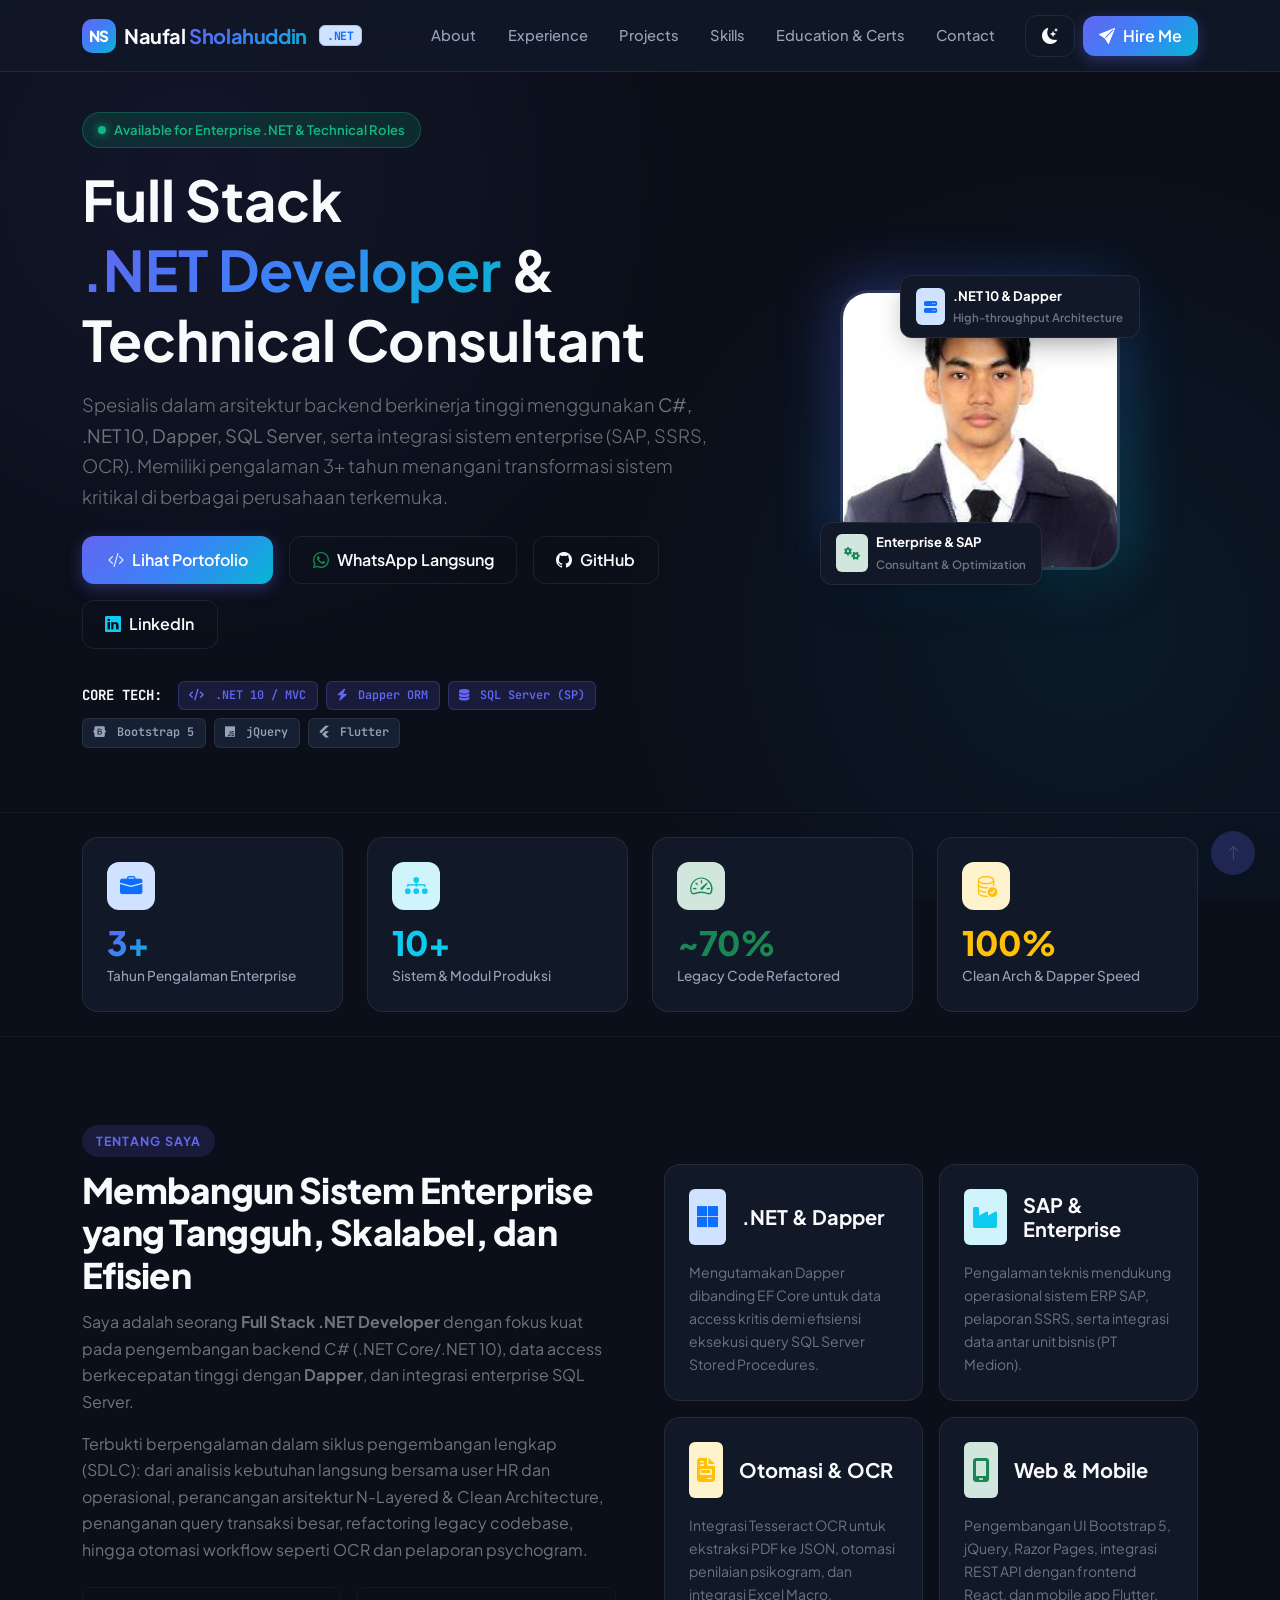
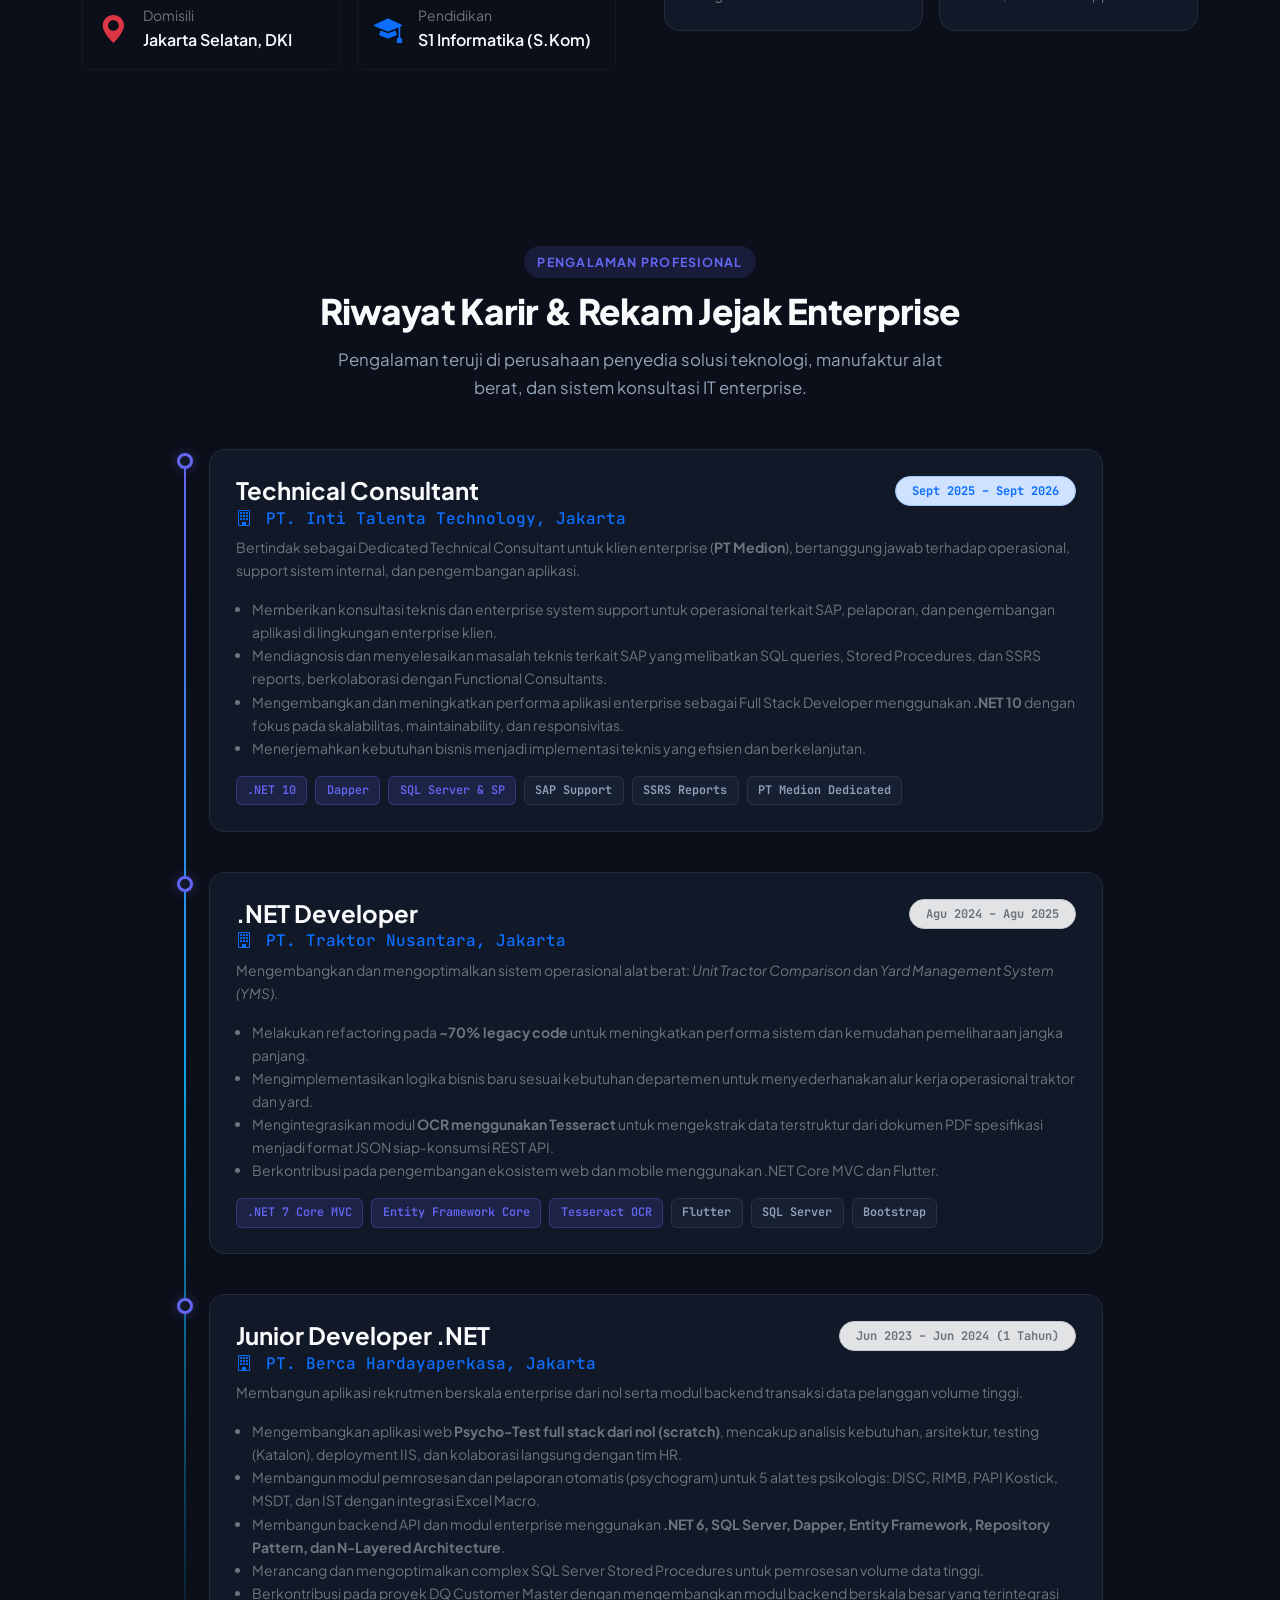
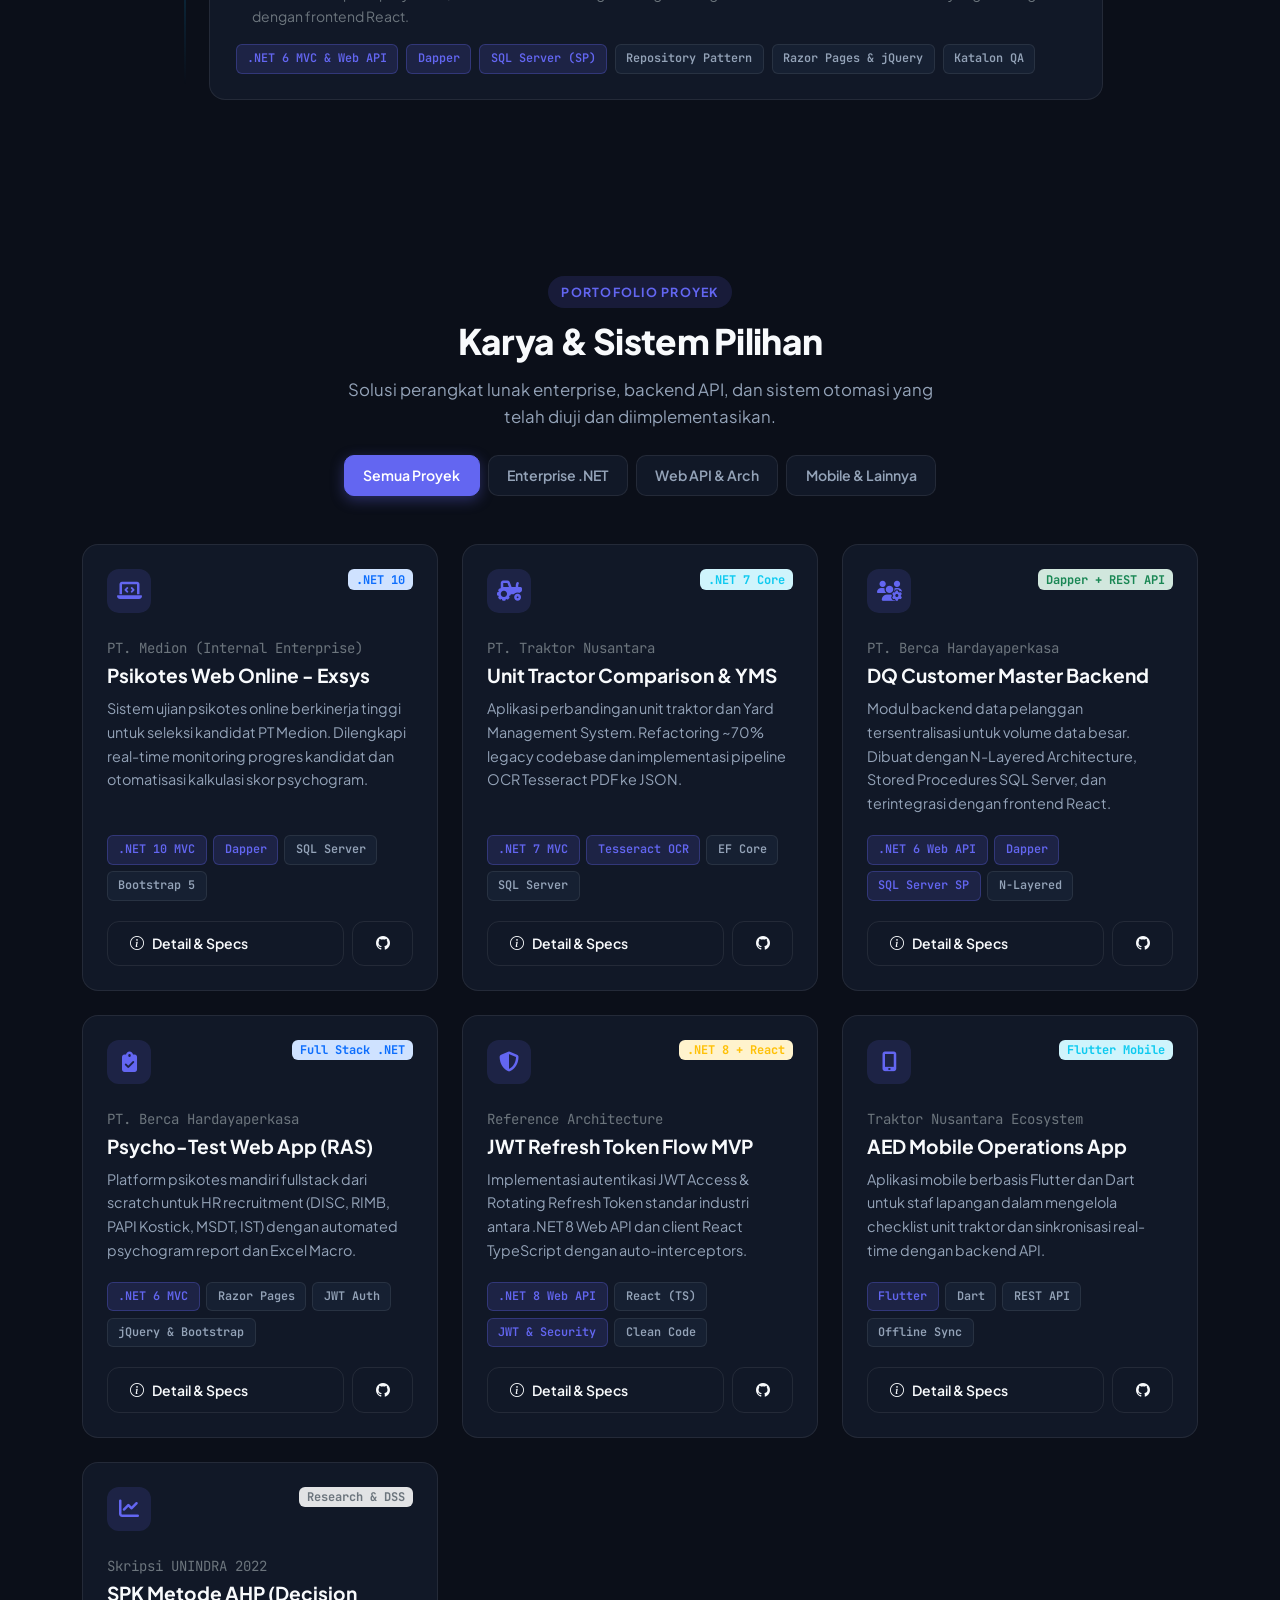
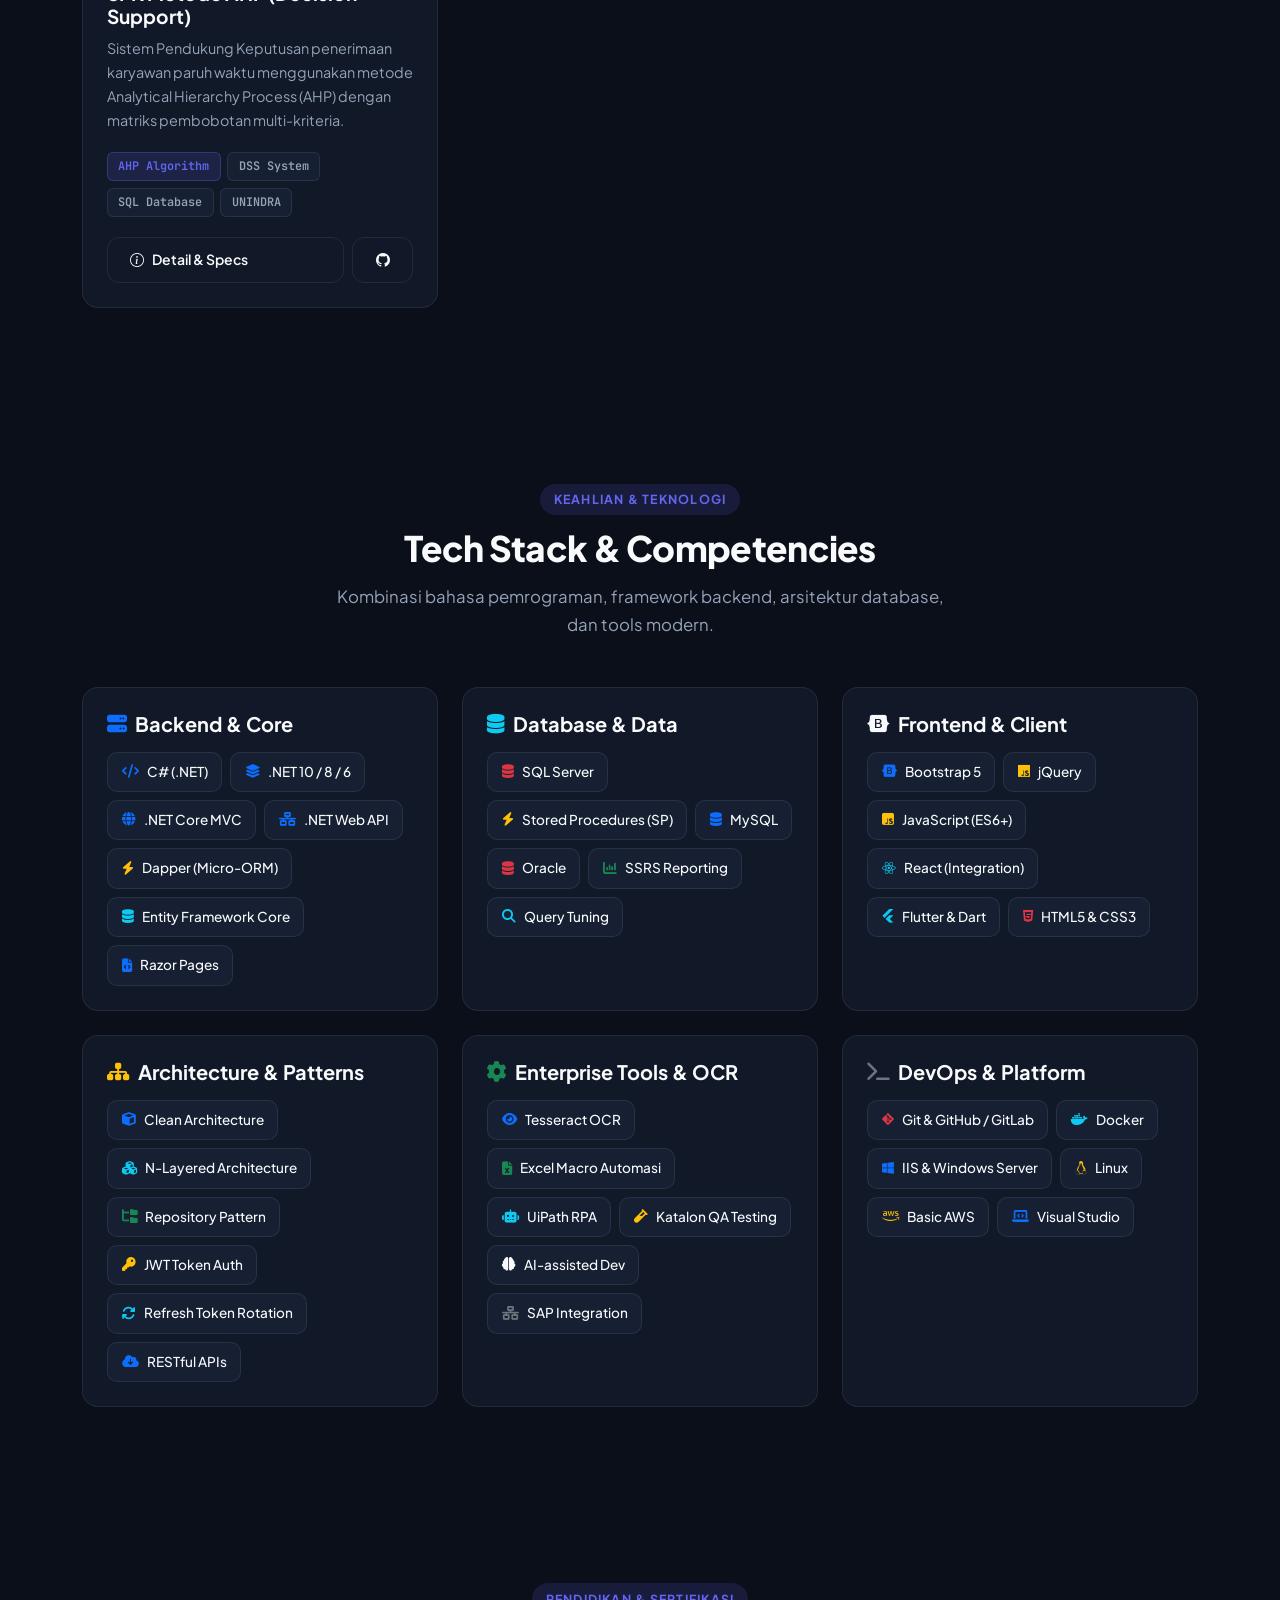
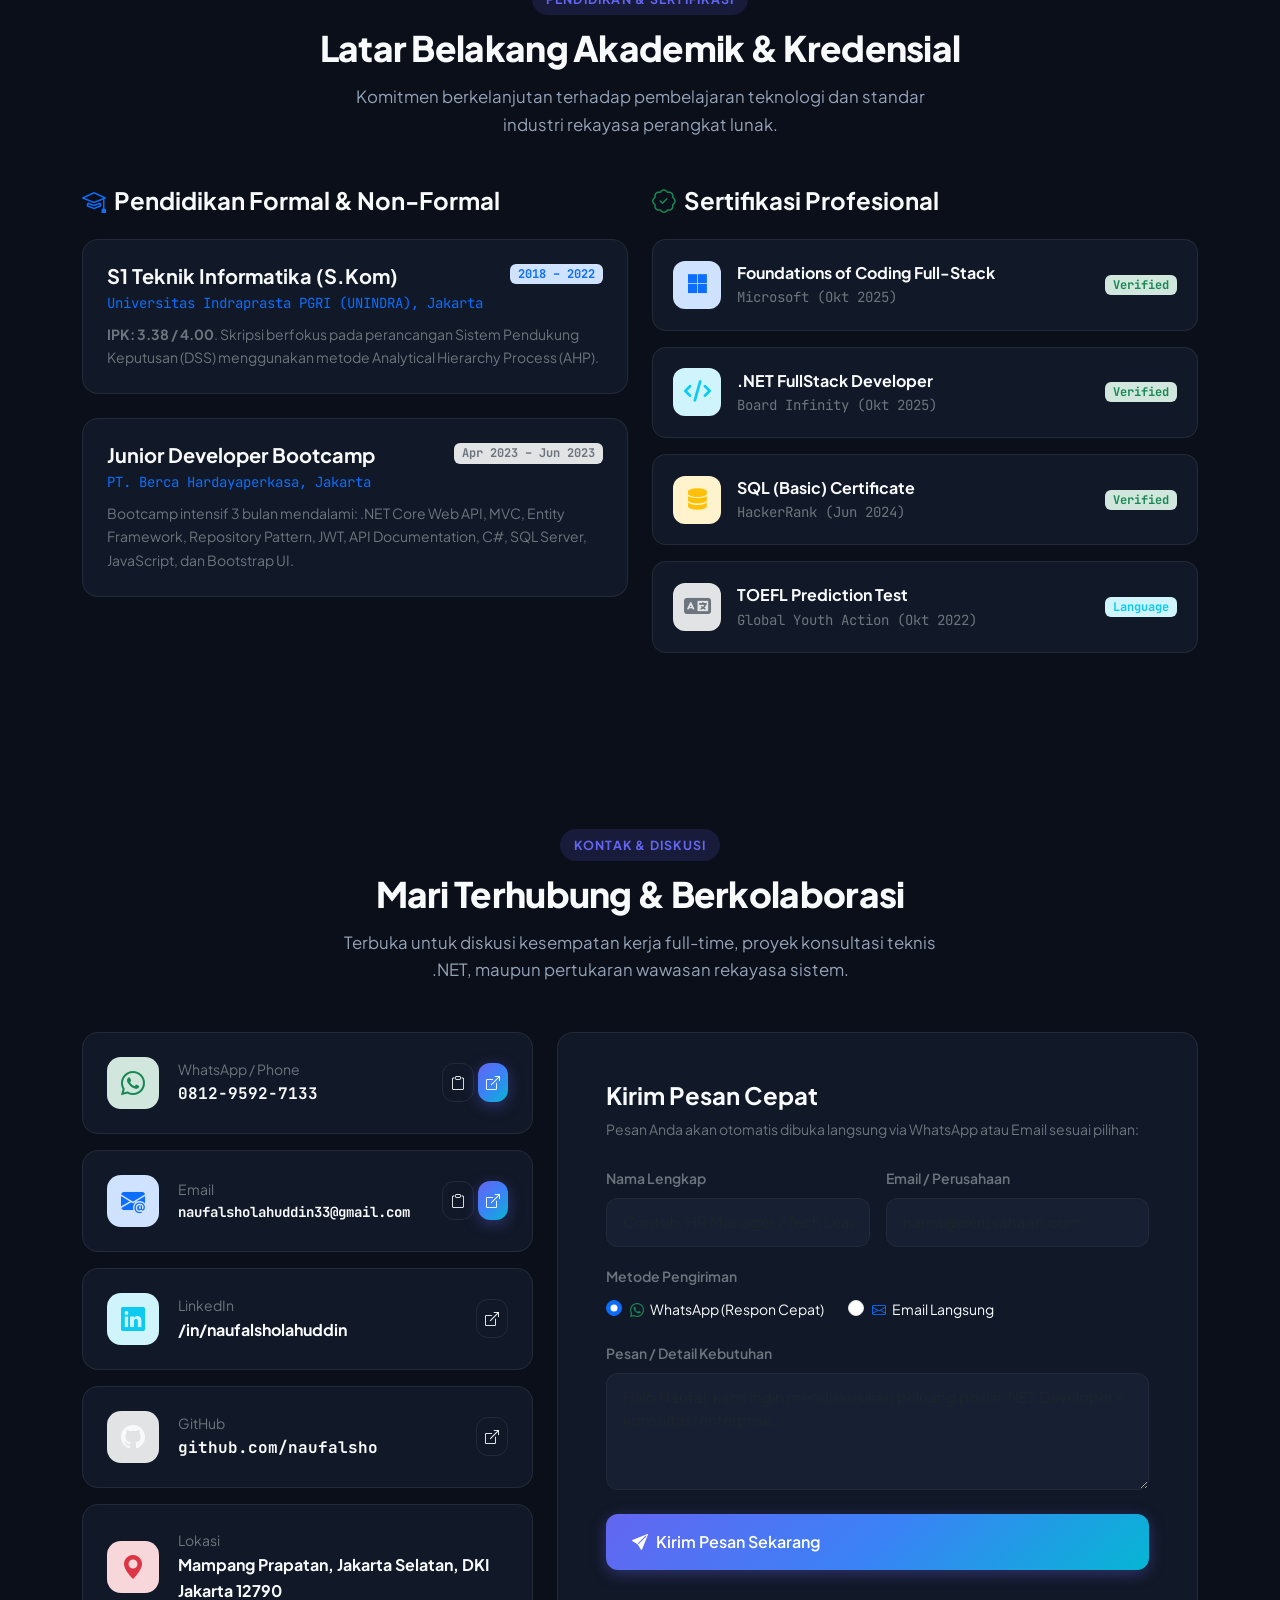
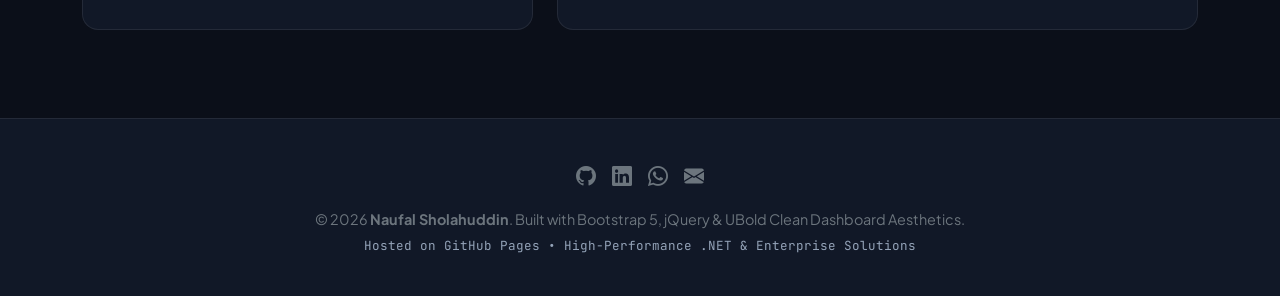
==== index.html @ 54431a3e "feat: initial commit modern portfolio for GitHub Pages" ====
<!DOCTYPE html>
<html lang="id" data-theme="dark">
<head>
  <meta charset="UTF-8">
  <meta name="viewport" content="width=device-width, initial-scale=1.0">
  <title>Naufal Sholahuddin | Full Stack .NET Developer & Technical Consultant</title>
  <meta name="description" content="Portofolio resmi Naufal Sholahuddin - Full Stack .NET Developer dengan pengalaman 3+ tahun di C#, .NET 10/Core, Dapper, SQL Server, SAP Integration, dan Enterprise Web Solutions.">
  <meta name="keywords" content="Naufal Sholahuddin, .NET Developer, C# Developer, Full Stack Developer Jakarta, Dapper, SQL Server, PT Medion, PT Traktor Nusantara, PT Berca Hardayaperkasa">
  <meta name="author" content="Naufal Sholahuddin">
  
  <!-- Open Graph / Meta sharing -->
  <meta property="og:title" content="Naufal Sholahuddin | Full Stack .NET Developer">
  <meta property="og:description" content="Full Stack .NET Developer specializing in C#, .NET 10, Dapper, SQL Server, and enterprise system integration.">
  <meta property="og:type" content="website">
  <meta property="og:url" content="https://naufalsho.github.io/">
  <meta property="og:image" content="https://avatars.githubusercontent.com/u/49790465?v=4">

  <!-- Google Fonts -->
  <link rel="preconnect" href="https://fonts.googleapis.com">
  <link rel="preconnect" href="https://fonts.gstatic.com" crossorigin>
  <link href="https://fonts.googleapis.com/css2?family=JetBrains+Mono:wght@400;500;600;700&family=Plus+Jakarta+Sans:wght@300;400;500;600;700;800&display=swap" rel="stylesheet">

  <!-- Bootstrap 5.3 CSS -->
  <link href="https://cdn.jsdelivr.net/npm/bootstrap@5.3.3/dist/css/bootstrap.min.css" rel="stylesheet">
  <!-- Bootstrap Icons -->
  <link href="https://cdn.jsdelivr.net/npm/bootstrap-icons@1.11.3/font/bootstrap-icons.min.css" rel="stylesheet">
  <!-- Font Awesome 6 -->
  <link rel="stylesheet" href="https://cdnjs.cloudflare.com/ajax/libs/font-awesome/6.5.1/css/all.min.css">

  <!-- Custom Stylesheet -->
  <link rel="stylesheet" href="css/style.css">

  <!-- Favicon -->
  <link rel="icon" type="image/png" href="assets/img/avatar.png">
</head>
<body>

  <!-- Ambient Light Effect -->
  <div class="ambient-glow"></div>

  <div class="content-wrapper">
    <!-- Navbar -->
    <nav class="navbar navbar-expand-lg fixed-top navbar-custom" id="mainNav">
      <div class="container">
        <a class="navbar-brand navbar-brand-logo" href="#">
          <span class="logo-badge">NS</span>
          <span>Naufal <span class="gradient-text">Sholahuddin</span></span>
          <span class="badge bg-primary-subtle text-primary border border-primary-subtle ms-1 d-none d-sm-inline font-mono" style="font-size: 0.72rem;">.NET</span>
        </a>

        <div class="d-flex align-items-center d-lg-none gap-2">
          <!-- Mobile Theme Toggle -->
          <button class="btn btn-outline-custom p-2" id="themeToggleBtnMobile" type="button" aria-label="Toggle Theme" onclick="$('#themeToggleBtn').click();">
            <i class="bi bi-moon-stars-fill" id="themeIconMobile"></i>
          </button>
          <button class="navbar-toggler border-0 shadow-none text-light" type="button" data-bs-toggle="collapse" data-bs-target="#navbarContent" aria-controls="navbarContent" aria-expanded="false" aria-label="Toggle navigation">
            <i class="bi bi-list fs-2 text-primary"></i>
          </button>
        </div>

        <div class="collapse navbar-collapse" id="navbarContent">
          <ul class="navbar-nav ms-auto mb-2 mb-lg-0 align-items-lg-center gap-1">
            <li class="nav-item">
              <a class="nav-link nav-link-custom" href="#about">About</a>
            </li>
            <li class="nav-item">
              <a class="nav-link nav-link-custom" href="#experience">Experience</a>
            </li>
            <li class="nav-item">
              <a class="nav-link nav-link-custom" href="#projects">Projects</a>
            </li>
            <li class="nav-item">
              <a class="nav-link nav-link-custom" href="#skills">Skills</a>
            </li>
            <li class="nav-item">
              <a class="nav-link nav-link-custom" href="#education">Education & Certs</a>
            </li>
            <li class="nav-item">
              <a class="nav-link nav-link-custom" href="#contact">Contact</a>
            </li>
          </ul>

          <div class="d-flex align-items-center ms-lg-3 gap-2 mt-3 mt-lg-0">
            <!-- Theme Toggler Desktop -->
            <button class="btn btn-outline-custom d-none d-lg-inline-flex px-3 py-2" id="themeToggleBtn" type="button" title="Toggle Dark/Light Mode">
              <i class="bi bi-moon-stars-fill" id="themeIcon"></i>
            </button>
            <a href="#contact" class="btn btn-primary-gradient px-3 py-2">
              <i class="bi bi-send-fill"></i>
              <span>Hire Me</span>
            </a>
          </div>
        </div>
      </div>
    </nav>

    <!-- Hero Section -->
    <header class="hero-section" id="hero">
      <div class="container">
        <div class="row align-items-center g-5">
          <div class="col-lg-7">
            <div class="badge-status mb-3">
              <span class="status-dot"></span>
              <span>Available for Enterprise .NET & Technical Roles</span>
            </div>
            
            <h1 class="display-4 fw-bold lh-sm mb-3">
              Full Stack <span class="gradient-text">.NET Developer</span> & Technical Consultant
            </h1>
            
            <p class="lead text-secondary mb-4" style="font-size: 1.15rem;">
              Spesialis dalam arsitektur backend berkinerja tinggi menggunakan <strong>C#, .NET 10, Dapper, SQL Server</strong>, serta integrasi sistem enterprise (SAP, SSRS, OCR). Memiliki pengalaman 3+ tahun menangani transformasi sistem kritikal di berbagai perusahaan terkemuka.
            </p>

            <!-- Quick Action Buttons -->
            <div class="d-flex flex-wrap gap-3 mb-4">
              <a href="#projects" class="btn btn-primary-gradient">
                <i class="bi bi-code-slash"></i>
                <span>Lihat Portofolio</span>
              </a>
              <a href="https://wa.me/6281295927133?text=Halo%20Naufal,%20saya%20tertarik%20dengan%20profil%20dan%20keahlian%20.NET%20Anda" target="_blank" class="btn btn-outline-custom">
                <i class="bi bi-whatsapp text-success"></i>
                <span>WhatsApp Langsung</span>
              </a>
              <a href="https://github.com/naufalsho" target="_blank" class="btn btn-outline-custom">
                <i class="bi bi-github"></i>
                <span>GitHub</span>
              </a>
              <a href="https://www.linkedin.com/in/naufalsholahuddin" target="_blank" class="btn btn-outline-custom">
                <i class="bi bi-linkedin text-info"></i>
                <span>LinkedIn</span>
              </a>
            </div>

            <!-- Key Badges -->
            <div class="d-flex flex-wrap align-items-center gap-2 pt-2">
              <span class="text-tertiary font-mono small fw-bold text-uppercase me-2">Core Tech:</span>
              <span class="tech-badge highlight"><i class="fa-solid fa-code me-1"></i> .NET 10 / MVC</span>
              <span class="tech-badge highlight"><i class="fa-solid fa-bolt me-1"></i> Dapper ORM</span>
              <span class="tech-badge highlight"><i class="fa-solid fa-database me-1"></i> SQL Server (SP)</span>
              <span class="tech-badge"><i class="fa-brands fa-bootstrap me-1"></i> Bootstrap 5</span>
              <span class="tech-badge"><i class="fa-brands fa-js me-1"></i> jQuery</span>
              <span class="tech-badge"><i class="fa-brands fa-flutter me-1"></i> Flutter</span>
            </div>
          </div>

          <div class="col-lg-5 text-center">
            <div class="hero-avatar-wrapper">
              <div class="hero-avatar-glow"></div>
              <img src="assets/img/avatar.png" onerror="this.src='https://avatars.githubusercontent.com/u/49790465?v=4'" alt="Naufal Sholahuddin" class="hero-avatar-img">
              
              <!-- Floating Card 1 -->
              <div class="floating-badge badge-top">
                <span class="p-2 rounded bg-primary-subtle text-primary"><i class="fa-solid fa-server"></i></span>
                <div class="text-start">
                  <div class="text-white fw-bold">.NET 10 & Dapper</div>
                  <small class="text-secondary">High-throughput Architecture</small>
                </div>
              </div>

              <!-- Floating Card 2 -->
              <div class="floating-badge badge-bottom">
                <span class="p-2 rounded bg-success-subtle text-success"><i class="fa-solid fa-gears"></i></span>
                <div class="text-start">
                  <div class="text-white fw-bold">Enterprise & SAP</div>
                  <small class="text-secondary">Consultant & Optimization</small>
                </div>
              </div>
            </div>
          </div>
        </div>
      </div>
    </header>

    <!-- Metrics Bar (UBold Dashboard Style) -->
    <section class="py-4 border-top border-bottom border-secondary border-opacity-10 bg-surface">
      <div class="container">
        <div class="row g-4">
          <div class="col-6 col-md-3">
            <div class="metric-card">
              <div class="metric-icon-box bg-primary-subtle text-primary">
                <i class="bi bi-briefcase-fill"></i>
              </div>
              <div class="metric-number gradient-text">3+</div>
              <div class="metric-label">Tahun Pengalaman Enterprise</div>
            </div>
          </div>
          <div class="col-6 col-md-3">
            <div class="metric-card">
              <div class="metric-icon-box bg-info-subtle text-info">
                <i class="bi bi-diagram-3-fill"></i>
              </div>
              <div class="metric-number text-info">10+</div>
              <div class="metric-label">Sistem & Modul Produksi</div>
            </div>
          </div>
          <div class="col-6 col-md-3">
            <div class="metric-card">
              <div class="metric-icon-box bg-success-subtle text-success">
                <i class="bi bi-speedometer2"></i>
              </div>
              <div class="metric-number text-success">~70%</div>
              <div class="metric-label">Legacy Code Refactored</div>
            </div>
          </div>
          <div class="col-6 col-md-3">
            <div class="metric-card">
              <div class="metric-icon-box bg-warning-subtle text-warning">
                <i class="bi bi-database-check"></i>
              </div>
              <div class="metric-number text-warning">100%</div>
              <div class="metric-label">Clean Arch & Dapper Speed</div>
            </div>
          </div>
        </div>
      </div>
    </section>

    <!-- About Section -->
    <section class="section-padding" id="about">
      <div class="container">
        <div class="row align-items-center g-5">
          <div class="col-lg-6">
            <span class="section-tag">Tentang Saya</span>
            <h2 class="section-title">Membangun Sistem Enterprise yang Tangguh, Skalabel, dan Efisien</h2>
            <p class="text-secondary mb-3">
              Saya adalah seorang <strong>Full Stack .NET Developer</strong> dengan fokus kuat pada pengembangan backend C# (.NET Core/.NET 10), data access berkecepatan tinggi dengan <strong>Dapper</strong>, dan integrasi enterprise SQL Server.
            </p>
            <p class="text-secondary mb-4">
              Terbukti berpengalaman dalam siklus pengembangan lengkap (SDLC): dari analisis kebutuhan langsung bersama user HR dan operasional, perancangan arsitektur N-Layered & Clean Architecture, penanganan query transaksi besar, refactoring legacy codebase, hingga otomasi workflow seperti OCR dan pelaporan psychogram.
            </p>

            <div class="row g-3">
              <div class="col-sm-6">
                <div class="d-flex align-items-center gap-3 p-3 rounded-3 bg-surface border border-secondary border-opacity-10">
                  <i class="bi bi-geo-alt-fill text-danger fs-3"></i>
                  <div>
                    <div class="small text-secondary">Domisili</div>
                    <div class="fw-semibold">Jakarta Selatan, DKI</div>
                  </div>
                </div>
              </div>
              <div class="col-sm-6">
                <div class="d-flex align-items-center gap-3 p-3 rounded-3 bg-surface border border-secondary border-opacity-10">
                  <i class="bi bi-mortarboard-fill text-primary fs-3"></i>
                  <div>
                    <div class="small text-secondary">Pendidikan</div>
                    <div class="fw-semibold">S1 Informatika (S.Kom)</div>
                  </div>
                </div>
              </div>
            </div>
          </div>

          <div class="col-lg-6">
            <div class="row g-3">
              <!-- Pillar 1 -->
              <div class="col-md-6">
                <div class="skill-category-card">
                  <div class="d-flex align-items-center gap-3 mb-3">
                    <span class="p-2 rounded bg-primary-subtle text-primary fs-4"><i class="fa-brands fa-microsoft"></i></span>
                    <h5 class="fw-bold mb-0">.NET & Dapper</h5>
                  </div>
                  <p class="small text-secondary mb-0">Mengutamakan Dapper dibanding EF Core untuk data access kritis demi efisiensi eksekusi query SQL Server Stored Procedures.</p>
                </div>
              </div>

              <!-- Pillar 2 -->
              <div class="col-md-6">
                <div class="skill-category-card">
                  <div class="d-flex align-items-center gap-3 mb-3">
                    <span class="p-2 rounded bg-info-subtle text-info fs-4"><i class="fa-solid fa-industry"></i></span>
                    <h5 class="fw-bold mb-0">SAP & Enterprise</h5>
                  </div>
                  <p class="small text-secondary mb-0">Pengalaman teknis mendukung operasional sistem ERP SAP, pelaporan SSRS, serta integrasi data antar unit bisnis (PT Medion).</p>
                </div>
              </div>

              <!-- Pillar 3 -->
              <div class="col-md-6">
                <div class="skill-category-card">
                  <div class="d-flex align-items-center gap-3 mb-3">
                    <span class="p-2 rounded bg-warning-subtle text-warning fs-4"><i class="fa-solid fa-file-invoice"></i></span>
                    <h5 class="fw-bold mb-0">Otomasi & OCR</h5>
                  </div>
                  <p class="small text-secondary mb-0">Integrasi Tesseract OCR untuk ekstraksi PDF ke JSON, otomasi penilaian psikogram, dan integrasi Excel Macro.</p>
                </div>
              </div>

              <!-- Pillar 4 -->
              <div class="col-md-6">
                <div class="skill-category-card">
                  <div class="d-flex align-items-center gap-3 mb-3">
                    <span class="p-2 rounded bg-success-subtle text-success fs-4"><i class="fa-solid fa-mobile-screen"></i></span>
                    <h5 class="fw-bold mb-0">Web & Mobile</h5>
                  </div>
                  <p class="small text-secondary mb-0">Pengembangan UI Bootstrap 5, jQuery, Razor Pages, integrasi REST API dengan frontend React, dan mobile app Flutter.</p>
                </div>
              </div>
            </div>
          </div>
        </div>
      </div>
    </section>

    <!-- Experience Timeline Section -->
    <section class="section-padding bg-surface-elevated" id="experience">
      <div class="container">
        <div class="text-center mb-5">
          <span class="section-tag">Pengalaman Profesional</span>
          <h2 class="section-title">Riwayat Karir & Rekam Jejak Enterprise</h2>
          <p class="section-subtitle mx-auto">Pengalaman teruji di perusahaan penyedia solusi teknologi, manufaktur alat berat, dan sistem konsultasi IT enterprise.</p>
        </div>

        <div class="row justify-content-center">
          <div class="col-lg-10">
            <div class="timeline-container">
              
              <!-- Experience 1 -->
              <div class="timeline-item">
                <div class="timeline-dot"></div>
                <div class="timeline-card">
                  <div class="d-flex flex-wrap justify-content-between align-items-start gap-2 mb-2">
                    <div>
                      <h4 class="fw-bold mb-1">Technical Consultant</h4>
                      <h5 class="text-primary mb-0 font-mono fs-6"><i class="bi bi-building me-1"></i> PT. Inti Talenta Technology, Jakarta</h5>
                    </div>
                    <span class="badge bg-primary-subtle text-primary border border-primary-subtle px-3 py-2 rounded-pill font-mono">
                      Sept 2025 – Sept 2026
                    </span>
                  </div>
                  
                  <p class="text-secondary small mb-3">
                    Bertindak sebagai Dedicated Technical Consultant untuk klien enterprise (<strong>PT Medion</strong>), bertanggung jawab terhadap operasional, support sistem internal, dan pengembangan aplikasi.
                  </p>

                  <ul class="text-secondary small ps-3 mb-3">
                    <li>Memberikan konsultasi teknis dan enterprise system support untuk operasional terkait SAP, pelaporan, dan pengembangan aplikasi di lingkungan enterprise klien.</li>
                    <li>Mendiagnosis dan menyelesaikan masalah teknis terkait SAP yang melibatkan SQL queries, Stored Procedures, dan SSRS reports, berkolaborasi dengan Functional Consultants.</li>
                    <li>Mengembangkan dan meningkatkan performa aplikasi enterprise sebagai Full Stack Developer menggunakan <strong>.NET 10</strong> dengan fokus pada skalabilitas, maintainability, dan responsivitas.</li>
                    <li>Menerjemahkan kebutuhan bisnis menjadi implementasi teknis yang efisien dan berkelanjutan.</li>
                  </ul>

                  <div class="d-flex flex-wrap gap-2">
                    <span class="tech-badge highlight">.NET 10</span>
                    <span class="tech-badge highlight">Dapper</span>
                    <span class="tech-badge highlight">SQL Server & SP</span>
                    <span class="tech-badge">SAP Support</span>
                    <span class="tech-badge">SSRS Reports</span>
                    <span class="tech-badge">PT Medion Dedicated</span>
                  </div>
                </div>
              </div>

              <!-- Experience 2 -->
              <div class="timeline-item">
                <div class="timeline-dot"></div>
                <div class="timeline-card">
                  <div class="d-flex flex-wrap justify-content-between align-items-start gap-2 mb-2">
                    <div>
                      <h4 class="fw-bold mb-1">.NET Developer</h4>
                      <h5 class="text-primary mb-0 font-mono fs-6"><i class="bi bi-building me-1"></i> PT. Traktor Nusantara, Jakarta</h5>
                    </div>
                    <span class="badge bg-secondary-subtle text-secondary border border-secondary-subtle px-3 py-2 rounded-pill font-mono">
                      Agu 2024 – Agu 2025
                    </span>
                  </div>

                  <p class="text-secondary small mb-3">
                    Mengembangkan dan mengoptimalkan sistem operasional alat berat: <em>Unit Tractor Comparison</em> dan <em>Yard Management System (YMS)</em>.
                  </p>

                  <ul class="text-secondary small ps-3 mb-3">
                    <li>Melakukan refactoring pada <strong>~70% legacy code</strong> untuk meningkatkan performa sistem dan kemudahan pemeliharaan jangka panjang.</li>
                    <li>Mengimplementasikan logika bisnis baru sesuai kebutuhan departemen untuk menyederhanakan alur kerja operasional traktor dan yard.</li>
                    <li>Mengintegrasikan modul <strong>OCR menggunakan Tesseract</strong> untuk mengekstrak data terstruktur dari dokumen PDF spesifikasi menjadi format JSON siap-konsumsi REST API.</li>
                    <li>Berkontribusi pada pengembangan ekosistem web dan mobile menggunakan .NET Core MVC dan Flutter.</li>
                  </ul>

                  <div class="d-flex flex-wrap gap-2">
                    <span class="tech-badge highlight">.NET 7 Core MVC</span>
                    <span class="tech-badge highlight">Entity Framework Core</span>
                    <span class="tech-badge highlight">Tesseract OCR</span>
                    <span class="tech-badge">Flutter</span>
                    <span class="tech-badge">SQL Server</span>
                    <span class="tech-badge">Bootstrap</span>
                  </div>
                </div>
              </div>

              <!-- Experience 3 -->
              <div class="timeline-item">
                <div class="timeline-dot"></div>
                <div class="timeline-card">
                  <div class="d-flex flex-wrap justify-content-between align-items-start gap-2 mb-2">
                    <div>
                      <h4 class="fw-bold mb-1">Junior Developer .NET</h4>
                      <h5 class="text-primary mb-0 font-mono fs-6"><i class="bi bi-building me-1"></i> PT. Berca Hardayaperkasa, Jakarta</h5>
                    </div>
                    <span class="badge bg-secondary-subtle text-secondary border border-secondary-subtle px-3 py-2 rounded-pill font-mono">
                      Jun 2023 – Jun 2024 (1 Tahun)
                    </span>
                  </div>

                  <p class="text-secondary small mb-3">
                    Membangun aplikasi rekrutmen berskala enterprise dari nol serta modul backend transaksi data pelanggan volume tinggi.
                  </p>

                  <ul class="text-secondary small ps-3 mb-3">
                    <li>Mengembangkan aplikasi web <strong>Psycho-Test full stack dari nol (scratch)</strong>, mencakup analisis kebutuhan, arsitektur, testing (Katalon), deployment IIS, dan kolaborasi langsung dengan tim HR.</li>
                    <li>Membangun modul pemrosesan dan pelaporan otomatis (psychogram) untuk 5 alat tes psikologis: DISC, RIMB, PAPI Kostick, MSDT, dan IST dengan integrasi Excel Macro.</li>
                    <li>Membangun backend API dan modul enterprise menggunakan <strong>.NET 6, SQL Server, Dapper, Entity Framework, Repository Pattern, dan N-Layered Architecture</strong>.</li>
                    <li>Merancang dan mengoptimalkan complex SQL Server Stored Procedures untuk pemrosesan volume data tinggi.</li>
                    <li>Berkontribusi pada proyek DQ Customer Master dengan mengembangkan modul backend berskala besar yang terintegrasi dengan frontend React.</li>
                  </ul>

                  <div class="d-flex flex-wrap gap-2">
                    <span class="tech-badge highlight">.NET 6 MVC & Web API</span>
                    <span class="tech-badge highlight">Dapper</span>
                    <span class="tech-badge highlight">SQL Server (SP)</span>
                    <span class="tech-badge">Repository Pattern</span>
                    <span class="tech-badge">Razor Pages & jQuery</span>
                    <span class="tech-badge">Katalon QA</span>
                  </div>
                </div>
              </div>

            </div>
          </div>
        </div>
      </div>
    </section>

    <!-- Projects Section -->
    <section class="section-padding" id="projects">
      <div class="container">
        <div class="text-center mb-5">
          <span class="section-tag">Portofolio Proyek</span>
          <h2 class="section-title">Karya & Sistem Pilihan</h2>
          <p class="section-subtitle mx-auto">Solusi perangkat lunak enterprise, backend API, dan sistem otomasi yang telah diuji dan diimplementasikan.</p>

          <!-- Filter Navigation -->
          <div class="d-flex flex-wrap justify-content-center gap-2 mt-4">
            <button class="filter-btn active" data-filter="all">Semua Proyek</button>
            <button class="filter-btn" data-filter="dotnet">Enterprise .NET</button>
            <button class="filter-btn" data-filter="api">Web API & Arch</button>
            <button class="filter-btn" data-filter="mobile-other">Mobile & Lainnya</button>
          </div>
        </div>

        <div class="row g-4" id="projectContainer">
          
          <!-- Project 1: Medion Exsys -->
          <div class="col-md-6 col-lg-4 project-item dotnet">
            <div class="card-custom project-card">
              <div class="project-card-header">
                <div class="project-icon-box">
                  <i class="fa-solid fa-laptop-code"></i>
                </div>
                <span class="badge bg-primary-subtle text-primary font-mono small">.NET 10</span>
              </div>
              <div class="project-card-body">
                <div class="small text-secondary mb-1 font-mono">PT. Medion (Internal Enterprise)</div>
                <h5 class="project-card-title">Psikotes Web Online - Exsys</h5>
                <p class="project-card-desc">
                  Sistem ujian psikotes online berkinerja tinggi untuk seleksi kandidat PT Medion. Dilengkapi real-time monitoring progres kandidat dan otomatisasi kalkulasi skor psychogram.
                </p>
                <div class="tech-badge-container">
                  <span class="tech-badge highlight">.NET 10 MVC</span>
                  <span class="tech-badge highlight">Dapper</span>
                  <span class="tech-badge">SQL Server</span>
                  <span class="tech-badge">Bootstrap 5</span>
                </div>
                <div class="d-flex gap-2 mt-auto">
                  <button class="btn btn-outline-custom flex-grow-1 btn-sm btn-view-detail" data-project="exsys">
                    <i class="bi bi-info-circle"></i> Detail & Specs
                  </button>
                  <a href="https://github.com/naufalsho/MedionExam" target="_blank" class="btn btn-outline-custom btn-sm" title="GitHub Repo">
                    <i class="bi bi-github"></i>
                  </a>
                </div>
              </div>
            </div>
          </div>

          <!-- Project 2: Tractor Comparison -->
          <div class="col-md-6 col-lg-4 project-item dotnet">
            <div class="card-custom project-card">
              <div class="project-card-header">
                <div class="project-icon-box">
                  <i class="fa-solid fa-tractor"></i>
                </div>
                <span class="badge bg-info-subtle text-info font-mono small">.NET 7 Core</span>
              </div>
              <div class="project-card-body">
                <div class="small text-secondary mb-1 font-mono">PT. Traktor Nusantara</div>
                <h5 class="project-card-title">Unit Tractor Comparison & YMS</h5>
                <p class="project-card-desc">
                  Aplikasi perbandingan unit traktor dan Yard Management System. Refactoring ~70% legacy codebase dan implementasi pipeline OCR Tesseract PDF ke JSON.
                </p>
                <div class="tech-badge-container">
                  <span class="tech-badge highlight">.NET 7 MVC</span>
                  <span class="tech-badge highlight">Tesseract OCR</span>
                  <span class="tech-badge">EF Core</span>
                  <span class="tech-badge">SQL Server</span>
                </div>
                <div class="d-flex gap-2 mt-auto">
                  <button class="btn btn-outline-custom flex-grow-1 btn-sm btn-view-detail" data-project="tractor">
                    <i class="bi bi-info-circle"></i> Detail & Specs
                  </button>
                  <a href="https://github.com/naufalsho/AED-1" target="_blank" class="btn btn-outline-custom btn-sm" title="GitHub Repo">
                    <i class="bi bi-github"></i>
                  </a>
                </div>
              </div>
            </div>
          </div>

          <!-- Project 3: DQ Customer Master -->
          <div class="col-md-6 col-lg-4 project-item api dotnet">
            <div class="card-custom project-card">
              <div class="project-card-header">
                <div class="project-icon-box">
                  <i class="fa-solid fa-users-gear"></i>
                </div>
                <span class="badge bg-success-subtle text-success font-mono small">Dapper + REST API</span>
              </div>
              <div class="project-card-body">
                <div class="small text-secondary mb-1 font-mono">PT. Berca Hardayaperkasa</div>
                <h5 class="project-card-title">DQ Customer Master Backend</h5>
                <p class="project-card-desc">
                  Modul backend data pelanggan tersentralisasi untuk volume data besar. Dibuat dengan N-Layered Architecture, Stored Procedures SQL Server, dan terintegrasi dengan frontend React.
                </p>
                <div class="tech-badge-container">
                  <span class="tech-badge highlight">.NET 6 Web API</span>
                  <span class="tech-badge highlight">Dapper</span>
                  <span class="tech-badge highlight">SQL Server SP</span>
                  <span class="tech-badge">N-Layered</span>
                </div>
                <div class="d-flex gap-2 mt-auto">
                  <button class="btn btn-outline-custom flex-grow-1 btn-sm btn-view-detail" data-project="dqcustomer">
                    <i class="bi bi-info-circle"></i> Detail & Specs
                  </button>
                  <a href="https://github.com/naufalsho/DQCustomerBackEnd" target="_blank" class="btn btn-outline-custom btn-sm" title="GitHub Repo">
                    <i class="bi bi-github"></i>
                  </a>
                </div>
              </div>
            </div>
          </div>

          <!-- Project 4: Psycho-Test RAS -->
          <div class="col-md-6 col-lg-4 project-item dotnet">
            <div class="card-custom project-card">
              <div class="project-card-header">
                <div class="project-icon-box">
                  <i class="fa-solid fa-clipboard-check"></i>
                </div>
                <span class="badge bg-primary-subtle text-primary font-mono small">Full Stack .NET</span>
              </div>
              <div class="project-card-body">
                <div class="small text-secondary mb-1 font-mono">PT. Berca Hardayaperkasa</div>
                <h5 class="project-card-title">Psycho-Test Web App (RAS)</h5>
                <p class="project-card-desc">
                  Platform psikotes mandiri fullstack dari scratch untuk HR recruitment (DISC, RIMB, PAPI Kostick, MSDT, IST) dengan automated psychogram report dan Excel Macro.
                </p>
                <div class="tech-badge-container">
                  <span class="tech-badge highlight">.NET 6 MVC</span>
                  <span class="tech-badge">Razor Pages</span>
                  <span class="tech-badge">JWT Auth</span>
                  <span class="tech-badge">jQuery & Bootstrap</span>
                </div>
                <div class="d-flex gap-2 mt-auto">
                  <button class="btn btn-outline-custom flex-grow-1 btn-sm btn-view-detail" data-project="psychotest">
                    <i class="bi bi-info-circle"></i> Detail & Specs
                  </button>
                  <a href="https://github.com/naufalsho/RAS-Psychotest-Berca" target="_blank" class="btn btn-outline-custom btn-sm" title="GitHub Repo">
                    <i class="bi bi-github"></i>
                  </a>
                </div>
              </div>
            </div>
          </div>

          <!-- Project 5: Refresh Flow MVP -->
          <div class="col-md-6 col-lg-4 project-item api">
            <div class="card-custom project-card">
              <div class="project-card-header">
                <div class="project-icon-box">
                  <i class="fa-solid fa-shield-halved"></i>
                </div>
                <span class="badge bg-warning-subtle text-warning font-mono small">.NET 8 + React</span>
              </div>
              <div class="project-card-body">
                <div class="small text-secondary mb-1 font-mono">Reference Architecture</div>
                <h5 class="project-card-title">JWT Refresh Token Flow MVP</h5>
                <p class="project-card-desc">
                  Implementasi autentikasi JWT Access & Rotating Refresh Token standar industri antara .NET 8 Web API dan client React TypeScript dengan auto-interceptors.
                </p>
                <div class="tech-badge-container">
                  <span class="tech-badge highlight">.NET 8 Web API</span>
                  <span class="tech-badge">React (TS)</span>
                  <span class="tech-badge highlight">JWT & Security</span>
                  <span class="tech-badge">Clean Code</span>
                </div>
                <div class="d-flex gap-2 mt-auto">
                  <button class="btn btn-outline-custom flex-grow-1 btn-sm btn-view-detail" data-project="refreshflow">
                    <i class="bi bi-info-circle"></i> Detail & Specs
                  </button>
                  <a href="https://github.com/naufalsho/refresh-flow-mvp-reactandnet" target="_blank" class="btn btn-outline-custom btn-sm" title="GitHub Repo">
                    <i class="bi bi-github"></i>
                  </a>
                </div>
              </div>
            </div>
          </div>

          <!-- Project 6: AED Mobile -->
          <div class="col-md-6 col-lg-4 project-item mobile-other">
            <div class="card-custom project-card">
              <div class="project-card-header">
                <div class="project-icon-box">
                  <i class="fa-solid fa-mobile-screen-button"></i>
                </div>
                <span class="badge bg-info-subtle text-info font-mono small">Flutter Mobile</span>
              </div>
              <div class="project-card-body">
                <div class="small text-secondary mb-1 font-mono">Traktor Nusantara Ecosystem</div>
                <h5 class="project-card-title">AED Mobile Operations App</h5>
                <p class="project-card-desc">
                  Aplikasi mobile berbasis Flutter dan Dart untuk staf lapangan dalam mengelola checklist unit traktor dan sinkronisasi real-time dengan backend API.
                </p>
                <div class="tech-badge-container">
                  <span class="tech-badge highlight">Flutter</span>
                  <span class="tech-badge">Dart</span>
                  <span class="tech-badge">REST API</span>
                  <span class="tech-badge">Offline Sync</span>
                </div>
                <div class="d-flex gap-2 mt-auto">
                  <button class="btn btn-outline-custom flex-grow-1 btn-sm btn-view-detail" data-project="aedmobile">
                    <i class="bi bi-info-circle"></i> Detail & Specs
                  </button>
                  <a href="https://github.com/naufalsho/aed_mobile_v01" target="_blank" class="btn btn-outline-custom btn-sm" title="GitHub Repo">
                    <i class="bi bi-github"></i>
                  </a>
                </div>
              </div>
            </div>
          </div>

          <!-- Project 7: AHP Skripsi -->
          <div class="col-md-6 col-lg-4 project-item mobile-other">
            <div class="card-custom project-card">
              <div class="project-card-header">
                <div class="project-icon-box">
                  <i class="fa-solid fa-chart-line"></i>
                </div>
                <span class="badge bg-secondary-subtle text-secondary font-mono small">Research & DSS</span>
              </div>
              <div class="project-card-body">
                <div class="small text-secondary mb-1 font-mono">Skripsi UNINDRA 2022</div>
                <h5 class="project-card-title">SPK Metode AHP (Decision Support)</h5>
                <p class="project-card-desc">
                  Sistem Pendukung Keputusan penerimaan karyawan paruh waktu menggunakan metode Analytical Hierarchy Process (AHP) dengan matriks pembobotan multi-kriteria.
                </p>
                <div class="tech-badge-container">
                  <span class="tech-badge highlight">AHP Algorithm</span>
                  <span class="tech-badge">DSS System</span>
                  <span class="tech-badge">SQL Database</span>
                  <span class="tech-badge">UNINDRA</span>
                </div>
                <div class="d-flex gap-2 mt-auto">
                  <button class="btn btn-outline-custom flex-grow-1 btn-sm btn-view-detail" data-project="ahpskripsi">
                    <i class="bi bi-info-circle"></i> Detail & Specs
                  </button>
                  <a href="https://github.com/naufalsho/SPK_Penerimaan_Karyawan_Paruh_Waktu_Metode_Analytical_Hierarchy_Process_AHP-Skripsi" target="_blank" class="btn btn-outline-custom btn-sm" title="GitHub Repo">
                    <i class="bi bi-github"></i>
                  </a>
                </div>
              </div>
            </div>
          </div>

        </div>
      </div>
    </section>

    <!-- Technical Skills Matrix Section -->
    <section class="section-padding bg-surface-elevated" id="skills">
      <div class="container">
        <div class="text-center mb-5">
          <span class="section-tag">Keahlian & Teknologi</span>
          <h2 class="section-title">Tech Stack & Competencies</h2>
          <p class="section-subtitle mx-auto">Kombinasi bahasa pemrograman, framework backend, arsitektur database, dan tools modern.</p>
        </div>

        <div class="row g-4">
          <!-- Backend & Frameworks -->
          <div class="col-md-6 col-lg-4">
            <div class="skill-category-card">
              <div class="d-flex align-items-center gap-2 mb-3">
                <i class="fa-solid fa-server text-primary fs-5"></i>
                <h5 class="fw-bold mb-0">Backend & Core</h5>
              </div>
              <div class="d-flex flex-wrap gap-2">
                <span class="skill-pill"><i class="fa-solid fa-code text-primary"></i> C# (.NET)</span>
                <span class="skill-pill"><i class="fa-solid fa-layer-group text-primary"></i> .NET 10 / 8 / 6</span>
                <span class="skill-pill"><i class="fa-solid fa-globe text-primary"></i> .NET Core MVC</span>
                <span class="skill-pill"><i class="fa-solid fa-network-wired text-primary"></i> .NET Web API</span>
                <span class="skill-pill"><i class="fa-solid fa-bolt text-warning"></i> Dapper (Micro-ORM)</span>
                <span class="skill-pill"><i class="fa-solid fa-database text-info"></i> Entity Framework Core</span>
                <span class="skill-pill"><i class="fa-solid fa-file-code text-primary"></i> Razor Pages</span>
              </div>
            </div>
          </div>

          <!-- Databases & Optimization -->
          <div class="col-md-6 col-lg-4">
            <div class="skill-category-card">
              <div class="d-flex align-items-center gap-2 mb-3">
                <i class="fa-solid fa-database text-info fs-5"></i>
                <h5 class="fw-bold mb-0">Database & Data</h5>
              </div>
              <div class="d-flex flex-wrap gap-2">
                <span class="skill-pill"><i class="fa-solid fa-database text-danger"></i> SQL Server</span>
                <span class="skill-pill"><i class="fa-solid fa-bolt text-warning"></i> Stored Procedures (SP)</span>
                <span class="skill-pill"><i class="fa-solid fa-database text-primary"></i> MySQL</span>
                <span class="skill-pill"><i class="fa-solid fa-database text-danger"></i> Oracle</span>
                <span class="skill-pill"><i class="fa-solid fa-chart-column text-success"></i> SSRS Reporting</span>
                <span class="skill-pill"><i class="fa-solid fa-magnifying-glass text-info"></i> Query Tuning</span>
              </div>
            </div>
          </div>

          <!-- Frontend & UI -->
          <div class="col-md-6 col-lg-4">
            <div class="skill-category-card">
              <div class="d-flex align-items-center gap-2 mb-3">
                <i class="fa-brands fa-bootstrap text-purple fs-5"></i>
                <h5 class="fw-bold mb-0">Frontend & Client</h5>
              </div>
              <div class="d-flex flex-wrap gap-2">
                <span class="skill-pill"><i class="fa-brands fa-bootstrap text-primary"></i> Bootstrap 5</span>
                <span class="skill-pill"><i class="fa-brands fa-js text-warning"></i> jQuery</span>
                <span class="skill-pill"><i class="fa-brands fa-square-js text-warning"></i> JavaScript (ES6+)</span>
                <span class="skill-pill"><i class="fa-brands fa-react text-info"></i> React (Integration)</span>
                <span class="skill-pill"><i class="fa-brands fa-flutter text-info"></i> Flutter & Dart</span>
                <span class="skill-pill"><i class="fa-brands fa-html5 text-danger"></i> HTML5 & CSS3</span>
              </div>
            </div>
          </div>

          <!-- Architecture & Security -->
          <div class="col-md-6 col-lg-4">
            <div class="skill-category-card">
              <div class="d-flex align-items-center gap-2 mb-3">
                <i class="fa-solid fa-sitemap text-warning fs-5"></i>
                <h5 class="fw-bold mb-0">Architecture & Patterns</h5>
              </div>
              <div class="d-flex flex-wrap gap-2">
                <span class="skill-pill"><i class="fa-solid fa-cube text-primary"></i> Clean Architecture</span>
                <span class="skill-pill"><i class="fa-solid fa-cubes text-info"></i> N-Layered Architecture</span>
                <span class="skill-pill"><i class="fa-solid fa-folder-tree text-success"></i> Repository Pattern</span>
                <span class="skill-pill"><i class="fa-solid fa-key text-warning"></i> JWT Token Auth</span>
                <span class="skill-pill"><i class="fa-solid fa-arrows-rotate text-info"></i> Refresh Token Rotation</span>
                <span class="skill-pill"><i class="fa-solid fa-cloud-arrow-down text-primary"></i> RESTful APIs</span>
              </div>
            </div>
          </div>

          <!-- Enterprise Tools & Automation -->
          <div class="col-md-6 col-lg-4">
            <div class="skill-category-card">
              <div class="d-flex align-items-center gap-2 mb-3">
                <i class="fa-solid fa-gear text-success fs-5"></i>
                <h5 class="fw-bold mb-0">Enterprise Tools & OCR</h5>
              </div>
              <div class="d-flex flex-wrap gap-2">
                <span class="skill-pill"><i class="fa-solid fa-eye text-primary"></i> Tesseract OCR</span>
                <span class="skill-pill"><i class="fa-solid fa-file-excel text-success"></i> Excel Macro Automasi</span>
                <span class="skill-pill"><i class="fa-solid fa-robot text-info"></i> UiPath RPA</span>
                <span class="skill-pill"><i class="fa-solid fa-vial text-warning"></i> Katalon QA Testing</span>
                <span class="skill-pill"><i class="fa-solid fa-brain text-purple"></i> AI-assisted Dev</span>
                <span class="skill-pill"><i class="fa-solid fa-network-wired text-secondary"></i> SAP Integration</span>
              </div>
            </div>
          </div>

          <!-- DevOps & Environment -->
          <div class="col-md-6 col-lg-4">
            <div class="skill-category-card">
              <div class="d-flex align-items-center gap-2 mb-3">
                <i class="fa-solid fa-terminal text-secondary fs-5"></i>
                <h5 class="fw-bold mb-0">DevOps & Platform</h5>
              </div>
              <div class="d-flex flex-wrap gap-2">
                <span class="skill-pill"><i class="fa-brands fa-git-alt text-danger"></i> Git & GitHub / GitLab</span>
                <span class="skill-pill"><i class="fa-brands fa-docker text-info"></i> Docker</span>
                <span class="skill-pill"><i class="fa-brands fa-windows text-primary"></i> IIS & Windows Server</span>
                <span class="skill-pill"><i class="fa-brands fa-linux text-warning"></i> Linux</span>
                <span class="skill-pill"><i class="fa-brands fa-aws text-warning"></i> Basic AWS</span>
                <span class="skill-pill"><i class="fa-solid fa-laptop-code text-primary"></i> Visual Studio</span>
              </div>
            </div>
          </div>
        </div>
      </div>
    </section>

    <!-- Education & Certifications Section -->
    <section class="section-padding" id="education">
      <div class="container">
        <div class="text-center mb-5">
          <span class="section-tag">Pendidikan & Sertifikasi</span>
          <h2 class="section-title">Latar Belakang Akademik & Kredensial</h2>
          <p class="section-subtitle mx-auto">Komitmen berkelanjutan terhadap pembelajaran teknologi dan standar industri rekayasa perangkat lunak.</p>
        </div>

        <div class="row g-4 justify-content-center">
          <!-- Education Column -->
          <div class="col-lg-6">
            <h4 class="fw-bold mb-4 d-flex align-items-center gap-2">
              <i class="bi bi-mortarboard text-primary"></i>
              <span>Pendidikan Formal & Non-Formal</span>
            </h4>

            <div class="card-custom p-4 mb-4">
              <div class="d-flex justify-content-between align-items-start mb-2">
                <div>
                  <h5 class="fw-bold mb-1">S1 Teknik Informatika (S.Kom)</h5>
                  <div class="text-primary font-mono small">Universitas Indraprasta PGRI (UNINDRA), Jakarta</div>
                </div>
                <span class="badge bg-primary-subtle text-primary font-mono">2018 – 2022</span>
              </div>
              <div class="mt-2 text-secondary small">
                <strong>IPK: 3.38 / 4.00</strong>. Skripsi berfokus pada perancangan Sistem Pendukung Keputusan (DSS) menggunakan metode Analytical Hierarchy Process (AHP).
              </div>
            </div>

            <div class="card-custom p-4">
              <div class="d-flex justify-content-between align-items-start mb-2">
                <div>
                  <h5 class="fw-bold mb-1">Junior Developer Bootcamp</h5>
                  <div class="text-primary font-mono small">PT. Berca Hardayaperkasa, Jakarta</div>
                </div>
                <span class="badge bg-secondary-subtle text-secondary font-mono">Apr 2023 – Jun 2023</span>
              </div>
              <div class="mt-2 text-secondary small">
                Bootcamp intensif 3 bulan mendalami: .NET Core Web API, MVC, Entity Framework, Repository Pattern, JWT, API Documentation, C#, SQL Server, JavaScript, dan Bootstrap UI.
              </div>
            </div>
          </div>

          <!-- Certifications Column -->
          <div class="col-lg-6">
            <h4 class="fw-bold mb-4 d-flex align-items-center gap-2">
              <i class="bi bi-patch-check text-success"></i>
              <span>Sertifikasi Profesional</span>
            </h4>

            <div class="d-flex flex-column gap-3">
              <!-- Cert 1 -->
              <div class="cert-card">
                <div class="cert-icon bg-primary-subtle text-primary">
                  <i class="fa-brands fa-microsoft"></i>
                </div>
                <div class="flex-grow-1">
                  <div class="fw-bold">Foundations of Coding Full-Stack</div>
                  <div class="small text-secondary font-mono">Microsoft (Okt 2025)</div>
                </div>
                <span class="badge bg-success-subtle text-success small font-mono">Verified</span>
              </div>

              <!-- Cert 2 -->
              <div class="cert-card">
                <div class="cert-icon bg-info-subtle text-info">
                  <i class="fa-solid fa-code"></i>
                </div>
                <div class="flex-grow-1">
                  <div class="fw-bold">.NET FullStack Developer</div>
                  <div class="small text-secondary font-mono">Board Infinity (Okt 2025)</div>
                </div>
                <span class="badge bg-success-subtle text-success small font-mono">Verified</span>
              </div>

              <!-- Cert 3 -->
              <div class="cert-card">
                <div class="cert-icon bg-warning-subtle text-warning">
                  <i class="fa-solid fa-database"></i>
                </div>
                <div class="flex-grow-1">
                  <div class="fw-bold">SQL (Basic) Certificate</div>
                  <div class="small text-secondary font-mono">HackerRank (Jun 2024)</div>
                </div>
                <span class="badge bg-success-subtle text-success small font-mono">Verified</span>
              </div>

              <!-- Cert 4 -->
              <div class="cert-card">
                <div class="cert-icon bg-secondary-subtle text-secondary">
                  <i class="fa-solid fa-language"></i>
                </div>
                <div class="flex-grow-1">
                  <div class="fw-bold">TOEFL Prediction Test</div>
                  <div class="small text-secondary font-mono">Global Youth Action (Okt 2022)</div>
                </div>
                <span class="badge bg-info-subtle text-info small font-mono">Language</span>
              </div>
            </div>
          </div>
        </div>
      </div>
    </section>

    <!-- Contact & Hire Me Section -->
    <section class="section-padding bg-surface-elevated" id="contact">
      <div class="container">
        <div class="text-center mb-5">
          <span class="section-tag">Kontak & Diskusi</span>
          <h2 class="section-title">Mari Terhubung & Berkolaborasi</h2>
          <p class="section-subtitle mx-auto">Terbuka untuk diskusi kesempatan kerja full-time, proyek konsultasi teknis .NET, maupun pertukaran wawasan rekayasa sistem.</p>
        </div>

        <div class="row g-4 justify-content-center">
          <!-- Contact Channels Cards -->
          <div class="col-lg-5">
            <div class="d-flex flex-column gap-3 h-100">
              
              <!-- WhatsApp -->
              <div class="contact-info-card">
                <div class="contact-icon-box bg-success-subtle text-success">
                  <i class="bi bi-whatsapp"></i>
                </div>
                <div class="flex-grow-1">
                  <div class="small text-secondary">WhatsApp / Phone</div>
                  <div class="fw-bold font-mono">0812-9592-7133</div>
                </div>
                <div class="d-flex gap-1">
                  <button class="btn btn-outline-custom btn-sm p-2" onclick="copyToClipboard('081295927133', 'Nomor WhatsApp')" title="Salin Nomor">
                    <i class="bi bi-clipboard"></i>
                  </button>
                  <a href="https://wa.me/6281295927133" target="_blank" class="btn btn-primary-gradient btn-sm p-2" title="Buka WhatsApp">
                    <i class="bi bi-box-arrow-up-right"></i>
                  </a>
                </div>
              </div>

              <!-- Email -->
              <div class="contact-info-card">
                <div class="contact-icon-box bg-primary-subtle text-primary">
                  <i class="bi bi-envelope-at-fill"></i>
                </div>
                <div class="flex-grow-1 text-truncate pe-2">
                  <div class="small text-secondary">Email</div>
                  <div class="fw-bold font-mono small text-truncate">naufalsholahuddin33@gmail.com</div>
                </div>
                <div class="d-flex gap-1">
                  <button class="btn btn-outline-custom btn-sm p-2" onclick="copyToClipboard('naufalsholahuddin33@gmail.com', 'Alamat Email')" title="Salin Email">
                    <i class="bi bi-clipboard"></i>
                  </button>
                  <a href="mailto:naufalsholahuddin33@gmail.com" class="btn btn-primary-gradient btn-sm p-2" title="Kirim Email">
                    <i class="bi bi-box-arrow-up-right"></i>
                  </a>
                </div>
              </div>

              <!-- LinkedIn -->
              <div class="contact-info-card">
                <div class="contact-icon-box bg-info-subtle text-info">
                  <i class="bi bi-linkedin"></i>
                </div>
                <div class="flex-grow-1">
                  <div class="small text-secondary">LinkedIn</div>
                  <div class="fw-bold">/in/naufalsholahuddin</div>
                </div>
                <a href="https://www.linkedin.com/in/naufalsholahuddin" target="_blank" class="btn btn-outline-custom btn-sm p-2" title="Buka LinkedIn">
                  <i class="bi bi-box-arrow-up-right"></i>
                </a>
              </div>

              <!-- GitHub -->
              <div class="contact-info-card">
                <div class="contact-icon-box bg-secondary-subtle text-light">
                  <i class="bi bi-github"></i>
                </div>
                <div class="flex-grow-1">
                  <div class="small text-secondary">GitHub</div>
                  <div class="fw-bold font-mono">github.com/naufalsho</div>
                </div>
                <a href="https://github.com/naufalsho" target="_blank" class="btn btn-outline-custom btn-sm p-2" title="Buka GitHub">
                  <i class="bi bi-box-arrow-up-right"></i>
                </a>
              </div>

              <!-- Location -->
              <div class="contact-info-card">
                <div class="contact-icon-box bg-danger-subtle text-danger">
                  <i class="bi bi-geo-alt-fill"></i>
                </div>
                <div>
                  <div class="small text-secondary">Lokasi</div>
                  <div class="fw-bold">Mampang Prapatan, Jakarta Selatan, DKI Jakarta 12790</div>
                </div>
              </div>

            </div>
          </div>

          <!-- Quick Interactive Form -->
          <div class="col-lg-7">
            <div class="card-custom p-4 p-md-5 h-100">
              <h4 class="fw-bold mb-2">Kirim Pesan Cepat</h4>
              <p class="text-secondary small mb-4">Pesan Anda akan otomatis dibuka langsung via WhatsApp atau Email sesuai pilihan:</p>

              <form id="contactForm">
                <div class="row g-3 mb-3">
                  <div class="col-md-6">
                    <label class="form-label small text-secondary fw-semibold">Nama Lengkap</label>
                    <input type="text" class="form-control form-control-custom" id="contactName" placeholder="Contoh: HR Manager / Tech Lead" required>
                  </div>
                  <div class="col-md-6">
                    <label class="form-label small text-secondary fw-semibold">Email / Perusahaan</label>
                    <input type="email" class="form-control form-control-custom" id="contactEmail" placeholder="nama@perusahaan.com">
                  </div>
                </div>

                <div class="mb-3">
                  <label class="form-label small text-secondary fw-semibold">Metode Pengiriman</label>
                  <div class="d-flex gap-4">
                    <div class="form-check">
                      <input class="form-check-input" type="radio" name="contactMethod" id="methodWA" value="whatsapp" checked>
                      <label class="form-check-label small" for="methodWA">
                        <i class="bi bi-whatsapp text-success me-1"></i> WhatsApp (Respon Cepat)
                      </label>
                    </div>
                    <div class="form-check">
                      <input class="form-check-input" type="radio" name="contactMethod" id="methodEmail" value="email">
                      <label class="form-check-label small" for="methodEmail">
                        <i class="bi bi-envelope text-primary me-1"></i> Email Langsung
                      </label>
                    </div>
                  </div>
                </div>

                <div class="mb-4">
                  <label class="form-label small text-secondary fw-semibold">Pesan / Detail Kebutuhan</label>
                  <textarea class="form-control form-control-custom" id="contactMessage" rows="4" placeholder="Halo Naufal, kami ingin mendiskusikan peluang posisi .NET Developer / konsultasi enterprise..." required></textarea>
                </div>

                <button type="submit" class="btn btn-primary-gradient w-100 py-3">
                  <i class="bi bi-send-fill"></i>
                  <span>Kirim Pesan Sekarang</span>
                </button>
              </form>
            </div>
          </div>
        </div>
      </div>
    </section>

    <!-- Footer -->
    <footer class="footer-custom">
      <div class="container text-center">
        <div class="d-flex justify-content-center align-items-center gap-3 mb-3">
          <a href="https://github.com/naufalsho" target="_blank" class="text-secondary fs-5"><i class="bi bi-github"></i></a>
          <a href="https://www.linkedin.com/in/naufalsholahuddin" target="_blank" class="text-secondary fs-5"><i class="bi bi-linkedin"></i></a>
          <a href="https://wa.me/6281295927133" target="_blank" class="text-secondary fs-5"><i class="bi bi-whatsapp"></i></a>
          <a href="mailto:naufalsholahuddin33@gmail.com" class="text-secondary fs-5"><i class="bi bi-envelope-fill"></i></a>
        </div>
        <p class="mb-1 text-secondary">
          &copy; 2026 <strong>Naufal Sholahuddin</strong>. Built with Bootstrap 5, jQuery & UBold Clean Dashboard Aesthetics.
        </p>
        <p class="small text-tertiary font-mono mb-0">
          Hosted on GitHub Pages &bull; High-Performance .NET & Enterprise Solutions
        </p>
      </div>
    </footer>
  </div>

  <!-- Dynamic Project Detail Modal -->
  <div class="modal fade" id="projectDetailModal" tabindex="-1" aria-labelledby="modalProjTitle" aria-hidden="true">
    <div class="modal-dialog modal-dialog-centered modal-lg">
      <div class="modal-content modal-content-custom">
        <div class="modal-header modal-header-custom">
          <div>
            <span class="badge bg-primary-subtle text-primary font-mono mb-1" id="modalProjBadge">Badge</span>
            <h4 class="modal-title fw-bold" id="modalProjTitle">Project Title</h4>
            <div class="small text-secondary font-mono mt-1">
              <span id="modalProjClient">Client</span> &bull; <span id="modalProjPeriod">Period</span>
            </div>
          </div>
          <button type="button" class="btn-close btn-close-white" data-bs-dismiss="modal" aria-label="Close"></button>
        </div>
        <div class="modal-body modal-body-custom">
          <h6 class="fw-bold text-primary mb-2">Deskripsi Proyek:</h6>
          <p class="text-secondary small mb-4" id="modalProjDesc">Project description goes here.</p>

          <h6 class="fw-bold text-primary mb-2">Kontribusi Utama & Tanggung Jawab:</h6>
          <ul class="list-unstyled text-secondary small mb-4" id="modalProjContribs">
            <!-- Dynamically populated -->
          </ul>

          <h6 class="fw-bold text-primary mb-2">Tech Stack & Library:</h6>
          <div class="d-flex flex-wrap gap-2 mb-2" id="modalProjStack">
            <!-- Dynamically populated -->
          </div>
        </div>
        <div class="modal-footer modal-footer-custom">
          <button type="button" class="btn btn-outline-custom" data-bs-dismiss="modal">Tutup</button>
          <a href="#" target="_blank" class="btn btn-primary-gradient" id="modalProjRepoBtn">
            <i class="bi bi-github"></i>
            <span>Buka Repository GitHub</span>
          </a>
        </div>
      </div>
    </div>
  </div>

  <!-- Back to Top Button -->
  <button type="button" class="btn-back-to-top" id="backToTop" title="Kembali ke atas">
    <i class="bi bi-arrow-up"></i>
  </button>

  <!-- Copy Notification Toast -->
  <div class="copy-toast" id="copyToast">
    <i class="bi bi-check-circle-fill text-success"></i>
    <span id="toastMessage">Tersalin ke clipboard!</span>
  </div>

  <!-- Scripts -->
  <!-- jQuery 3.7.1 -->
  <script src="https://code.jquery.com/jquery-3.7.1.min.js"></script>
  <!-- Bootstrap 5.3 Bundle JS -->
  <script src="https://cdn.jsdelivr.net/npm/bootstrap@5.3.3/dist/js/bootstrap.bundle.min.js"></script>
  <!-- Custom JS -->
  <script src="js/main.js"></script>

</body>
</html>
---- css/style.css ----
/* ==========================================================================
   NAUFAL SHOLAHUDDIN - FULL STACK .NET DEVELOPER PORTFOLIO
   Design System: Bootstrap 5 + Modern UBold Clean Dashboard Aesthetics
   ========================================================================== */

:root {
  --font-sans: 'Plus Jakarta Sans', -apple-system, BlinkMacSystemFont, 'Segoe UI', Roboto, sans-serif;
  --font-mono: 'JetBrains Mono', 'Fira Code', monospace;
  
  /* Color Palette (Dark Theme Default) */
  --bg-body: #0b0f19;
  --bg-surface: #111827;
  --bg-surface-elevated: #162032;
  --bg-surface-glass: rgba(17, 24, 39, 0.85);
  --border-color: rgba(255, 255, 255, 0.08);
  --border-hover: rgba(99, 102, 241, 0.4);
  
  --text-primary: #f8fafc;
  --text-secondary: #94a3b8;
  --text-tertiary: #64748b;
  
  --primary: #6366f1;
  --primary-hover: #4f46e5;
  --primary-subtle: rgba(99, 102, 241, 0.15);
  
  --secondary: #0ea5e9;
  --secondary-subtle: rgba(14, 165, 233, 0.15);
  
  --accent-gradient: linear-gradient(135deg, #6366f1 0%, #3b82f6 50%, #06b6d4 100%);
  --accent-glow: rgba(99, 102, 241, 0.35);
  
  --success: #10b981;
  --success-subtle: rgba(16, 185, 129, 0.15);
  --warning: #f59e0b;
  --warning-subtle: rgba(245, 158, 11, 0.15);
  
  --card-shadow: 0 10px 30px -10px rgba(0, 0, 0, 0.5);
  --card-shadow-hover: 0 20px 35px -10px rgba(99, 102, 241, 0.2);
  --transition-fast: all 0.2s cubic-bezier(0.4, 0, 0.2, 1);
  --transition-normal: all 0.3s cubic-bezier(0.4, 0, 0.2, 1);
}

[data-theme="light"] {
  --bg-body: #f8fafc;
  --bg-surface: #ffffff;
  --bg-surface-elevated: #f1f5f9;
  --bg-surface-glass: rgba(255, 255, 255, 0.9);
  --border-color: rgba(15, 23, 42, 0.08);
  --border-hover: rgba(99, 102, 241, 0.5);
  
  --text-primary: #0f172a;
  --text-secondary: #475569;
  --text-tertiary: #94a3b8;
  
  --card-shadow: 0 10px 25px -5px rgba(0, 0, 0, 0.06);
  --card-shadow-hover: 0 20px 30px -5px rgba(99, 102, 241, 0.15);
}

/* Base Styles */
html {
  scroll-behavior: smooth;
  scroll-padding-top: 80px;
}

body {
  font-family: var(--font-sans);
  background-color: var(--bg-body);
  color: var(--text-primary);
  line-height: 1.65;
  transition: background-color 0.3s ease, color 0.3s ease;
  overflow-x: hidden;
}

code, pre, .font-mono {
  font-family: var(--font-mono);
}

a {
  text-decoration: none;
  transition: var(--transition-fast);
}

/* Ambient Background Glow */
.ambient-glow {
  position: fixed;
  top: 0;
  left: 0;
  width: 100vw;
  height: 100vh;
  pointer-events: none;
  z-index: 0;
  background: 
    radial-gradient(circle at 15% 20%, rgba(99, 102, 241, 0.08) 0%, transparent 40%),
    radial-gradient(circle at 85% 70%, rgba(14, 165, 233, 0.07) 0%, transparent 40%);
}

.content-wrapper {
  position: relative;
  z-index: 1;
}

/* Gradient Text */
.gradient-text {
  background: var(--accent-gradient);
  -webkit-background-clip: text;
  -webkit-text-fill-color: transparent;
  display: inline-block;
}

/* Navigation */
.navbar-custom {
  background-color: var(--bg-surface-glass);
  backdrop-filter: blur(16px);
  -webkit-backdrop-filter: blur(16px);
  border-bottom: 1px solid var(--border-color);
  transition: var(--transition-normal);
  padding: 0.85rem 0;
}

.navbar-custom.scrolled {
  padding: 0.6rem 0;
  box-shadow: 0 10px 30px rgba(0, 0, 0, 0.15);
}

.navbar-brand-logo {
  font-weight: 700;
  font-size: 1.25rem;
  letter-spacing: -0.02em;
  color: var(--text-primary) !important;
  display: flex;
  align-items: center;
  gap: 0.5rem;
}

.logo-badge {
  display: inline-flex;
  align-items: center;
  justify-content: center;
  width: 34px;
  height: 34px;
  border-radius: 10px;
  background: var(--accent-gradient);
  color: #fff;
  font-weight: 800;
  font-size: 0.95rem;
}

.nav-link-custom {
  font-weight: 500;
  font-size: 0.92rem;
  color: var(--text-secondary) !important;
  padding: 0.5rem 0.85rem !important;
  border-radius: 8px;
  transition: var(--transition-fast);
}

.nav-link-custom:hover,
.nav-link-custom.active {
  color: var(--primary) !important;
  background-color: var(--primary-subtle);
}

/* Hero Section */
.hero-section {
  padding: 7rem 0 4rem;
  position: relative;
}

.badge-status {
  display: inline-flex;
  align-items: center;
  gap: 0.5rem;
  background-color: var(--success-subtle);
  color: var(--success);
  border: 1px solid rgba(16, 185, 129, 0.3);
  padding: 0.4rem 0.95rem;
  border-radius: 50px;
  font-size: 0.82rem;
  font-weight: 600;
}

.status-dot {
  width: 8px;
  height: 8px;
  background-color: var(--success);
  border-radius: 50%;
  box-shadow: 0 0 10px var(--success);
  animation: pulse 2s infinite;
}

@keyframes pulse {
  0% { transform: scale(0.95); opacity: 0.8; }
  50% { transform: scale(1.2); opacity: 1; }
  100% { transform: scale(0.95); opacity: 0.8; }
}

.hero-avatar-wrapper {
  position: relative;
  display: inline-block;
}

.hero-avatar-img {
  width: 280px;
  height: 280px;
  object-fit: cover;
  border-radius: 28px;
  border: 3px solid var(--border-color);
  box-shadow: 0 20px 40px rgba(0, 0, 0, 0.4);
  position: relative;
  z-index: 2;
  transition: var(--transition-normal);
}

.hero-avatar-wrapper:hover .hero-avatar-img {
  transform: translateY(-4px) scale(1.02);
  border-color: var(--primary);
}

.hero-avatar-glow {
  position: absolute;
  top: 50%;
  left: 50%;
  width: 290px;
  height: 290px;
  transform: translate(-50%, -50%);
  background: var(--accent-gradient);
  border-radius: 32px;
  filter: blur(28px);
  opacity: 0.4;
  z-index: 1;
}

/* Floating Tech Badges */
.floating-badge {
  position: absolute;
  z-index: 3;
  background: var(--bg-surface);
  border: 1px solid var(--border-color);
  padding: 0.55rem 0.95rem;
  border-radius: 12px;
  box-shadow: var(--card-shadow);
  display: flex;
  align-items: center;
  gap: 0.5rem;
  font-size: 0.82rem;
  font-weight: 600;
  white-space: nowrap;
  animation: float 4s ease-in-out infinite;
}

.floating-badge.badge-top {
  top: -15px;
  right: -20px;
  animation-delay: 0s;
}

.floating-badge.badge-bottom {
  bottom: -15px;
  left: -20px;
  animation-delay: 2s;
}

@keyframes float {
  0%, 100% { transform: translateY(0); }
  50% { transform: translateY(-8px); }
}

/* UBold Metric Cards */
.metric-card {
  background: var(--bg-surface);
  border: 1px solid var(--border-color);
  border-radius: 16px;
  padding: 1.5rem;
  transition: var(--transition-normal);
  height: 100%;
}

.metric-card:hover {
  transform: translateY(-4px);
  border-color: var(--border-hover);
  box-shadow: var(--card-shadow-hover);
}

.metric-icon-box {
  width: 48px;
  height: 48px;
  border-radius: 12px;
  display: flex;
  align-items: center;
  justify-content: center;
  font-size: 1.4rem;
  margin-bottom: 1rem;
}

.metric-number {
  font-size: 2.1rem;
  font-weight: 800;
  line-height: 1;
  letter-spacing: -0.03em;
  margin-bottom: 0.35rem;
}

.metric-label {
  font-size: 0.85rem;
  color: var(--text-secondary);
  font-weight: 500;
}

/* Section Common */
.section-padding {
  padding: 5.5rem 0;
}

.section-tag {
  display: inline-block;
  font-size: 0.78rem;
  font-weight: 700;
  letter-spacing: 0.1em;
  text-transform: uppercase;
  color: var(--primary);
  background-color: var(--primary-subtle);
  padding: 0.35rem 0.85rem;
  border-radius: 30px;
  margin-bottom: 0.75rem;
}

.section-title {
  font-size: 2.2rem;
  font-weight: 800;
  letter-spacing: -0.02em;
  margin-bottom: 0.85rem;
}

.section-subtitle {
  color: var(--text-secondary);
  font-size: 1.05rem;
  max-width: 620px;
}

/* Cards & Surfaces */
.card-custom {
  background-color: var(--bg-surface);
  border: 1px solid var(--border-color);
  border-radius: 16px;
  transition: var(--transition-normal);
  overflow: hidden;
}

.card-custom:hover {
  border-color: var(--border-hover);
  transform: translateY(-4px);
  box-shadow: var(--card-shadow-hover);
}

/* Experience Timeline */
.timeline-container {
  position: relative;
  padding-left: 2rem;
}

.timeline-container::before {
  content: '';
  position: absolute;
  left: 7px;
  top: 15px;
  bottom: 15px;
  width: 2px;
  background: linear-gradient(to bottom, var(--primary), var(--secondary), transparent);
}

.timeline-item {
  position: relative;
  margin-bottom: 2.5rem;
}

.timeline-item:last-child {
  margin-bottom: 0;
}

.timeline-dot {
  position: absolute;
  left: -2rem;
  top: 4px;
  width: 16px;
  height: 16px;
  border-radius: 50%;
  background: var(--bg-surface);
  border: 3px solid var(--primary);
  box-shadow: 0 0 12px var(--accent-glow);
  z-index: 1;
}

.timeline-card {
  background: var(--bg-surface);
  border: 1px solid var(--border-color);
  border-radius: 16px;
  padding: 1.6rem;
  transition: var(--transition-normal);
}

.timeline-card:hover {
  border-color: var(--border-hover);
  box-shadow: var(--card-shadow-hover);
}

/* Filter Nav */
.filter-btn {
  background: var(--bg-surface);
  color: var(--text-secondary);
  border: 1px solid var(--border-color);
  border-radius: 10px;
  padding: 0.5rem 1.15rem;
  font-size: 0.88rem;
  font-weight: 600;
  transition: var(--transition-fast);
}

.filter-btn:hover,
.filter-btn.active {
  background: var(--primary);
  color: #ffffff;
  border-color: var(--primary);
  box-shadow: 0 4px 14px rgba(99, 102, 241, 0.35);
}

/* Project Cards */
.project-card {
  height: 100%;
  display: flex;
  flex-direction: column;
}

.project-card-header {
  padding: 1.5rem 1.5rem 0.5rem;
  display: flex;
  align-items: flex-start;
  justify-content: space-between;
}

.project-icon-box {
  width: 44px;
  height: 44px;
  border-radius: 12px;
  display: flex;
  align-items: center;
  justify-content: center;
  font-size: 1.25rem;
  background: var(--primary-subtle);
  color: var(--primary);
}

.project-card-body {
  padding: 1rem 1.5rem 1.5rem;
  flex-grow: 1;
  display: flex;
  flex-direction: column;
}

.project-card-title {
  font-size: 1.2rem;
  font-weight: 700;
  margin-bottom: 0.6rem;
}

.project-card-desc {
  font-size: 0.9rem;
  color: var(--text-secondary);
  flex-grow: 1;
  margin-bottom: 1.2rem;
}

.tech-badge-container {
  display: flex;
  flex-wrap: wrap;
  gap: 0.4rem;
  margin-bottom: 1.25rem;
}

.tech-badge {
  font-size: 0.74rem;
  font-weight: 600;
  font-family: var(--font-mono);
  padding: 0.25rem 0.65rem;
  border-radius: 6px;
  background-color: var(--bg-surface-elevated);
  color: var(--text-secondary);
  border: 1px solid var(--border-color);
}

.tech-badge.highlight {
  background-color: var(--primary-subtle);
  color: var(--primary);
  border-color: rgba(99, 102, 241, 0.3);
}

/* Skills Grid */
.skill-category-card {
  background: var(--bg-surface);
  border: 1px solid var(--border-color);
  border-radius: 16px;
  padding: 1.5rem;
  height: 100%;
  transition: var(--transition-normal);
}

.skill-category-card:hover {
  border-color: var(--border-hover);
  transform: translateY(-4px);
  box-shadow: var(--card-shadow-hover);
}

.skill-pill {
  display: inline-flex;
  align-items: center;
  gap: 0.5rem;
  background: var(--bg-surface-elevated);
  border: 1px solid var(--border-color);
  padding: 0.5rem 0.85rem;
  border-radius: 10px;
  font-size: 0.85rem;
  font-weight: 500;
  transition: var(--transition-fast);
}

.skill-pill:hover {
  border-color: var(--primary);
  transform: translateY(-2px);
  background: var(--primary-subtle);
  color: var(--primary);
}

/* Certificate Cards */
.cert-card {
  background: var(--bg-surface);
  border: 1px solid var(--border-color);
  border-radius: 14px;
  padding: 1.25rem;
  display: flex;
  align-items: center;
  gap: 1rem;
  transition: var(--transition-normal);
}

.cert-card:hover {
  border-color: var(--border-hover);
  transform: translateY(-3px);
  box-shadow: var(--card-shadow-hover);
}

.cert-icon {
  width: 48px;
  height: 48px;
  border-radius: 12px;
  background: var(--secondary-subtle);
  color: var(--secondary);
  display: flex;
  align-items: center;
  justify-content: center;
  font-size: 1.35rem;
  flex-shrink: 0;
}

/* Contact Info Cards */
.contact-info-card {
  background: var(--bg-surface);
  border: 1px solid var(--border-color);
  border-radius: 16px;
  padding: 1.5rem;
  display: flex;
  align-items: center;
  gap: 1.2rem;
  transition: var(--transition-normal);
  height: 100%;
}

.contact-info-card:hover {
  border-color: var(--border-hover);
  transform: translateY(-4px);
  box-shadow: var(--card-shadow-hover);
}

.contact-icon-box {
  width: 52px;
  height: 52px;
  border-radius: 14px;
  display: flex;
  align-items: center;
  justify-content: center;
  font-size: 1.5rem;
  flex-shrink: 0;
}

/* Form Styles */
.form-control-custom {
  background-color: var(--bg-surface-elevated);
  border: 1px solid var(--border-color);
  color: var(--text-primary);
  border-radius: 12px;
  padding: 0.75rem 1rem;
  font-size: 0.95rem;
  transition: var(--transition-fast);
}

.form-control-custom:focus {
  background-color: var(--bg-surface-elevated);
  border-color: var(--primary);
  color: var(--text-primary);
  box-shadow: 0 0 0 4px var(--primary-subtle);
}

/* Buttons */
.btn-primary-gradient {
  background: var(--accent-gradient);
  border: none;
  color: #ffffff;
  font-weight: 600;
  border-radius: 12px;
  padding: 0.7rem 1.6rem;
  box-shadow: 0 4px 15px rgba(99, 102, 241, 0.35);
  transition: var(--transition-fast);
  display: inline-flex;
  align-items: center;
  gap: 0.5rem;
}

.btn-primary-gradient:hover {
  color: #ffffff;
  transform: translateY(-2px);
  box-shadow: 0 8px 22px rgba(99, 102, 241, 0.45);
}

.btn-outline-custom {
  background: transparent;
  border: 1px solid var(--border-color);
  color: var(--text-primary);
  font-weight: 600;
  border-radius: 12px;
  padding: 0.7rem 1.4rem;
  transition: var(--transition-fast);
  display: inline-flex;
  align-items: center;
  gap: 0.5rem;
}

.btn-outline-custom:hover {
  background: var(--bg-surface-elevated);
  border-color: var(--primary);
  color: var(--primary);
  transform: translateY(-2px);
}

/* Modal Styling */
.modal-content-custom {
  background-color: var(--bg-surface);
  border: 1px solid var(--border-color);
  border-radius: 20px;
  box-shadow: 0 25px 50px -12px rgba(0, 0, 0, 0.7);
  color: var(--text-primary);
}

.modal-header-custom {
  border-bottom: 1px solid var(--border-color);
  padding: 1.5rem 1.75rem;
}

.modal-body-custom {
  padding: 1.75rem;
}

.modal-footer-custom {
  border-top: 1px solid var(--border-color);
  padding: 1.25rem 1.75rem;
}

/* Floating Actions: Back to Top & Theme Toggle */
.btn-back-to-top {
  position: fixed;
  bottom: 25px;
  right: 25px;
  width: 44px;
  height: 44px;
  border-radius: 50%;
  background: var(--primary);
  color: #ffffff;
  border: none;
  box-shadow: 0 4px 16px rgba(0, 0, 0, 0.3);
  display: none;
  align-items: center;
  justify-content: center;
  z-index: 99;
  transition: var(--transition-fast);
  cursor: pointer;
}

.btn-back-to-top:hover {
  transform: translateY(-4px);
  background: var(--primary-hover);
  color: #fff;
}

/* Footer */
.footer-custom {
  border-top: 1px solid var(--border-color);
  padding: 2.5rem 0;
  background-color: var(--bg-surface);
  color: var(--text-secondary);
  font-size: 0.9rem;
}

/* Copy Tooltip Notification */
.copy-toast {
  position: fixed;
  bottom: 30px;
  left: 50%;
  transform: translateX(-50%) translateY(100px);
  background: #1e293b;
  color: #ffffff;
  border: 1px solid #334155;
  padding: 0.65rem 1.4rem;
  border-radius: 30px;
  font-size: 0.88rem;
  font-weight: 500;
  box-shadow: 0 10px 25px rgba(0,0,0,0.4);
  z-index: 1000;
  opacity: 0;
  transition: all 0.3s cubic-bezier(0.16, 1, 0.3, 1);
  display: flex;
  align-items: center;
  gap: 0.6rem;
}

.copy-toast.show {
  transform: translateX(-50%) translateY(0);
  opacity: 1;
}

/* Responsive tweaks */
@media (max-width: 991.98px) {
  .hero-avatar-img {
    width: 220px;
    height: 220px;
  }
  .hero-avatar-glow {
    width: 230px;
    height: 230px;
  }
  .floating-badge {
    font-size: 0.75rem;
    padding: 0.4rem 0.75rem;
  }
  .hero-section {
    padding: 5.5rem 0 3rem;
  }
  .section-padding {
    padding: 4rem 0;
  }
}
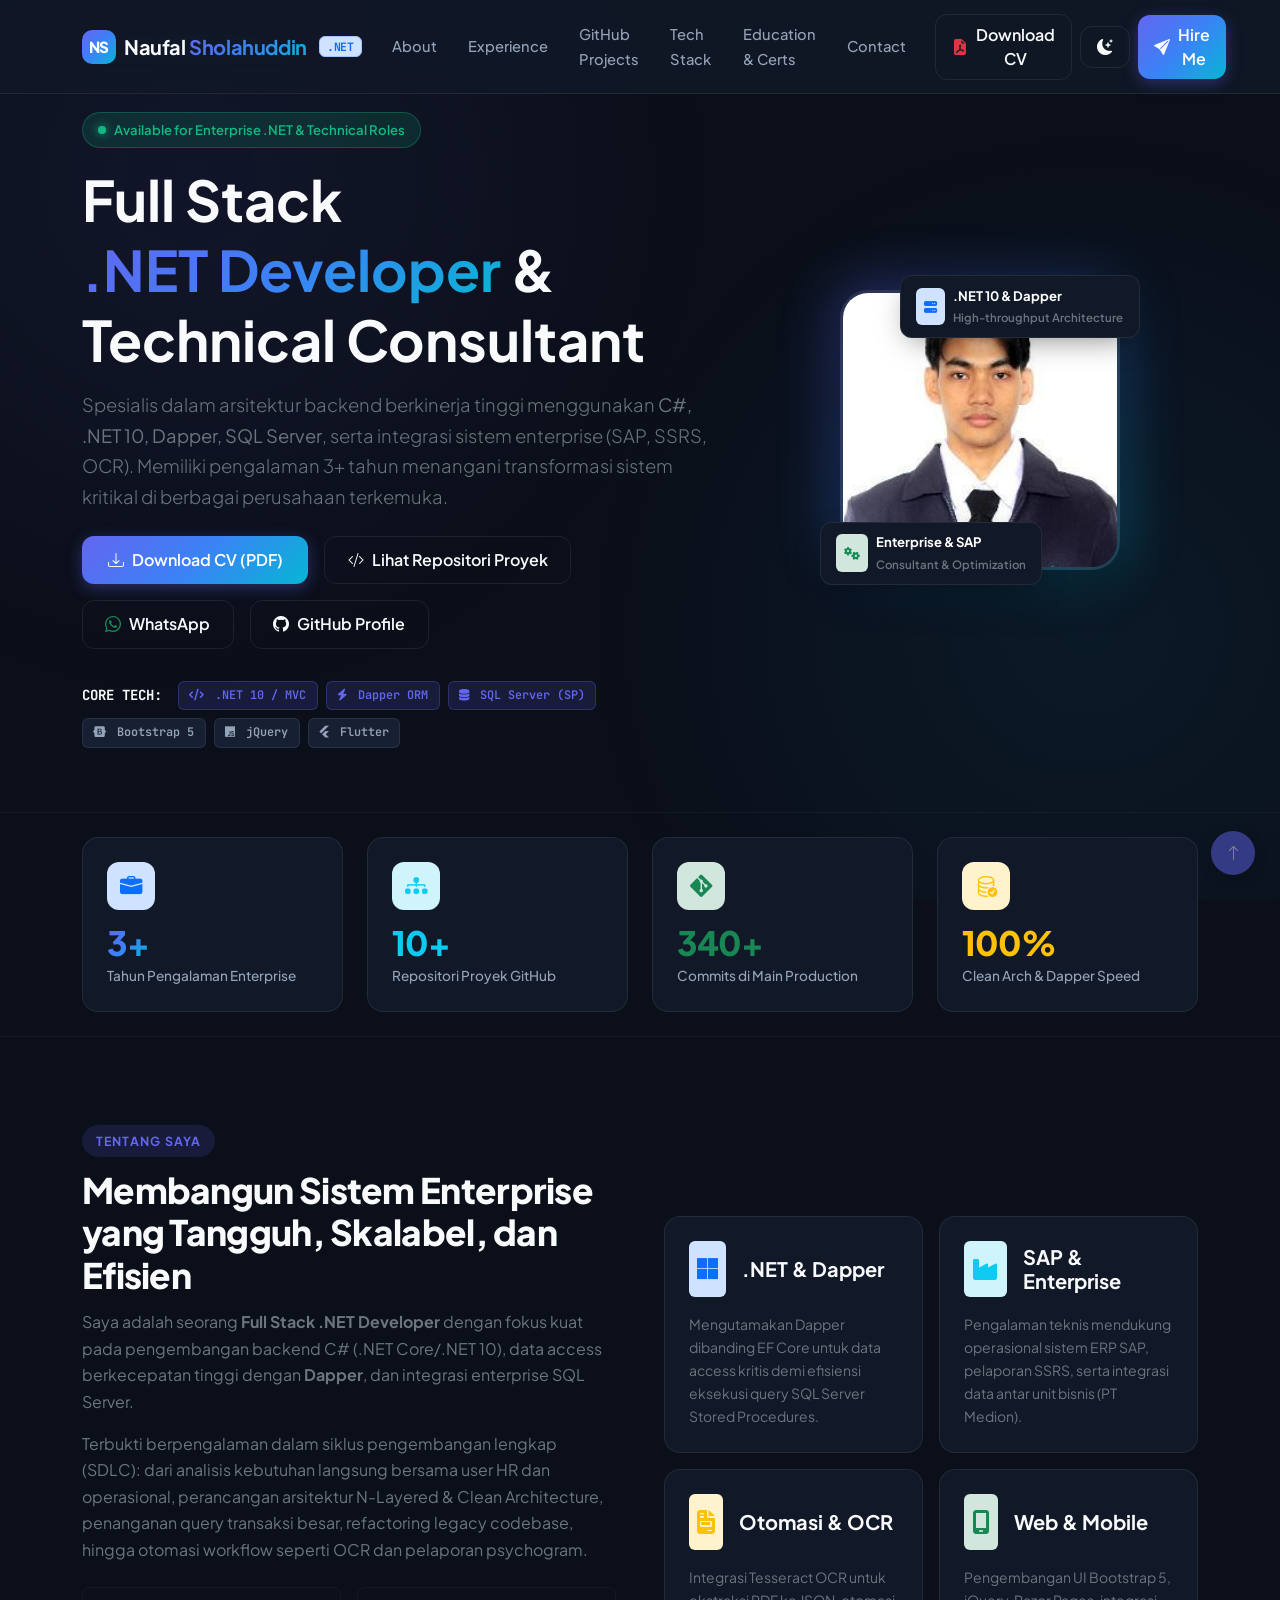
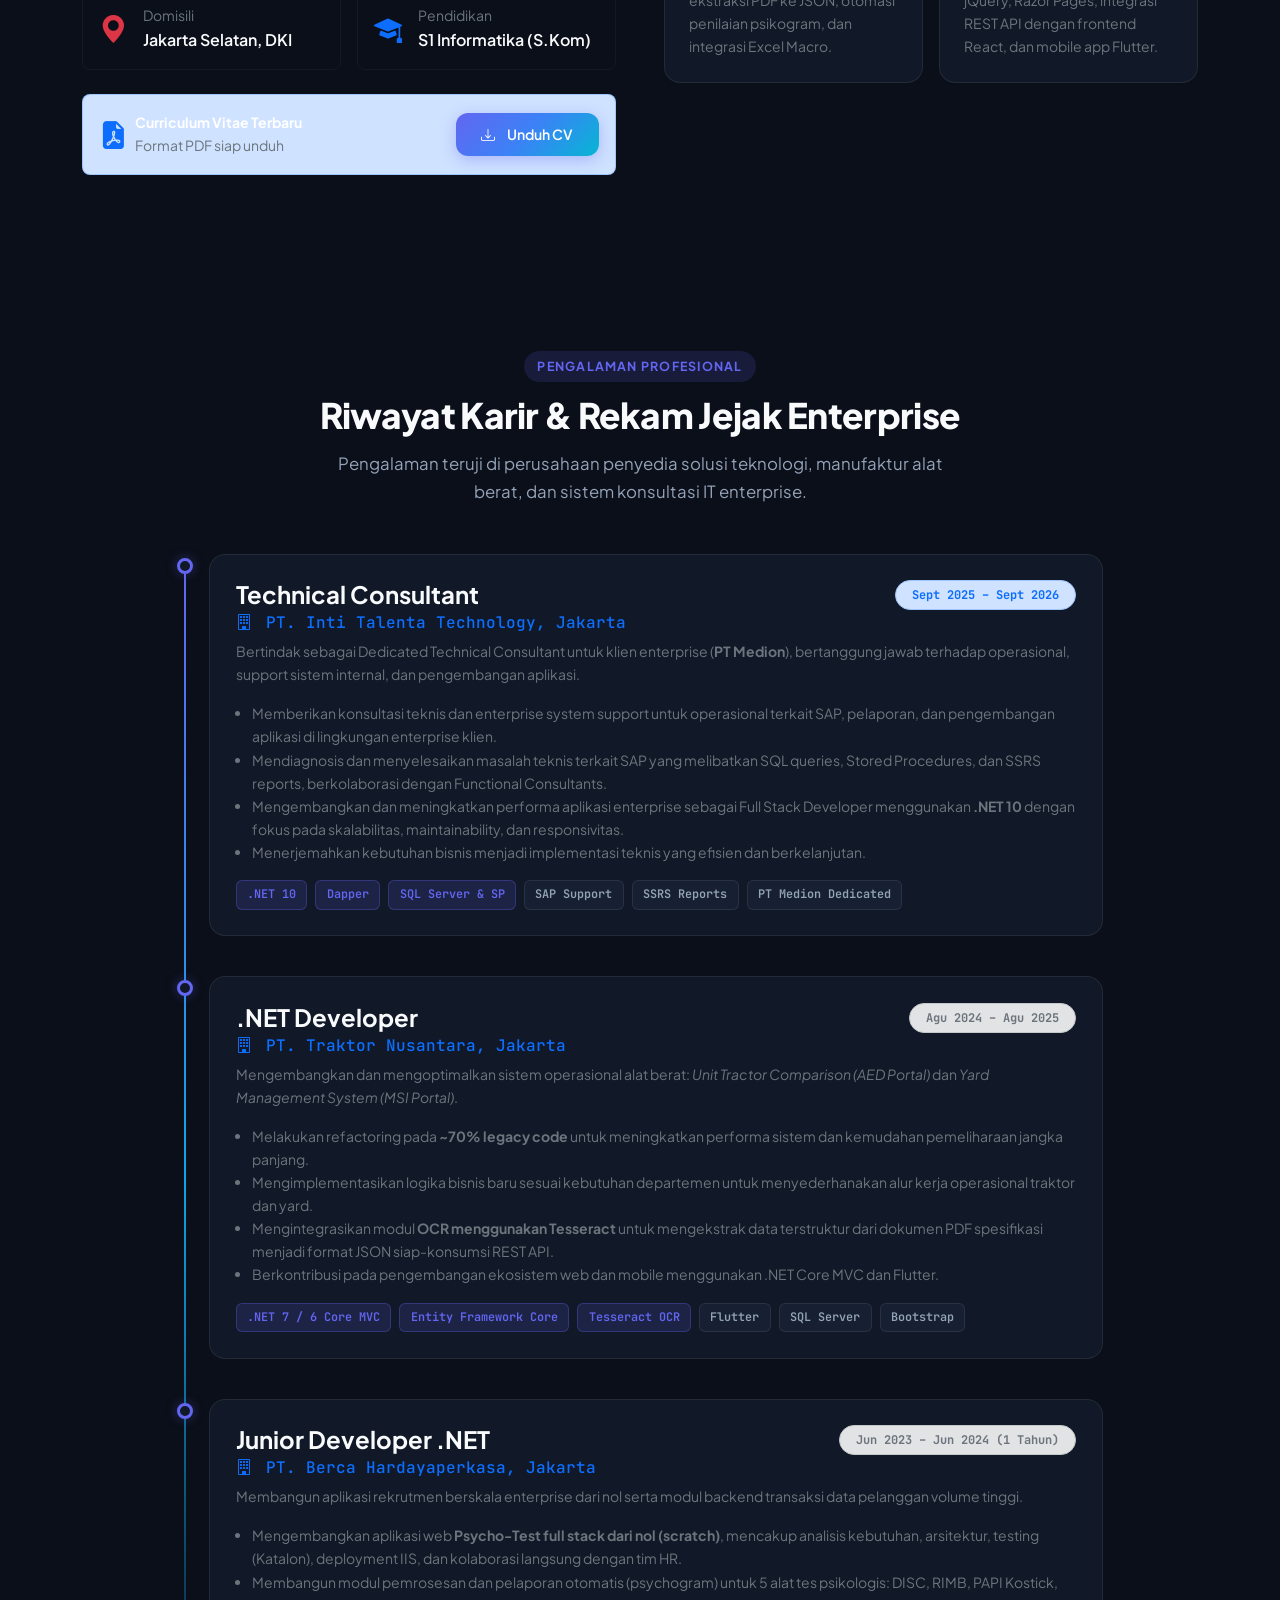
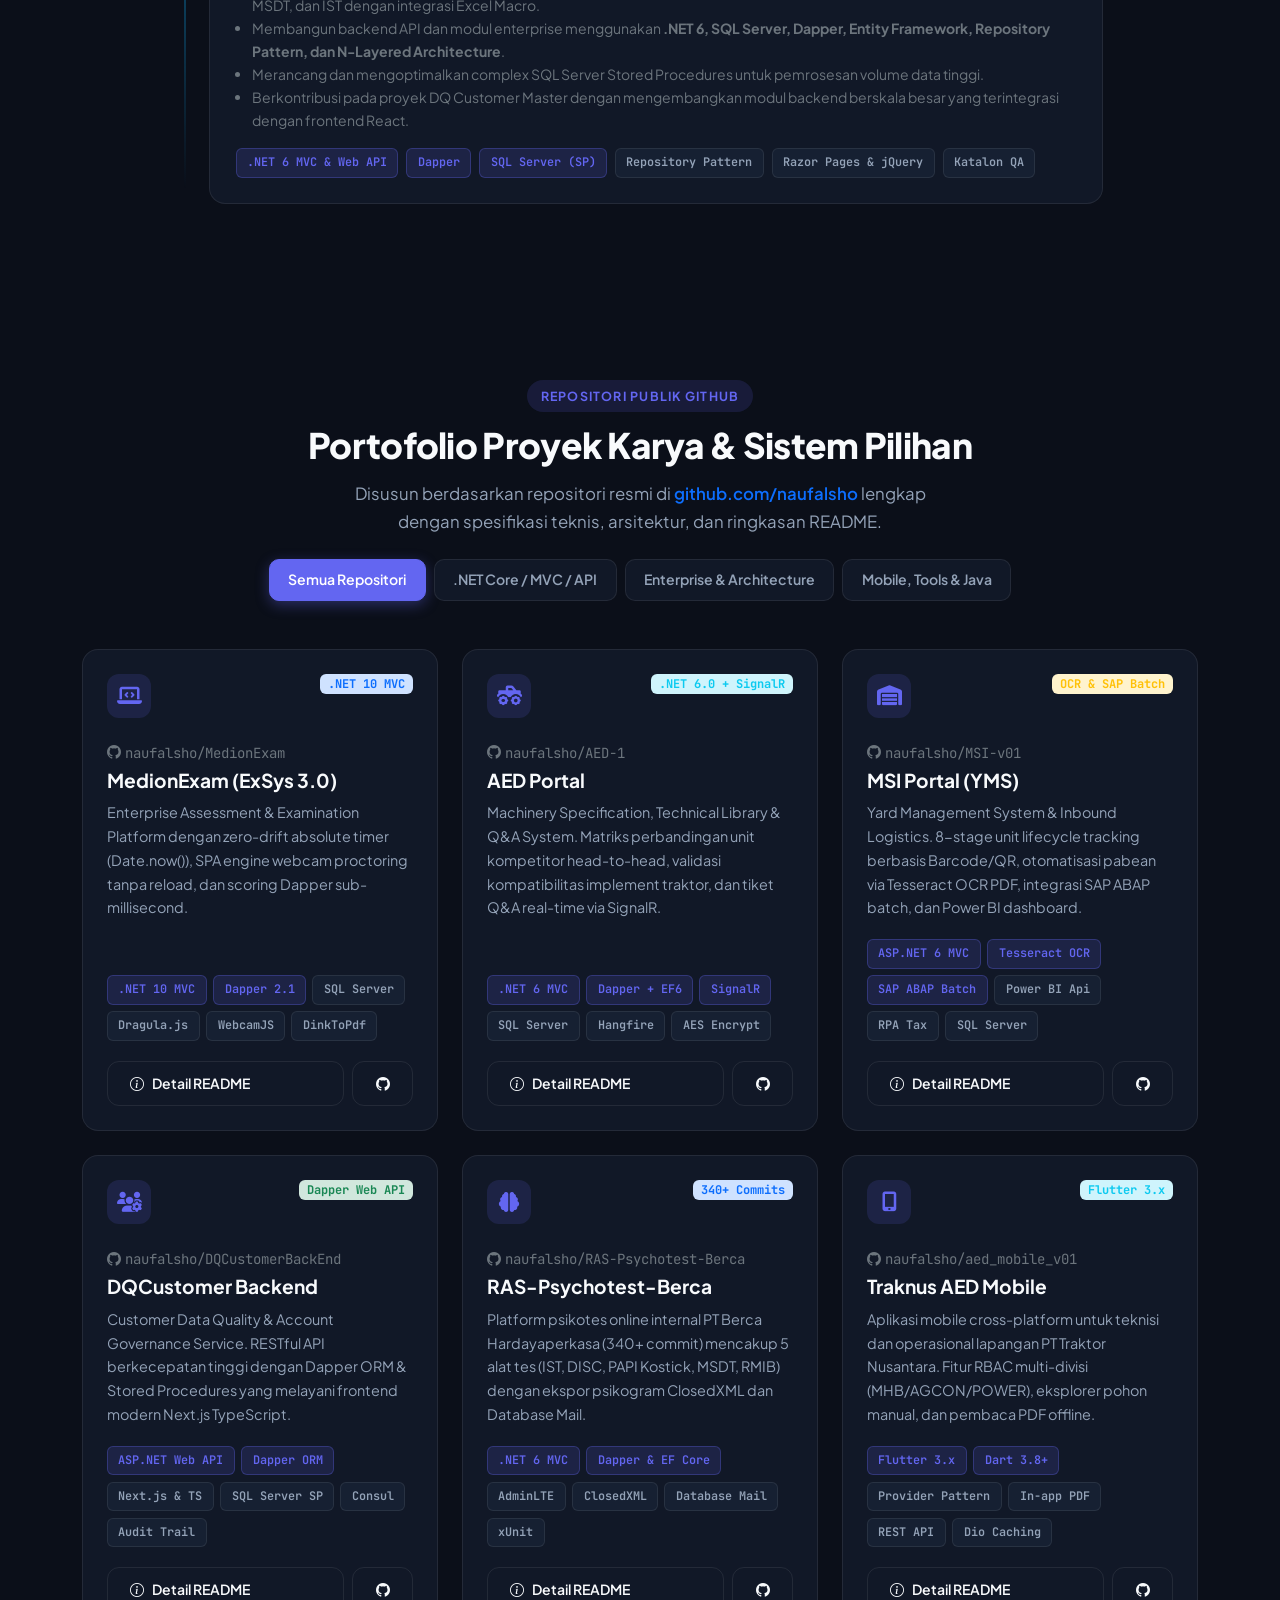
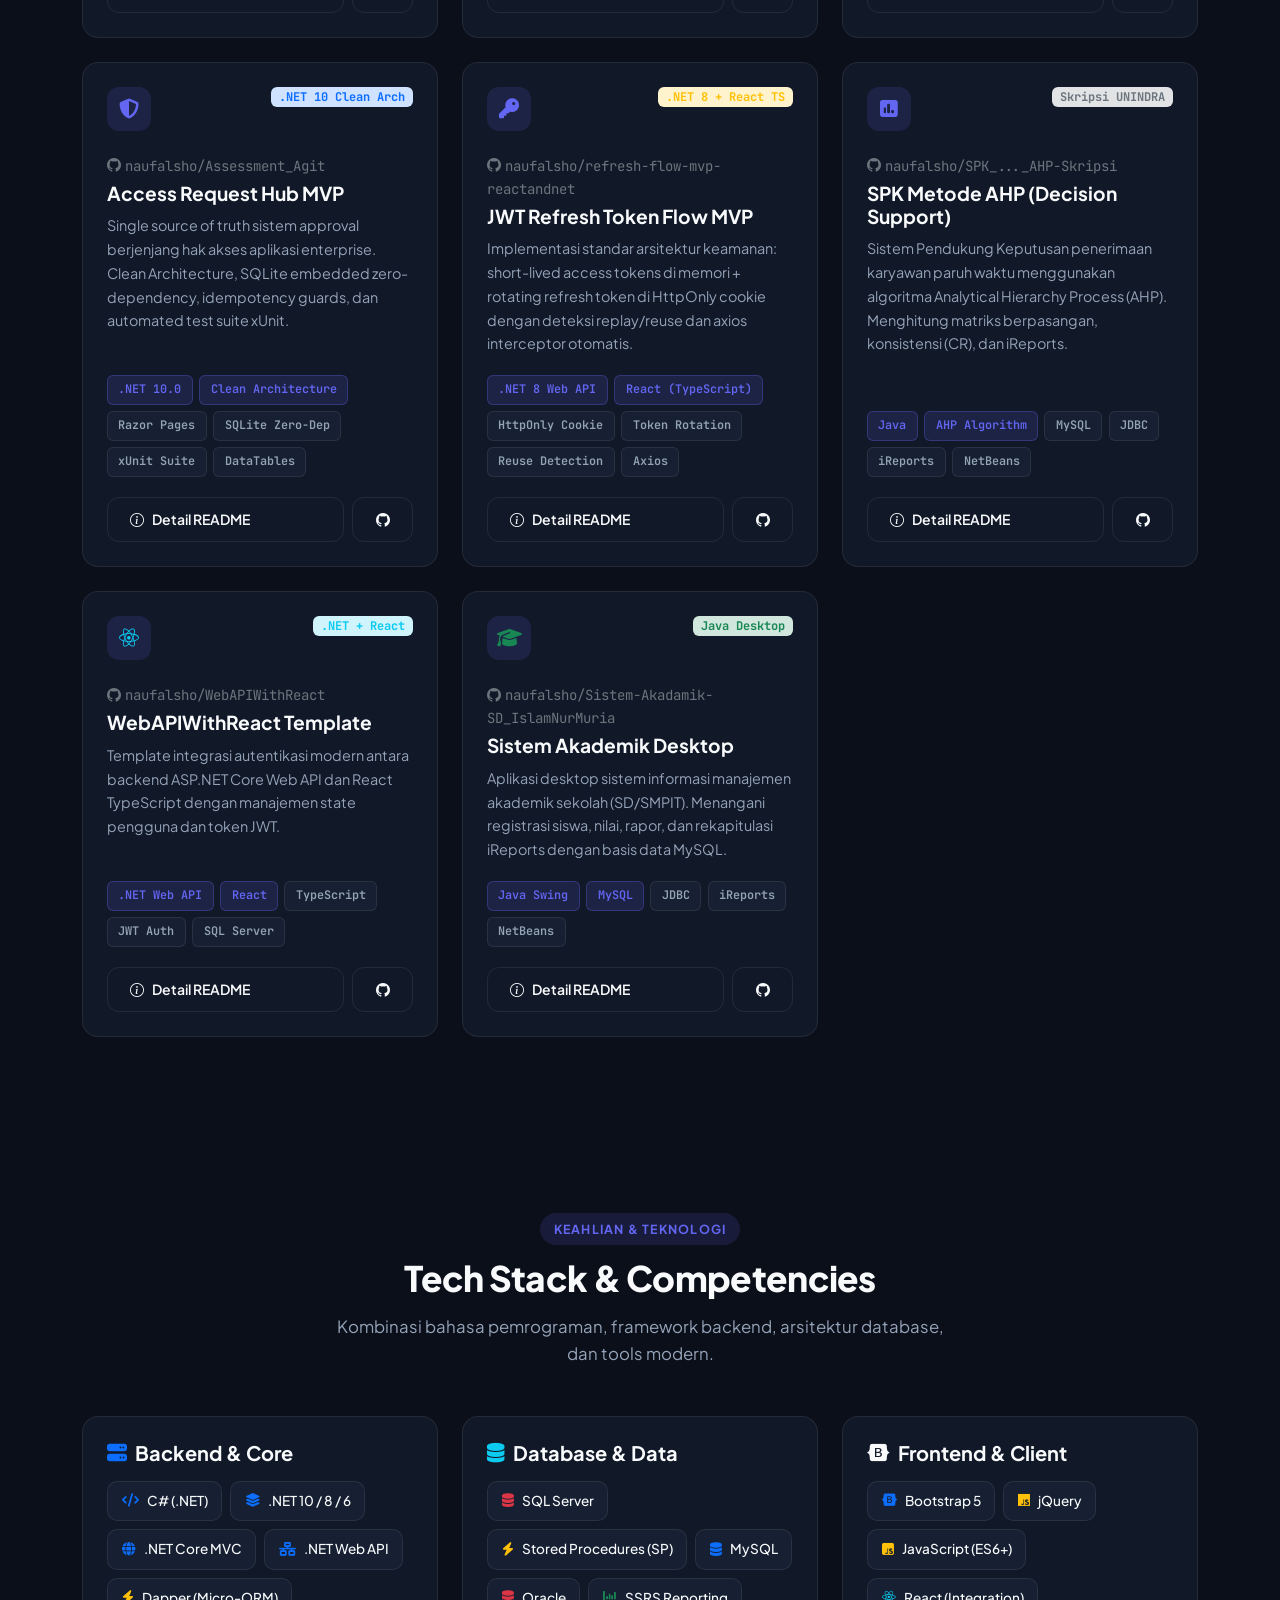
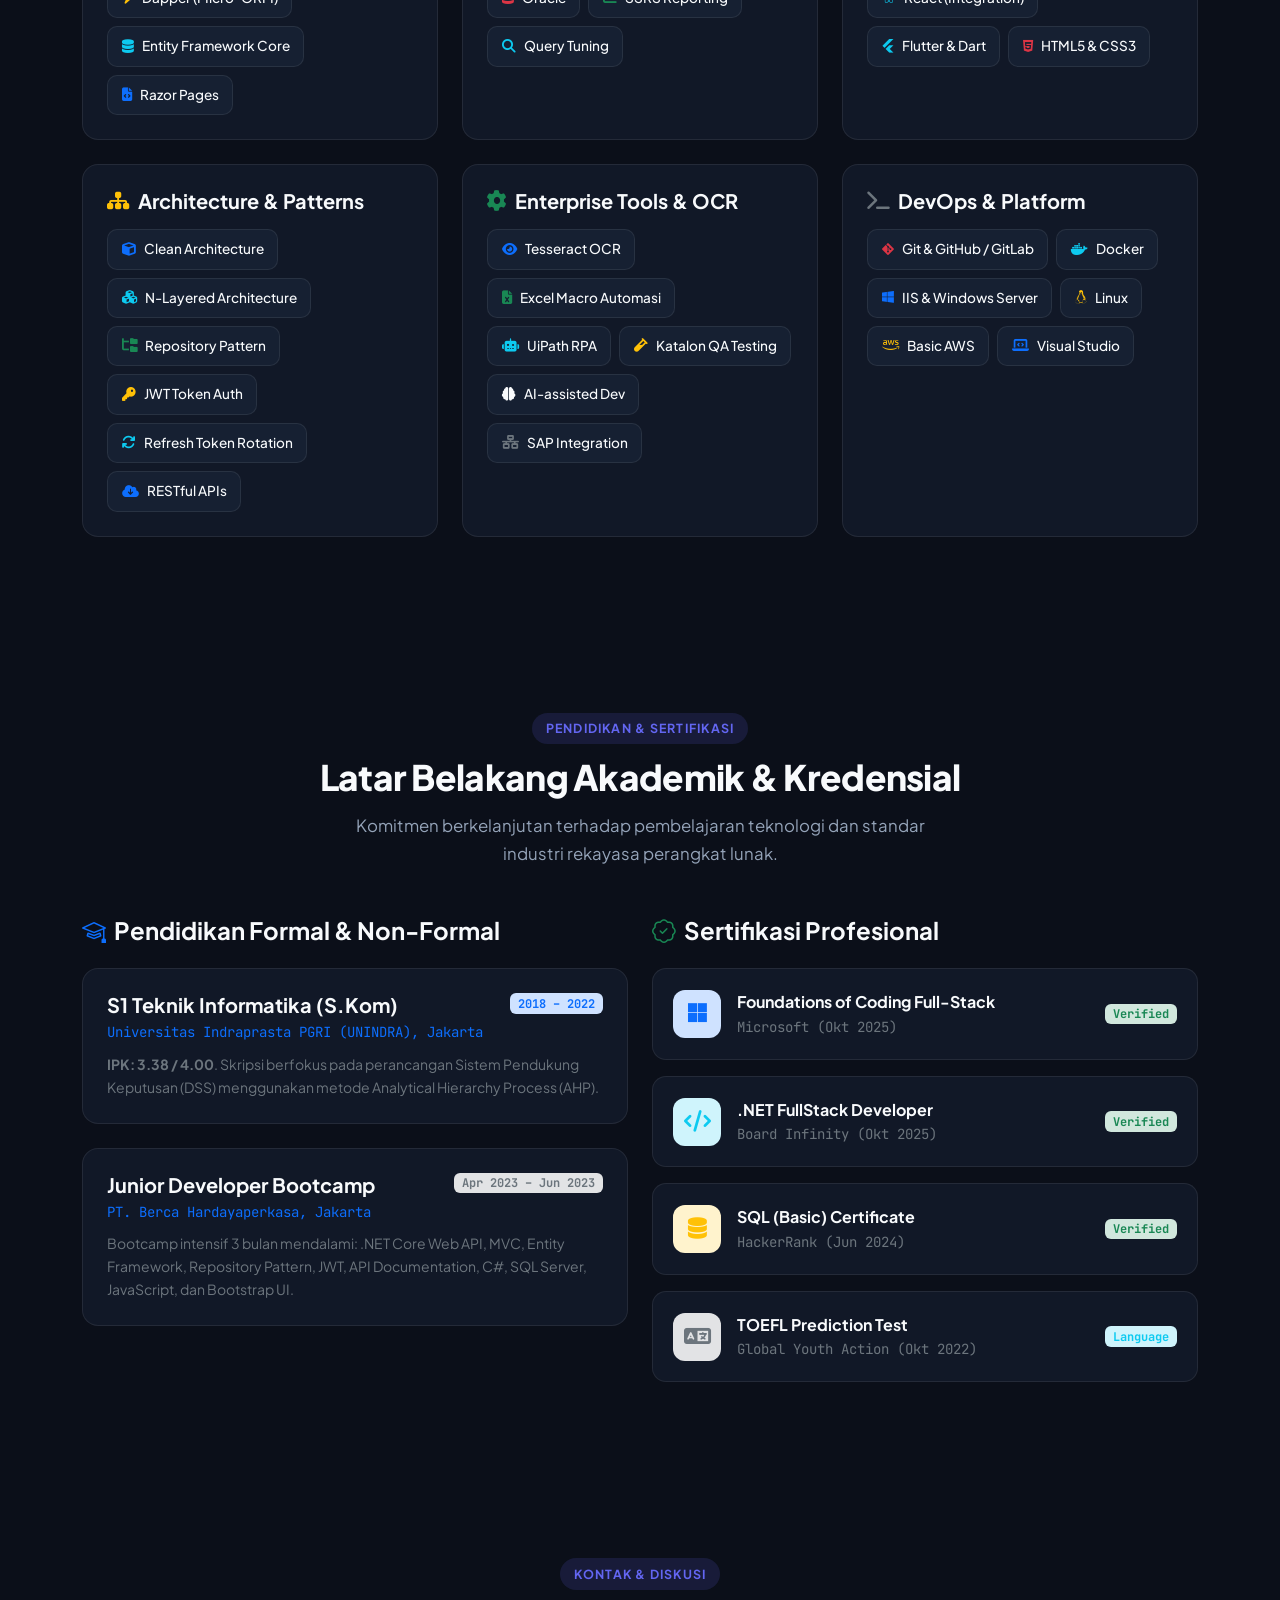
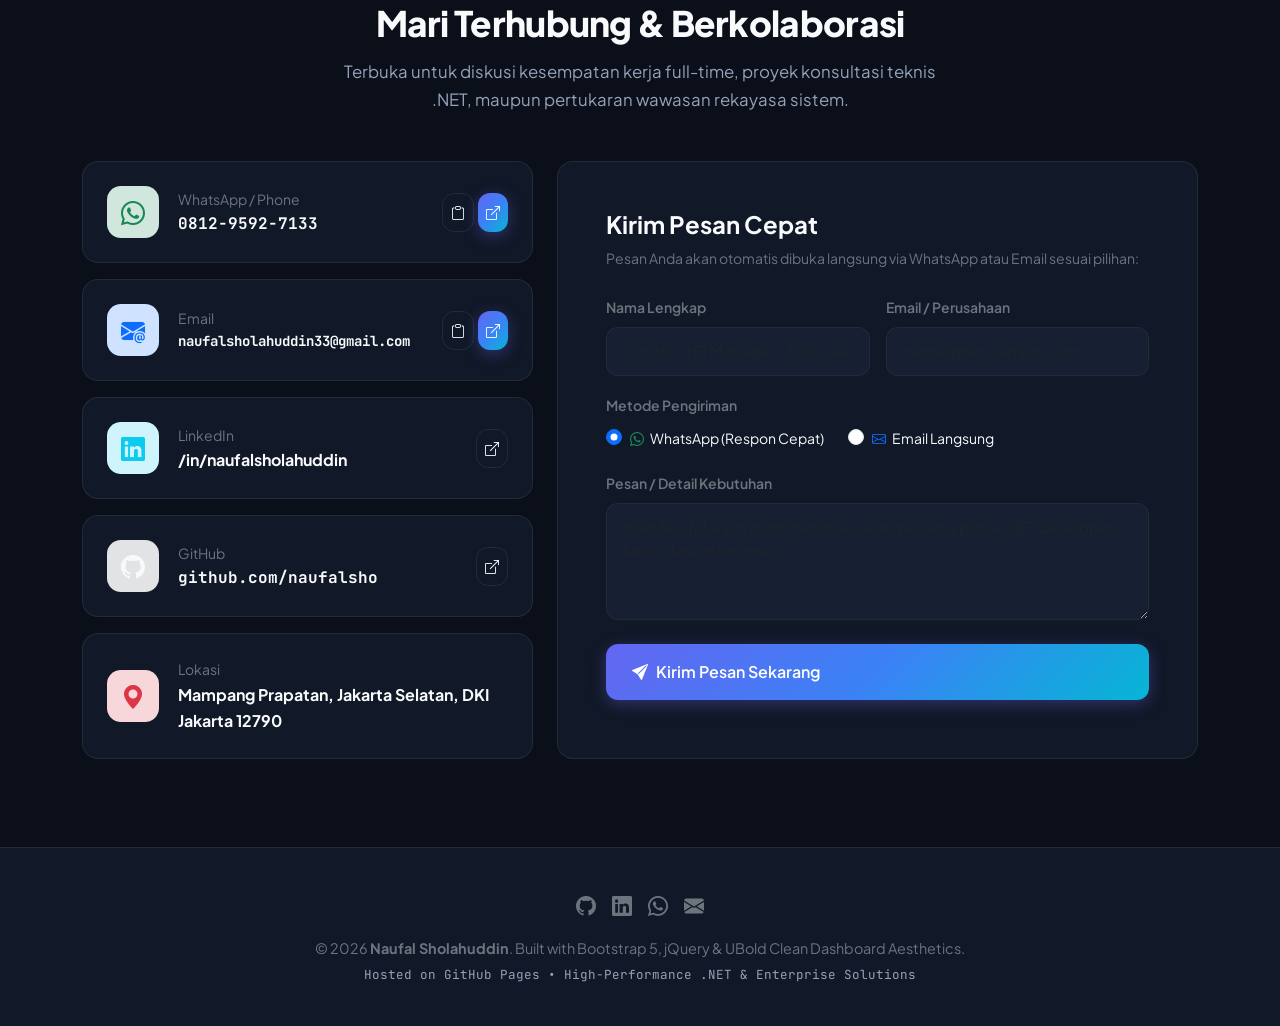
==== commit 904da55b: "feat: align portfolio projects strictly with GitHub repo READMEs and add Download CV button" ====
--- a/index.html
+++ b/index.html
@@ -4,15 +4,15 @@
   <meta charset="UTF-8">
   <meta name="viewport" content="width=device-width, initial-scale=1.0">
   <title>Naufal Sholahuddin | Full Stack .NET Developer & Technical Consultant</title>
-  <meta name="description" content="Portofolio resmi Naufal Sholahuddin - Full Stack .NET Developer dengan pengalaman 3+ tahun di C#, .NET 10/Core, Dapper, SQL Server, SAP Integration, dan Enterprise Web Solutions.">
-  <meta name="keywords" content="Naufal Sholahuddin, .NET Developer, C# Developer, Full Stack Developer Jakarta, Dapper, SQL Server, PT Medion, PT Traktor Nusantara, PT Berca Hardayaperkasa">
+  <meta name="description" content="Portofolio resmi Naufal Sholahuddin - Full Stack .NET Developer spesialis C#, .NET 10, Dapper, SQL Server, SAP Integration, dan Enterprise Web Solutions.">
+  <meta name="keywords" content="Naufal Sholahuddin, .NET Developer, C# Developer, Full Stack Developer Jakarta, Dapper, SQL Server, MedionExam, AED Portal, MSI Portal, DQCustomer, RAS-Psychotest, GitHub Portfolio">
   <meta name="author" content="Naufal Sholahuddin">
   
   <!-- Open Graph / Meta sharing -->
   <meta property="og:title" content="Naufal Sholahuddin | Full Stack .NET Developer">
   <meta property="og:description" content="Full Stack .NET Developer specializing in C#, .NET 10, Dapper, SQL Server, and enterprise system integration.">
   <meta property="og:type" content="website">
-  <meta property="og:url" content="https://naufalsho.github.io/">
+  <meta property="og:url" content="https://naufalsho.github.io/Portofolio_githubpages/">
   <meta property="og:image" content="https://avatars.githubusercontent.com/u/49790465?v=4">
 
   <!-- Google Fonts -->
@@ -49,6 +49,10 @@
         </a>
 
         <div class="d-flex align-items-center d-lg-none gap-2">
+          <!-- Mobile CV Download -->
+          <a href="assets/cv/CV_Naufal_Sholahuddin_DotNet_Developer.pdf" download="CV_Naufal_Sholahuddin_DotNet_Developer.pdf" class="btn btn-outline-custom p-2" title="Download CV">
+            <i class="bi bi-file-earmark-pdf-fill text-danger"></i>
+          </a>
           <!-- Mobile Theme Toggle -->
           <button class="btn btn-outline-custom p-2" id="themeToggleBtnMobile" type="button" aria-label="Toggle Theme" onclick="$('#themeToggleBtn').click();">
             <i class="bi bi-moon-stars-fill" id="themeIconMobile"></i>
@@ -67,10 +71,10 @@
               <a class="nav-link nav-link-custom" href="#experience">Experience</a>
             </li>
             <li class="nav-item">
-              <a class="nav-link nav-link-custom" href="#projects">Projects</a>
+              <a class="nav-link nav-link-custom" href="#projects">GitHub Projects</a>
             </li>
             <li class="nav-item">
-              <a class="nav-link nav-link-custom" href="#skills">Skills</a>
+              <a class="nav-link nav-link-custom" href="#skills">Tech Stack</a>
             </li>
             <li class="nav-item">
               <a class="nav-link nav-link-custom" href="#education">Education & Certs</a>
@@ -81,6 +85,12 @@
           </ul>
 
           <div class="d-flex align-items-center ms-lg-3 gap-2 mt-3 mt-lg-0">
+            <!-- Download CV Button in Navbar -->
+            <a href="assets/cv/CV_Naufal_Sholahuddin_DotNet_Developer.pdf" download="CV_Naufal_Sholahuddin_DotNet_Developer.pdf" class="btn btn-outline-custom px-3 py-2" title="Download CV Format PDF">
+              <i class="bi bi-file-earmark-pdf-fill text-danger"></i>
+              <span>Download CV</span>
+            </a>
+
             <!-- Theme Toggler Desktop -->
             <button class="btn btn-outline-custom d-none d-lg-inline-flex px-3 py-2" id="themeToggleBtn" type="button" title="Toggle Dark/Light Mode">
               <i class="bi bi-moon-stars-fill" id="themeIcon"></i>
@@ -112,23 +122,24 @@
               Spesialis dalam arsitektur backend berkinerja tinggi menggunakan <strong>C#, .NET 10, Dapper, SQL Server</strong>, serta integrasi sistem enterprise (SAP, SSRS, OCR). Memiliki pengalaman 3+ tahun menangani transformasi sistem kritikal di berbagai perusahaan terkemuka.
             </p>
 
-            <!-- Quick Action Buttons -->
+            <!-- Quick Action Buttons (including Download CV) -->
             <div class="d-flex flex-wrap gap-3 mb-4">
-              <a href="#projects" class="btn btn-primary-gradient">
+              <!-- DOWNLOAD CV BUTTON -->
+              <a href="assets/cv/CV_Naufal_Sholahuddin_DotNet_Developer.pdf" download="CV_Naufal_Sholahuddin_DotNet_Developer.pdf" class="btn btn-primary-gradient">
+                <i class="bi bi-download"></i>
+                <span>Download CV (PDF)</span>
+              </a>
+              <a href="#projects" class="btn btn-outline-custom">
                 <i class="bi bi-code-slash"></i>
-                <span>Lihat Portofolio</span>
+                <span>Lihat Repositori Proyek</span>
               </a>
               <a href="https://wa.me/6281295927133?text=Halo%20Naufal,%20saya%20tertarik%20dengan%20profil%20dan%20keahlian%20.NET%20Anda" target="_blank" class="btn btn-outline-custom">
                 <i class="bi bi-whatsapp text-success"></i>
-                <span>WhatsApp Langsung</span>
+                <span>WhatsApp</span>
               </a>
               <a href="https://github.com/naufalsho" target="_blank" class="btn btn-outline-custom">
                 <i class="bi bi-github"></i>
-                <span>GitHub</span>
-              </a>
-              <a href="https://www.linkedin.com/in/naufalsholahuddin" target="_blank" class="btn btn-outline-custom">
-                <i class="bi bi-linkedin text-info"></i>
-                <span>LinkedIn</span>
+                <span>GitHub Profile</span>
               </a>
             </div>
 
@@ -191,16 +202,16 @@
                 <i class="bi bi-diagram-3-fill"></i>
               </div>
               <div class="metric-number text-info">10+</div>
-              <div class="metric-label">Sistem & Modul Produksi</div>
+              <div class="metric-label">Repositori Proyek GitHub</div>
             </div>
           </div>
           <div class="col-6 col-md-3">
             <div class="metric-card">
               <div class="metric-icon-box bg-success-subtle text-success">
-                <i class="bi bi-speedometer2"></i>
-              </div>
-              <div class="metric-number text-success">~70%</div>
-              <div class="metric-label">Legacy Code Refactored</div>
+                <i class="bi bi-git"></i>
+              </div>
+              <div class="metric-number text-success">340+</div>
+              <div class="metric-label">Commits di Main Production</div>
             </div>
           </div>
           <div class="col-6 col-md-3">
@@ -230,7 +241,7 @@
               Terbukti berpengalaman dalam siklus pengembangan lengkap (SDLC): dari analisis kebutuhan langsung bersama user HR dan operasional, perancangan arsitektur N-Layered & Clean Architecture, penanganan query transaksi besar, refactoring legacy codebase, hingga otomasi workflow seperti OCR dan pelaporan psychogram.
             </p>
 
-            <div class="row g-3">
+            <div class="row g-3 mb-4">
               <div class="col-sm-6">
                 <div class="d-flex align-items-center gap-3 p-3 rounded-3 bg-surface border border-secondary border-opacity-10">
                   <i class="bi bi-geo-alt-fill text-danger fs-3"></i>
@@ -249,6 +260,20 @@
                   </div>
                 </div>
               </div>
+            </div>
+
+            <!-- Download CV callout -->
+            <div class="p-3 rounded-3 bg-primary-subtle border border-primary border-opacity-25 d-flex align-items-center justify-content-between flex-wrap gap-2">
+              <div class="d-flex align-items-center gap-2">
+                <i class="bi bi-file-earmark-pdf-fill fs-3 text-primary"></i>
+                <div>
+                  <div class="fw-bold small text-white">Curriculum Vitae Terbaru</div>
+                  <div class="small text-secondary">Format PDF siap unduh</div>
+                </div>
+              </div>
+              <a href="assets/cv/CV_Naufal_Sholahuddin_DotNet_Developer.pdf" download="CV_Naufal_Sholahuddin_DotNet_Developer.pdf" class="btn btn-primary-gradient btn-sm">
+                <i class="bi bi-download me-1"></i> Unduh CV
+              </a>
             </div>
           </div>
 
@@ -367,7 +392,7 @@
                   </div>
 
                   <p class="text-secondary small mb-3">
-                    Mengembangkan dan mengoptimalkan sistem operasional alat berat: <em>Unit Tractor Comparison</em> dan <em>Yard Management System (YMS)</em>.
+                    Mengembangkan dan mengoptimalkan sistem operasional alat berat: <em>Unit Tractor Comparison (AED Portal)</em> dan <em>Yard Management System (MSI Portal)</em>.
                   </p>
 
                   <ul class="text-secondary small ps-3 mb-3">
@@ -378,7 +403,7 @@
                   </ul>
 
                   <div class="d-flex flex-wrap gap-2">
-                    <span class="tech-badge highlight">.NET 7 Core MVC</span>
+                    <span class="tech-badge highlight">.NET 7 / 6 Core MVC</span>
                     <span class="tech-badge highlight">Entity Framework Core</span>
                     <span class="tech-badge highlight">Tesseract OCR</span>
                     <span class="tech-badge">Flutter</span>
@@ -431,51 +456,57 @@
       </div>
     </section>
 
-    <!-- Projects Section -->
+    <!-- Projects Section (STRICTLY FROM GITHUB REPOSITORIES & READMES) -->
     <section class="section-padding" id="projects">
       <div class="container">
         <div class="text-center mb-5">
-          <span class="section-tag">Portofolio Proyek</span>
-          <h2 class="section-title">Karya & Sistem Pilihan</h2>
-          <p class="section-subtitle mx-auto">Solusi perangkat lunak enterprise, backend API, dan sistem otomasi yang telah diuji dan diimplementasikan.</p>
+          <span class="section-tag">Repositori Publik GitHub</span>
+          <h2 class="section-title">Portofolio Proyek Karya & Sistem Pilihan</h2>
+          <p class="section-subtitle mx-auto">
+            Disusun berdasarkan repositori resmi di <a href="https://github.com/naufalsho" target="_blank" class="text-primary fw-semibold">github.com/naufalsho</a> lengkap dengan spesifikasi teknis, arsitektur, dan ringkasan README.
+          </p>
 
           <!-- Filter Navigation -->
           <div class="d-flex flex-wrap justify-content-center gap-2 mt-4">
-            <button class="filter-btn active" data-filter="all">Semua Proyek</button>
-            <button class="filter-btn" data-filter="dotnet">Enterprise .NET</button>
-            <button class="filter-btn" data-filter="api">Web API & Arch</button>
-            <button class="filter-btn" data-filter="mobile-other">Mobile & Lainnya</button>
+            <button class="filter-btn active" data-filter="all">Semua Repositori</button>
+            <button class="filter-btn" data-filter="dotnet">.NET Core / MVC / API</button>
+            <button class="filter-btn" data-filter="fullstack">Enterprise & Architecture</button>
+            <button class="filter-btn" data-filter="mobile-tools">Mobile, Tools & Java</button>
           </div>
         </div>
 
         <div class="row g-4" id="projectContainer">
           
-          <!-- Project 1: Medion Exsys -->
-          <div class="col-md-6 col-lg-4 project-item dotnet">
+          <!-- Repo 1: MedionExam -->
+          <div class="col-md-6 col-lg-4 project-item dotnet fullstack">
             <div class="card-custom project-card">
               <div class="project-card-header">
                 <div class="project-icon-box">
                   <i class="fa-solid fa-laptop-code"></i>
                 </div>
-                <span class="badge bg-primary-subtle text-primary font-mono small">.NET 10</span>
+                <span class="badge bg-primary-subtle text-primary font-mono small">.NET 10 MVC</span>
               </div>
               <div class="project-card-body">
-                <div class="small text-secondary mb-1 font-mono">PT. Medion (Internal Enterprise)</div>
-                <h5 class="project-card-title">Psikotes Web Online - Exsys</h5>
+                <div class="small text-secondary mb-1 font-mono">
+                  <i class="bi bi-github me-1"></i>naufalsho/MedionExam
+                </div>
+                <h5 class="project-card-title">MedionExam (ExSys 3.0)</h5>
                 <p class="project-card-desc">
-                  Sistem ujian psikotes online berkinerja tinggi untuk seleksi kandidat PT Medion. Dilengkapi real-time monitoring progres kandidat dan otomatisasi kalkulasi skor psychogram.
+                  Enterprise Assessment & Examination Platform dengan zero-drift absolute timer (Date.now()), SPA engine webcam proctoring tanpa reload, dan scoring Dapper sub-millisecond.
                 </p>
                 <div class="tech-badge-container">
                   <span class="tech-badge highlight">.NET 10 MVC</span>
-                  <span class="tech-badge highlight">Dapper</span>
+                  <span class="tech-badge highlight">Dapper 2.1</span>
                   <span class="tech-badge">SQL Server</span>
-                  <span class="tech-badge">Bootstrap 5</span>
+                  <span class="tech-badge">Dragula.js</span>
+                  <span class="tech-badge">WebcamJS</span>
+                  <span class="tech-badge">DinkToPdf</span>
                 </div>
                 <div class="d-flex gap-2 mt-auto">
-                  <button class="btn btn-outline-custom flex-grow-1 btn-sm btn-view-detail" data-project="exsys">
-                    <i class="bi bi-info-circle"></i> Detail & Specs
+                  <button class="btn btn-outline-custom flex-grow-1 btn-sm btn-view-detail" data-project="medionexam">
+                    <i class="bi bi-info-circle"></i> Detail README
                   </button>
-                  <a href="https://github.com/naufalsho/MedionExam" target="_blank" class="btn btn-outline-custom btn-sm" title="GitHub Repo">
+                  <a href="https://github.com/naufalsho/MedionExam" target="_blank" class="btn btn-outline-custom btn-sm" title="Buka Repositori GitHub">
                     <i class="bi bi-github"></i>
                   </a>
                 </div>
@@ -483,32 +514,36 @@
             </div>
           </div>
 
-          <!-- Project 2: Tractor Comparison -->
-          <div class="col-md-6 col-lg-4 project-item dotnet">
+          <!-- Repo 2: AED-1 -->
+          <div class="col-md-6 col-lg-4 project-item dotnet fullstack">
             <div class="card-custom project-card">
               <div class="project-card-header">
                 <div class="project-icon-box">
-                  <i class="fa-solid fa-tractor"></i>
-                </div>
-                <span class="badge bg-info-subtle text-info font-mono small">.NET 7 Core</span>
+                  <i class="fa-solid fa-truck-monster"></i>
+                </div>
+                <span class="badge bg-info-subtle text-info font-mono small">.NET 6.0 + SignalR</span>
               </div>
               <div class="project-card-body">
-                <div class="small text-secondary mb-1 font-mono">PT. Traktor Nusantara</div>
-                <h5 class="project-card-title">Unit Tractor Comparison & YMS</h5>
+                <div class="small text-secondary mb-1 font-mono">
+                  <i class="bi bi-github me-1"></i>naufalsho/AED-1
+                </div>
+                <h5 class="project-card-title">AED Portal</h5>
                 <p class="project-card-desc">
-                  Aplikasi perbandingan unit traktor dan Yard Management System. Refactoring ~70% legacy codebase dan implementasi pipeline OCR Tesseract PDF ke JSON.
+                  Machinery Specification, Technical Library & Q&A System. Matriks perbandingan unit kompetitor head-to-head, validasi kompatibilitas implement traktor, dan tiket Q&A real-time via SignalR.
                 </p>
                 <div class="tech-badge-container">
-                  <span class="tech-badge highlight">.NET 7 MVC</span>
-                  <span class="tech-badge highlight">Tesseract OCR</span>
-                  <span class="tech-badge">EF Core</span>
+                  <span class="tech-badge highlight">.NET 6 MVC</span>
+                  <span class="tech-badge highlight">Dapper + EF6</span>
+                  <span class="tech-badge highlight">SignalR</span>
                   <span class="tech-badge">SQL Server</span>
+                  <span class="tech-badge">Hangfire</span>
+                  <span class="tech-badge">AES Encrypt</span>
                 </div>
                 <div class="d-flex gap-2 mt-auto">
-                  <button class="btn btn-outline-custom flex-grow-1 btn-sm btn-view-detail" data-project="tractor">
-                    <i class="bi bi-info-circle"></i> Detail & Specs
+                  <button class="btn btn-outline-custom flex-grow-1 btn-sm btn-view-detail" data-project="aedportal">
+                    <i class="bi bi-info-circle"></i> Detail README
                   </button>
-                  <a href="https://github.com/naufalsho/AED-1" target="_blank" class="btn btn-outline-custom btn-sm" title="GitHub Repo">
+                  <a href="https://github.com/naufalsho/AED-1" target="_blank" class="btn btn-outline-custom btn-sm" title="Buka Repositori GitHub">
                     <i class="bi bi-github"></i>
                   </a>
                 </div>
@@ -516,32 +551,73 @@
             </div>
           </div>
 
-          <!-- Project 3: DQ Customer Master -->
-          <div class="col-md-6 col-lg-4 project-item api dotnet">
+          <!-- Repo 3: MSI-v01 -->
+          <div class="col-md-6 col-lg-4 project-item dotnet fullstack">
+            <div class="card-custom project-card">
+              <div class="project-card-header">
+                <div class="project-icon-box">
+                  <i class="fa-solid fa-warehouse"></i>
+                </div>
+                <span class="badge bg-warning-subtle text-warning font-mono small">OCR & SAP Batch</span>
+              </div>
+              <div class="project-card-body">
+                <div class="small text-secondary mb-1 font-mono">
+                  <i class="bi bi-github me-1"></i>naufalsho/MSI-v01
+                </div>
+                <h5 class="project-card-title">MSI Portal (YMS)</h5>
+                <p class="project-card-desc">
+                  Yard Management System & Inbound Logistics. 8-stage unit lifecycle tracking berbasis Barcode/QR, otomatisasi pabean via Tesseract OCR PDF, integrasi SAP ABAP batch, dan Power BI dashboard.
+                </p>
+                <div class="tech-badge-container">
+                  <span class="tech-badge highlight">ASP.NET 6 MVC</span>
+                  <span class="tech-badge highlight">Tesseract OCR</span>
+                  <span class="tech-badge highlight">SAP ABAP Batch</span>
+                  <span class="tech-badge">Power BI Api</span>
+                  <span class="tech-badge">RPA Tax</span>
+                  <span class="tech-badge">SQL Server</span>
+                </div>
+                <div class="d-flex gap-2 mt-auto">
+                  <button class="btn btn-outline-custom flex-grow-1 btn-sm btn-view-detail" data-project="msiportal">
+                    <i class="bi bi-info-circle"></i> Detail README
+                  </button>
+                  <a href="https://github.com/naufalsho/MSI-v01" target="_blank" class="btn btn-outline-custom btn-sm" title="Buka Repositori GitHub">
+                    <i class="bi bi-github"></i>
+                  </a>
+                </div>
+              </div>
+            </div>
+          </div>
+
+          <!-- Repo 4: DQCustomerBackEnd -->
+          <div class="col-md-6 col-lg-4 project-item dotnet fullstack">
             <div class="card-custom project-card">
               <div class="project-card-header">
                 <div class="project-icon-box">
                   <i class="fa-solid fa-users-gear"></i>
                 </div>
-                <span class="badge bg-success-subtle text-success font-mono small">Dapper + REST API</span>
+                <span class="badge bg-success-subtle text-success font-mono small">Dapper Web API</span>
               </div>
               <div class="project-card-body">
-                <div class="small text-secondary mb-1 font-mono">PT. Berca Hardayaperkasa</div>
-                <h5 class="project-card-title">DQ Customer Master Backend</h5>
+                <div class="small text-secondary mb-1 font-mono">
+                  <i class="bi bi-github me-1"></i>naufalsho/DQCustomerBackEnd
+                </div>
+                <h5 class="project-card-title">DQCustomer Backend</h5>
                 <p class="project-card-desc">
-                  Modul backend data pelanggan tersentralisasi untuk volume data besar. Dibuat dengan N-Layered Architecture, Stored Procedures SQL Server, dan terintegrasi dengan frontend React.
+                  Customer Data Quality & Account Governance Service. RESTful API berkecepatan tinggi dengan Dapper ORM & Stored Procedures yang melayani frontend modern Next.js TypeScript.
                 </p>
                 <div class="tech-badge-container">
-                  <span class="tech-badge highlight">.NET 6 Web API</span>
-                  <span class="tech-badge highlight">Dapper</span>
-                  <span class="tech-badge highlight">SQL Server SP</span>
-                  <span class="tech-badge">N-Layered</span>
+                  <span class="tech-badge highlight">ASP.NET Web API</span>
+                  <span class="tech-badge highlight">Dapper ORM</span>
+                  <span class="tech-badge">Next.js & TS</span>
+                  <span class="tech-badge">SQL Server SP</span>
+                  <span class="tech-badge">Consul</span>
+                  <span class="tech-badge">Audit Trail</span>
                 </div>
                 <div class="d-flex gap-2 mt-auto">
                   <button class="btn btn-outline-custom flex-grow-1 btn-sm btn-view-detail" data-project="dqcustomer">
-                    <i class="bi bi-info-circle"></i> Detail & Specs
+                    <i class="bi bi-info-circle"></i> Detail README
                   </button>
-                  <a href="https://github.com/naufalsho/DQCustomerBackEnd" target="_blank" class="btn btn-outline-custom btn-sm" title="GitHub Repo">
+                  <a href="https://github.com/naufalsho/DQCustomerBackEnd" target="_blank" class="btn btn-outline-custom btn-sm" title="Buka Repositori GitHub">
                     <i class="bi bi-github"></i>
                   </a>
                 </div>
@@ -549,32 +625,36 @@
             </div>
           </div>
 
-          <!-- Project 4: Psycho-Test RAS -->
-          <div class="col-md-6 col-lg-4 project-item dotnet">
+          <!-- Repo 5: RAS-Psychotest-Berca -->
+          <div class="col-md-6 col-lg-4 project-item dotnet fullstack">
             <div class="card-custom project-card">
               <div class="project-card-header">
                 <div class="project-icon-box">
-                  <i class="fa-solid fa-clipboard-check"></i>
-                </div>
-                <span class="badge bg-primary-subtle text-primary font-mono small">Full Stack .NET</span>
+                  <i class="fa-solid fa-brain"></i>
+                </div>
+                <span class="badge bg-primary-subtle text-primary font-mono small">340+ Commits</span>
               </div>
               <div class="project-card-body">
-                <div class="small text-secondary mb-1 font-mono">PT. Berca Hardayaperkasa</div>
-                <h5 class="project-card-title">Psycho-Test Web App (RAS)</h5>
+                <div class="small text-secondary mb-1 font-mono">
+                  <i class="bi bi-github me-1"></i>naufalsho/RAS-Psychotest-Berca
+                </div>
+                <h5 class="project-card-title">RAS-Psychotest-Berca</h5>
                 <p class="project-card-desc">
-                  Platform psikotes mandiri fullstack dari scratch untuk HR recruitment (DISC, RIMB, PAPI Kostick, MSDT, IST) dengan automated psychogram report dan Excel Macro.
+                  Platform psikotes online internal PT Berca Hardayaperkasa (340+ commit) mencakup 5 alat tes (IST, DISC, PAPI Kostick, MSDT, RMIB) dengan ekspor psikogram ClosedXML dan Database Mail.
                 </p>
                 <div class="tech-badge-container">
                   <span class="tech-badge highlight">.NET 6 MVC</span>
-                  <span class="tech-badge">Razor Pages</span>
-                  <span class="tech-badge">JWT Auth</span>
-                  <span class="tech-badge">jQuery & Bootstrap</span>
+                  <span class="tech-badge highlight">Dapper & EF Core</span>
+                  <span class="tech-badge">AdminLTE</span>
+                  <span class="tech-badge">ClosedXML</span>
+                  <span class="tech-badge">Database Mail</span>
+                  <span class="tech-badge">xUnit</span>
                 </div>
                 <div class="d-flex gap-2 mt-auto">
-                  <button class="btn btn-outline-custom flex-grow-1 btn-sm btn-view-detail" data-project="psychotest">
-                    <i class="bi bi-info-circle"></i> Detail & Specs
+                  <button class="btn btn-outline-custom flex-grow-1 btn-sm btn-view-detail" data-project="raspsychotest">
+                    <i class="bi bi-info-circle"></i> Detail README
                   </button>
-                  <a href="https://github.com/naufalsho/RAS-Psychotest-Berca" target="_blank" class="btn btn-outline-custom btn-sm" title="GitHub Repo">
+                  <a href="https://github.com/naufalsho/RAS-Psychotest-Berca" target="_blank" class="btn btn-outline-custom btn-sm" title="Buka Repositori GitHub">
                     <i class="bi bi-github"></i>
                   </a>
                 </div>
@@ -582,32 +662,110 @@
             </div>
           </div>
 
-          <!-- Project 5: Refresh Flow MVP -->
-          <div class="col-md-6 col-lg-4 project-item api">
+          <!-- Repo 6: Traknus AED Mobile -->
+          <div class="col-md-6 col-lg-4 project-item mobile-tools">
+            <div class="card-custom project-card">
+              <div class="project-card-header">
+                <div class="project-icon-box">
+                  <i class="fa-solid fa-mobile-screen-button"></i>
+                </div>
+                <span class="badge bg-info-subtle text-info font-mono small">Flutter 3.x</span>
+              </div>
+              <div class="project-card-body">
+                <div class="small text-secondary mb-1 font-mono">
+                  <i class="bi bi-github me-1"></i>naufalsho/aed_mobile_v01
+                </div>
+                <h5 class="project-card-title">Traknus AED Mobile</h5>
+                <p class="project-card-desc">
+                  Aplikasi mobile cross-platform untuk teknisi dan operasional lapangan PT Traktor Nusantara. Fitur RBAC multi-divisi (MHB/AGCON/POWER), eksplorer pohon manual, dan pembaca PDF offline.
+                </p>
+                <div class="tech-badge-container">
+                  <span class="tech-badge highlight">Flutter 3.x</span>
+                  <span class="tech-badge highlight">Dart 3.8+</span>
+                  <span class="tech-badge">Provider Pattern</span>
+                  <span class="tech-badge">In-app PDF</span>
+                  <span class="tech-badge">REST API</span>
+                  <span class="tech-badge">Dio Caching</span>
+                </div>
+                <div class="d-flex gap-2 mt-auto">
+                  <button class="btn btn-outline-custom flex-grow-1 btn-sm btn-view-detail" data-project="aedmobile">
+                    <i class="bi bi-info-circle"></i> Detail README
+                  </button>
+                  <a href="https://github.com/naufalsho/aed_mobile_v01" target="_blank" class="btn btn-outline-custom btn-sm" title="Buka Repositori GitHub">
+                    <i class="bi bi-github"></i>
+                  </a>
+                </div>
+              </div>
+            </div>
+          </div>
+
+          <!-- Repo 7: Assessment_Agit -->
+          <div class="col-md-6 col-lg-4 project-item dotnet fullstack">
             <div class="card-custom project-card">
               <div class="project-card-header">
                 <div class="project-icon-box">
                   <i class="fa-solid fa-shield-halved"></i>
                 </div>
-                <span class="badge bg-warning-subtle text-warning font-mono small">.NET 8 + React</span>
+                <span class="badge bg-primary-subtle text-primary font-mono small">.NET 10 Clean Arch</span>
               </div>
               <div class="project-card-body">
-                <div class="small text-secondary mb-1 font-mono">Reference Architecture</div>
+                <div class="small text-secondary mb-1 font-mono">
+                  <i class="bi bi-github me-1"></i>naufalsho/Assessment_Agit
+                </div>
+                <h5 class="project-card-title">Access Request Hub MVP</h5>
+                <p class="project-card-desc">
+                  Single source of truth sistem approval berjenjang hak akses aplikasi enterprise. Clean Architecture, SQLite embedded zero-dependency, idempotency guards, dan automated test suite xUnit.
+                </p>
+                <div class="tech-badge-container">
+                  <span class="tech-badge highlight">.NET 10.0</span>
+                  <span class="tech-badge highlight">Clean Architecture</span>
+                  <span class="tech-badge">Razor Pages</span>
+                  <span class="tech-badge">SQLite Zero-Dep</span>
+                  <span class="tech-badge">xUnit Suite</span>
+                  <span class="tech-badge">DataTables</span>
+                </div>
+                <div class="d-flex gap-2 mt-auto">
+                  <button class="btn btn-outline-custom flex-grow-1 btn-sm btn-view-detail" data-project="assessmentagit">
+                    <i class="bi bi-info-circle"></i> Detail README
+                  </button>
+                  <a href="https://github.com/naufalsho/Assessment_Agit" target="_blank" class="btn btn-outline-custom btn-sm" title="Buka Repositori GitHub">
+                    <i class="bi bi-github"></i>
+                  </a>
+                </div>
+              </div>
+            </div>
+          </div>
+
+          <!-- Repo 8: refresh-flow-mvp-reactandnet -->
+          <div class="col-md-6 col-lg-4 project-item dotnet fullstack">
+            <div class="card-custom project-card">
+              <div class="project-card-header">
+                <div class="project-icon-box">
+                  <i class="fa-solid fa-key"></i>
+                </div>
+                <span class="badge bg-warning-subtle text-warning font-mono small">.NET 8 + React TS</span>
+              </div>
+              <div class="project-card-body">
+                <div class="small text-secondary mb-1 font-mono">
+                  <i class="bi bi-github me-1"></i>naufalsho/refresh-flow-mvp-reactandnet
+                </div>
                 <h5 class="project-card-title">JWT Refresh Token Flow MVP</h5>
                 <p class="project-card-desc">
-                  Implementasi autentikasi JWT Access & Rotating Refresh Token standar industri antara .NET 8 Web API dan client React TypeScript dengan auto-interceptors.
+                  Implementasi standar arsitektur keamanan: short-lived access tokens di memori + rotating refresh token di HttpOnly cookie dengan deteksi replay/reuse dan axios interceptor otomatis.
                 </p>
                 <div class="tech-badge-container">
                   <span class="tech-badge highlight">.NET 8 Web API</span>
-                  <span class="tech-badge">React (TS)</span>
-                  <span class="tech-badge highlight">JWT & Security</span>
-                  <span class="tech-badge">Clean Code</span>
+                  <span class="tech-badge highlight">React (TypeScript)</span>
+                  <span class="tech-badge">HttpOnly Cookie</span>
+                  <span class="tech-badge">Token Rotation</span>
+                  <span class="tech-badge">Reuse Detection</span>
+                  <span class="tech-badge">Axios</span>
                 </div>
                 <div class="d-flex gap-2 mt-auto">
                   <button class="btn btn-outline-custom flex-grow-1 btn-sm btn-view-detail" data-project="refreshflow">
-                    <i class="bi bi-info-circle"></i> Detail & Specs
+                    <i class="bi bi-info-circle"></i> Detail README
                   </button>
-                  <a href="https://github.com/naufalsho/refresh-flow-mvp-reactandnet" target="_blank" class="btn btn-outline-custom btn-sm" title="GitHub Repo">
+                  <a href="https://github.com/naufalsho/refresh-flow-mvp-reactandnet" target="_blank" class="btn btn-outline-custom btn-sm" title="Buka Repositori GitHub">
                     <i class="bi bi-github"></i>
                   </a>
                 </div>
@@ -615,32 +773,36 @@
             </div>
           </div>
 
-          <!-- Project 6: AED Mobile -->
-          <div class="col-md-6 col-lg-4 project-item mobile-other">
+          <!-- Repo 9: SPK AHP Skripsi -->
+          <div class="col-md-6 col-lg-4 project-item mobile-tools">
             <div class="card-custom project-card">
               <div class="project-card-header">
                 <div class="project-icon-box">
-                  <i class="fa-solid fa-mobile-screen-button"></i>
-                </div>
-                <span class="badge bg-info-subtle text-info font-mono small">Flutter Mobile</span>
+                  <i class="fa-solid fa-square-poll-vertical"></i>
+                </div>
+                <span class="badge bg-secondary-subtle text-secondary font-mono small">Skripsi UNINDRA</span>
               </div>
               <div class="project-card-body">
-                <div class="small text-secondary mb-1 font-mono">Traktor Nusantara Ecosystem</div>
-                <h5 class="project-card-title">AED Mobile Operations App</h5>
+                <div class="small text-secondary mb-1 font-mono">
+                  <i class="bi bi-github me-1"></i>naufalsho/SPK_..._AHP-Skripsi
+                </div>
+                <h5 class="project-card-title">SPK Metode AHP (Decision Support)</h5>
                 <p class="project-card-desc">
-                  Aplikasi mobile berbasis Flutter dan Dart untuk staf lapangan dalam mengelola checklist unit traktor dan sinkronisasi real-time dengan backend API.
+                  Sistem Pendukung Keputusan penerimaan karyawan paruh waktu menggunakan algoritma Analytical Hierarchy Process (AHP). Menghitung matriks berpasangan, konsistensi (CR), dan iReports.
                 </p>
                 <div class="tech-badge-container">
-                  <span class="tech-badge highlight">Flutter</span>
-                  <span class="tech-badge">Dart</span>
-                  <span class="tech-badge">REST API</span>
-                  <span class="tech-badge">Offline Sync</span>
+                  <span class="tech-badge highlight">Java</span>
+                  <span class="tech-badge highlight">AHP Algorithm</span>
+                  <span class="tech-badge">MySQL</span>
+                  <span class="tech-badge">JDBC</span>
+                  <span class="tech-badge">iReports</span>
+                  <span class="tech-badge">NetBeans</span>
                 </div>
                 <div class="d-flex gap-2 mt-auto">
-                  <button class="btn btn-outline-custom flex-grow-1 btn-sm btn-view-detail" data-project="aedmobile">
-                    <i class="bi bi-info-circle"></i> Detail & Specs
+                  <button class="btn btn-outline-custom flex-grow-1 btn-sm btn-view-detail" data-project="ahpskripsi">
+                    <i class="bi bi-info-circle"></i> Detail README
                   </button>
-                  <a href="https://github.com/naufalsho/aed_mobile_v01" target="_blank" class="btn btn-outline-custom btn-sm" title="GitHub Repo">
+                  <a href="https://github.com/naufalsho/SPK_Penerimaan_Karyawan_Paruh_Waktu_Metode_Analytical_Hierarchy_Process_AHP-Skripsi" target="_blank" class="btn btn-outline-custom btn-sm" title="Buka Repositori GitHub">
                     <i class="bi bi-github"></i>
                   </a>
                 </div>
@@ -648,32 +810,71 @@
             </div>
           </div>
 
-          <!-- Project 7: AHP Skripsi -->
-          <div class="col-md-6 col-lg-4 project-item mobile-other">
+          <!-- Repo 10: WebAPIWithReact -->
+          <div class="col-md-6 col-lg-4 project-item dotnet fullstack">
             <div class="card-custom project-card">
               <div class="project-card-header">
                 <div class="project-icon-box">
-                  <i class="fa-solid fa-chart-line"></i>
-                </div>
-                <span class="badge bg-secondary-subtle text-secondary font-mono small">Research & DSS</span>
+                  <i class="fa-brands fa-react text-info"></i>
+                </div>
+                <span class="badge bg-info-subtle text-info font-mono small">.NET + React</span>
               </div>
               <div class="project-card-body">
-                <div class="small text-secondary mb-1 font-mono">Skripsi UNINDRA 2022</div>
-                <h5 class="project-card-title">SPK Metode AHP (Decision Support)</h5>
+                <div class="small text-secondary mb-1 font-mono">
+                  <i class="bi bi-github me-1"></i>naufalsho/WebAPIWithReact
+                </div>
+                <h5 class="project-card-title">WebAPIWithReact Template</h5>
                 <p class="project-card-desc">
-                  Sistem Pendukung Keputusan penerimaan karyawan paruh waktu menggunakan metode Analytical Hierarchy Process (AHP) dengan matriks pembobotan multi-kriteria.
+                  Template integrasi autentikasi modern antara backend ASP.NET Core Web API dan React TypeScript dengan manajemen state pengguna dan token JWT.
                 </p>
                 <div class="tech-badge-container">
-                  <span class="tech-badge highlight">AHP Algorithm</span>
-                  <span class="tech-badge">DSS System</span>
-                  <span class="tech-badge">SQL Database</span>
-                  <span class="tech-badge">UNINDRA</span>
+                  <span class="tech-badge highlight">.NET Web API</span>
+                  <span class="tech-badge highlight">React</span>
+                  <span class="tech-badge">TypeScript</span>
+                  <span class="tech-badge">JWT Auth</span>
+                  <span class="tech-badge">SQL Server</span>
                 </div>
                 <div class="d-flex gap-2 mt-auto">
-                  <button class="btn btn-outline-custom flex-grow-1 btn-sm btn-view-detail" data-project="ahpskripsi">
-                    <i class="bi bi-info-circle"></i> Detail & Specs
+                  <button class="btn btn-outline-custom flex-grow-1 btn-sm btn-view-detail" data-project="webapireact">
+                    <i class="bi bi-info-circle"></i> Detail README
                   </button>
-                  <a href="https://github.com/naufalsho/SPK_Penerimaan_Karyawan_Paruh_Waktu_Metode_Analytical_Hierarchy_Process_AHP-Skripsi" target="_blank" class="btn btn-outline-custom btn-sm" title="GitHub Repo">
+                  <a href="https://github.com/naufalsho/WebAPIWithReact" target="_blank" class="btn btn-outline-custom btn-sm" title="Buka Repositori GitHub">
+                    <i class="bi bi-github"></i>
+                  </a>
+                </div>
+              </div>
+            </div>
+          </div>
+
+          <!-- Repo 11: Sistem Informasi Akademik Desktop -->
+          <div class="col-md-6 col-lg-4 project-item mobile-tools">
+            <div class="card-custom project-card">
+              <div class="project-card-header">
+                <div class="project-icon-box">
+                  <i class="fa-solid fa-graduation-cap text-success"></i>
+                </div>
+                <span class="badge bg-success-subtle text-success font-mono small">Java Desktop</span>
+              </div>
+              <div class="project-card-body">
+                <div class="small text-secondary mb-1 font-mono">
+                  <i class="bi bi-github me-1"></i>naufalsho/Sistem-Akadamik-SD_IslamNurMuria
+                </div>
+                <h5 class="project-card-title">Sistem Akademik Desktop</h5>
+                <p class="project-card-desc">
+                  Aplikasi desktop sistem informasi manajemen akademik sekolah (SD/SMPIT). Menangani registrasi siswa, nilai, rapor, dan rekapitulasi iReports dengan basis data MySQL.
+                </p>
+                <div class="tech-badge-container">
+                  <span class="tech-badge highlight">Java Swing</span>
+                  <span class="tech-badge highlight">MySQL</span>
+                  <span class="tech-badge">JDBC</span>
+                  <span class="tech-badge">iReports</span>
+                  <span class="tech-badge">NetBeans</span>
+                </div>
+                <div class="d-flex gap-2 mt-auto">
+                  <button class="btn btn-outline-custom flex-grow-1 btn-sm btn-view-detail" data-project="sistemakademik">
+                    <i class="bi bi-info-circle"></i> Detail README
+                  </button>
+                  <a href="https://github.com/naufalsho/Sistem-Akadamik-SD_IslamNurMuria" target="_blank" class="btn btn-outline-custom btn-sm" title="Buka Repositori GitHub">
                     <i class="bi bi-github"></i>
                   </a>
                 </div>
@@ -1077,7 +1278,7 @@
     </footer>
   </div>
 
-  <!-- Dynamic Project Detail Modal -->
+  <!-- Dynamic Project Detail Modal (Populated from GitHub READMEs) -->
   <div class="modal fade" id="projectDetailModal" tabindex="-1" aria-labelledby="modalProjTitle" aria-hidden="true">
     <div class="modal-dialog modal-dialog-centered modal-lg">
       <div class="modal-content modal-content-custom">
@@ -1086,16 +1287,16 @@
             <span class="badge bg-primary-subtle text-primary font-mono mb-1" id="modalProjBadge">Badge</span>
             <h4 class="modal-title fw-bold" id="modalProjTitle">Project Title</h4>
             <div class="small text-secondary font-mono mt-1">
-              <span id="modalProjClient">Client</span> &bull; <span id="modalProjPeriod">Period</span>
+              <span id="modalProjClient">Client</span> &bull; <span id="modalProjPeriod">Role</span>
             </div>
           </div>
           <button type="button" class="btn-close btn-close-white" data-bs-dismiss="modal" aria-label="Close"></button>
         </div>
         <div class="modal-body modal-body-custom">
-          <h6 class="fw-bold text-primary mb-2">Deskripsi Proyek:</h6>
+          <h6 class="fw-bold text-primary mb-2">Ringkasan Proyek (Dari README Repositori):</h6>
           <p class="text-secondary small mb-4" id="modalProjDesc">Project description goes here.</p>
 
-          <h6 class="fw-bold text-primary mb-2">Kontribusi Utama & Tanggung Jawab:</h6>
+          <h6 class="fw-bold text-primary mb-2">Highlight Teknis & Engineering Solutions:</h6>
           <ul class="list-unstyled text-secondary small mb-4" id="modalProjContribs">
             <!-- Dynamically populated -->
           </ul>
@@ -1109,7 +1310,7 @@
           <button type="button" class="btn btn-outline-custom" data-bs-dismiss="modal">Tutup</button>
           <a href="#" target="_blank" class="btn btn-primary-gradient" id="modalProjRepoBtn">
             <i class="bi bi-github"></i>
-            <span>Buka Repository GitHub</span>
+            <span>Buka Repositori GitHub</span>
           </a>
         </div>
       </div>
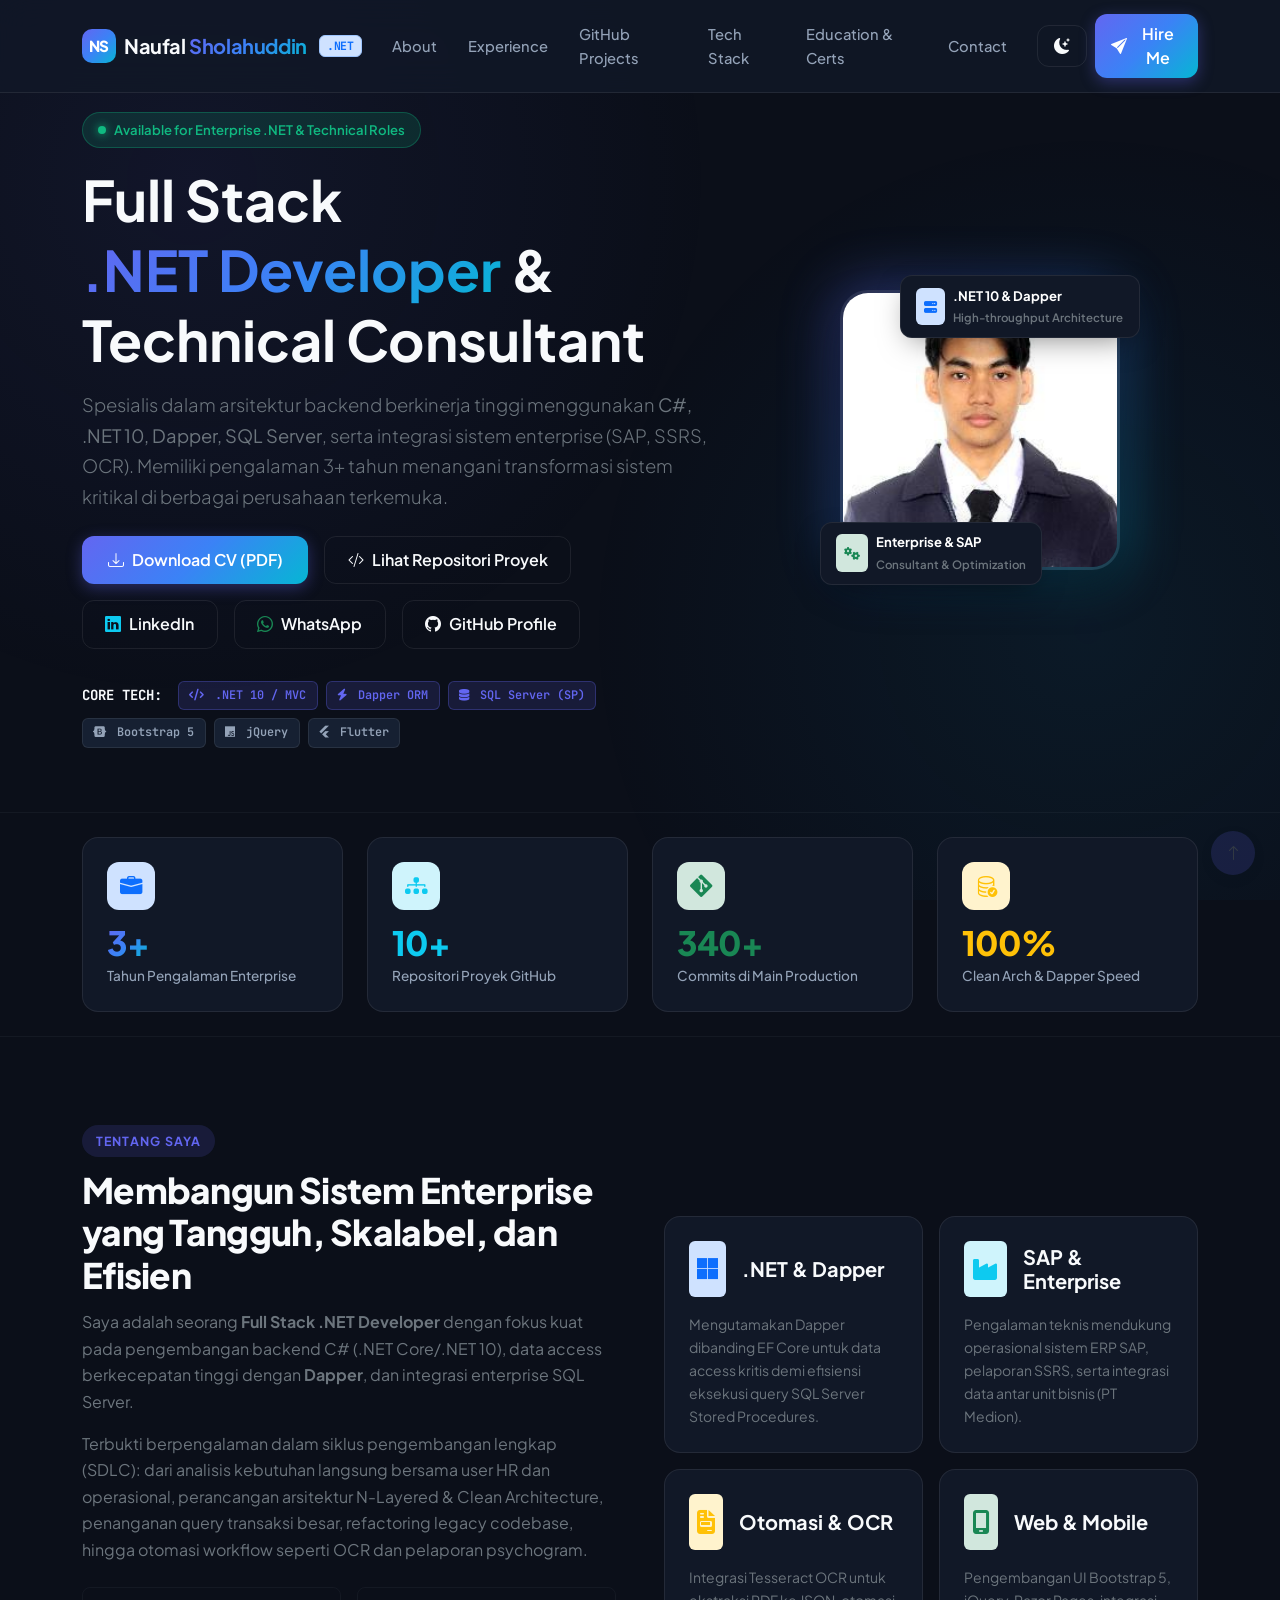
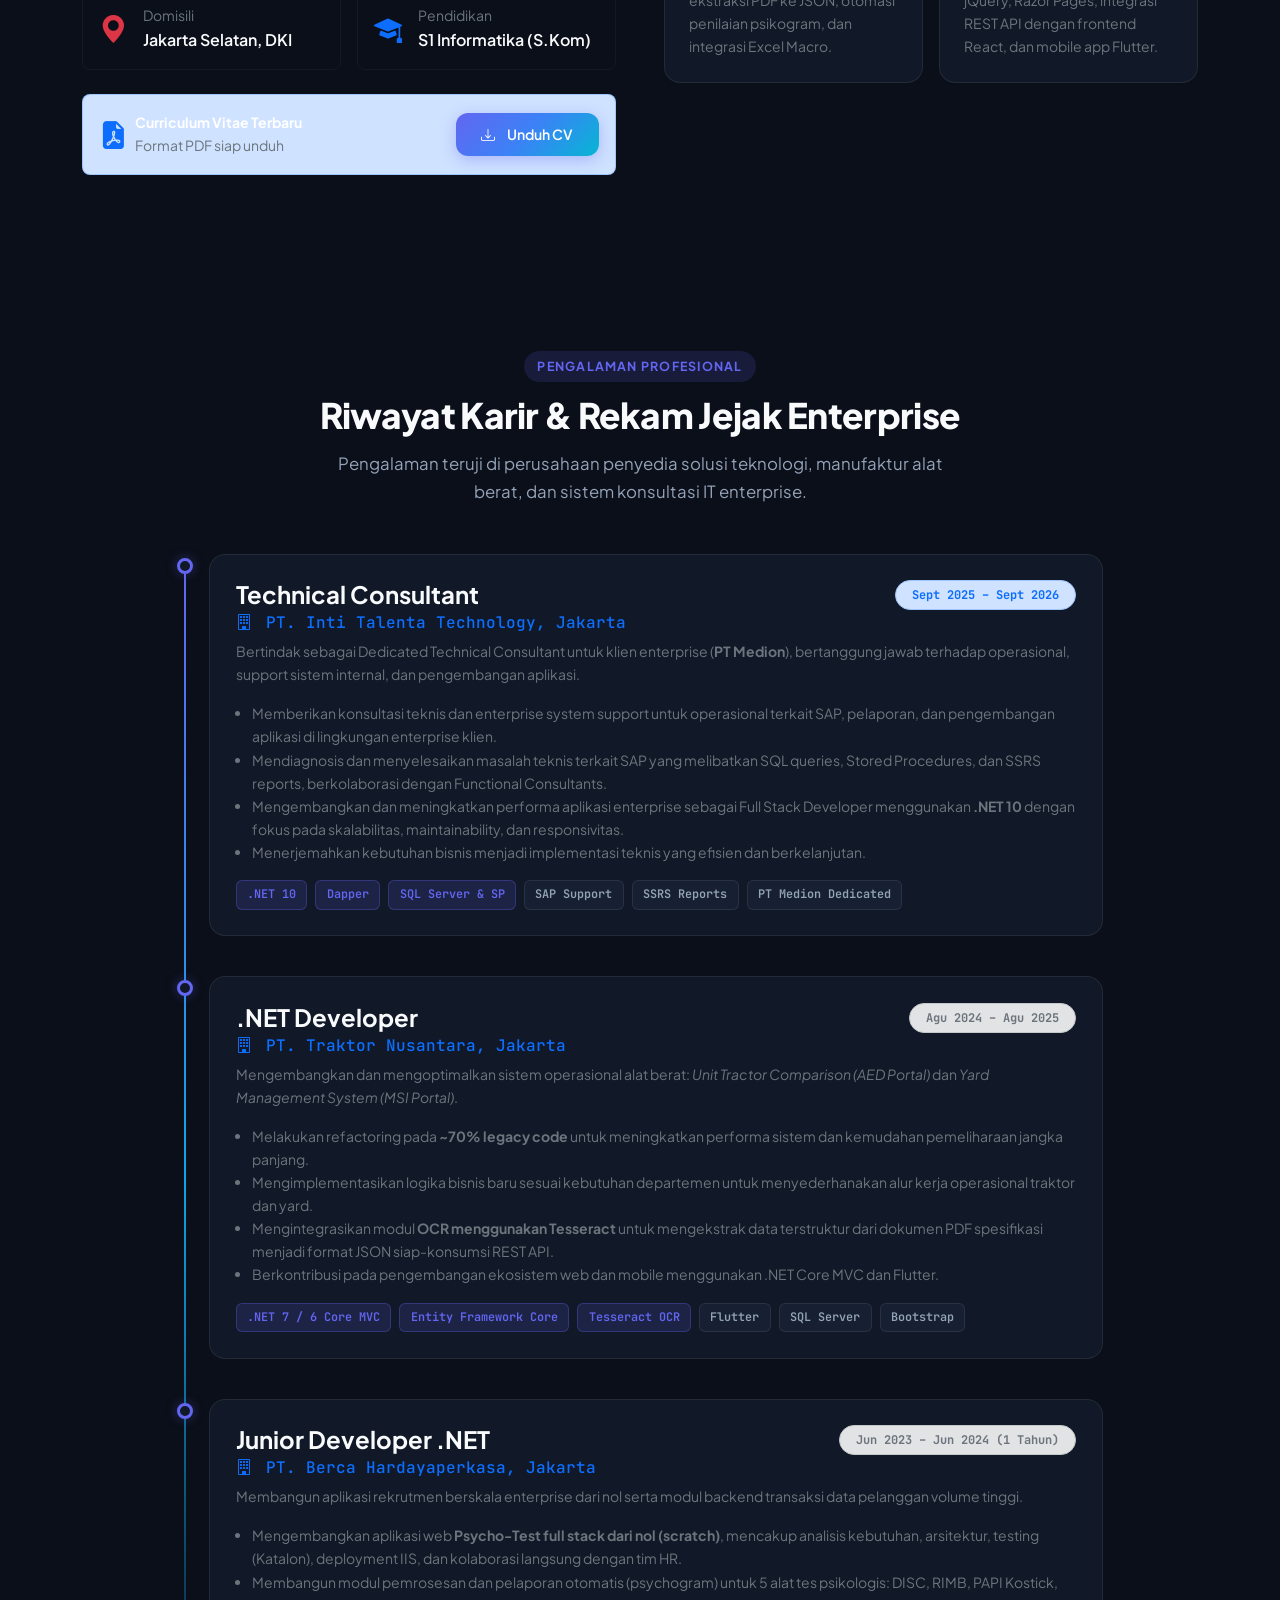
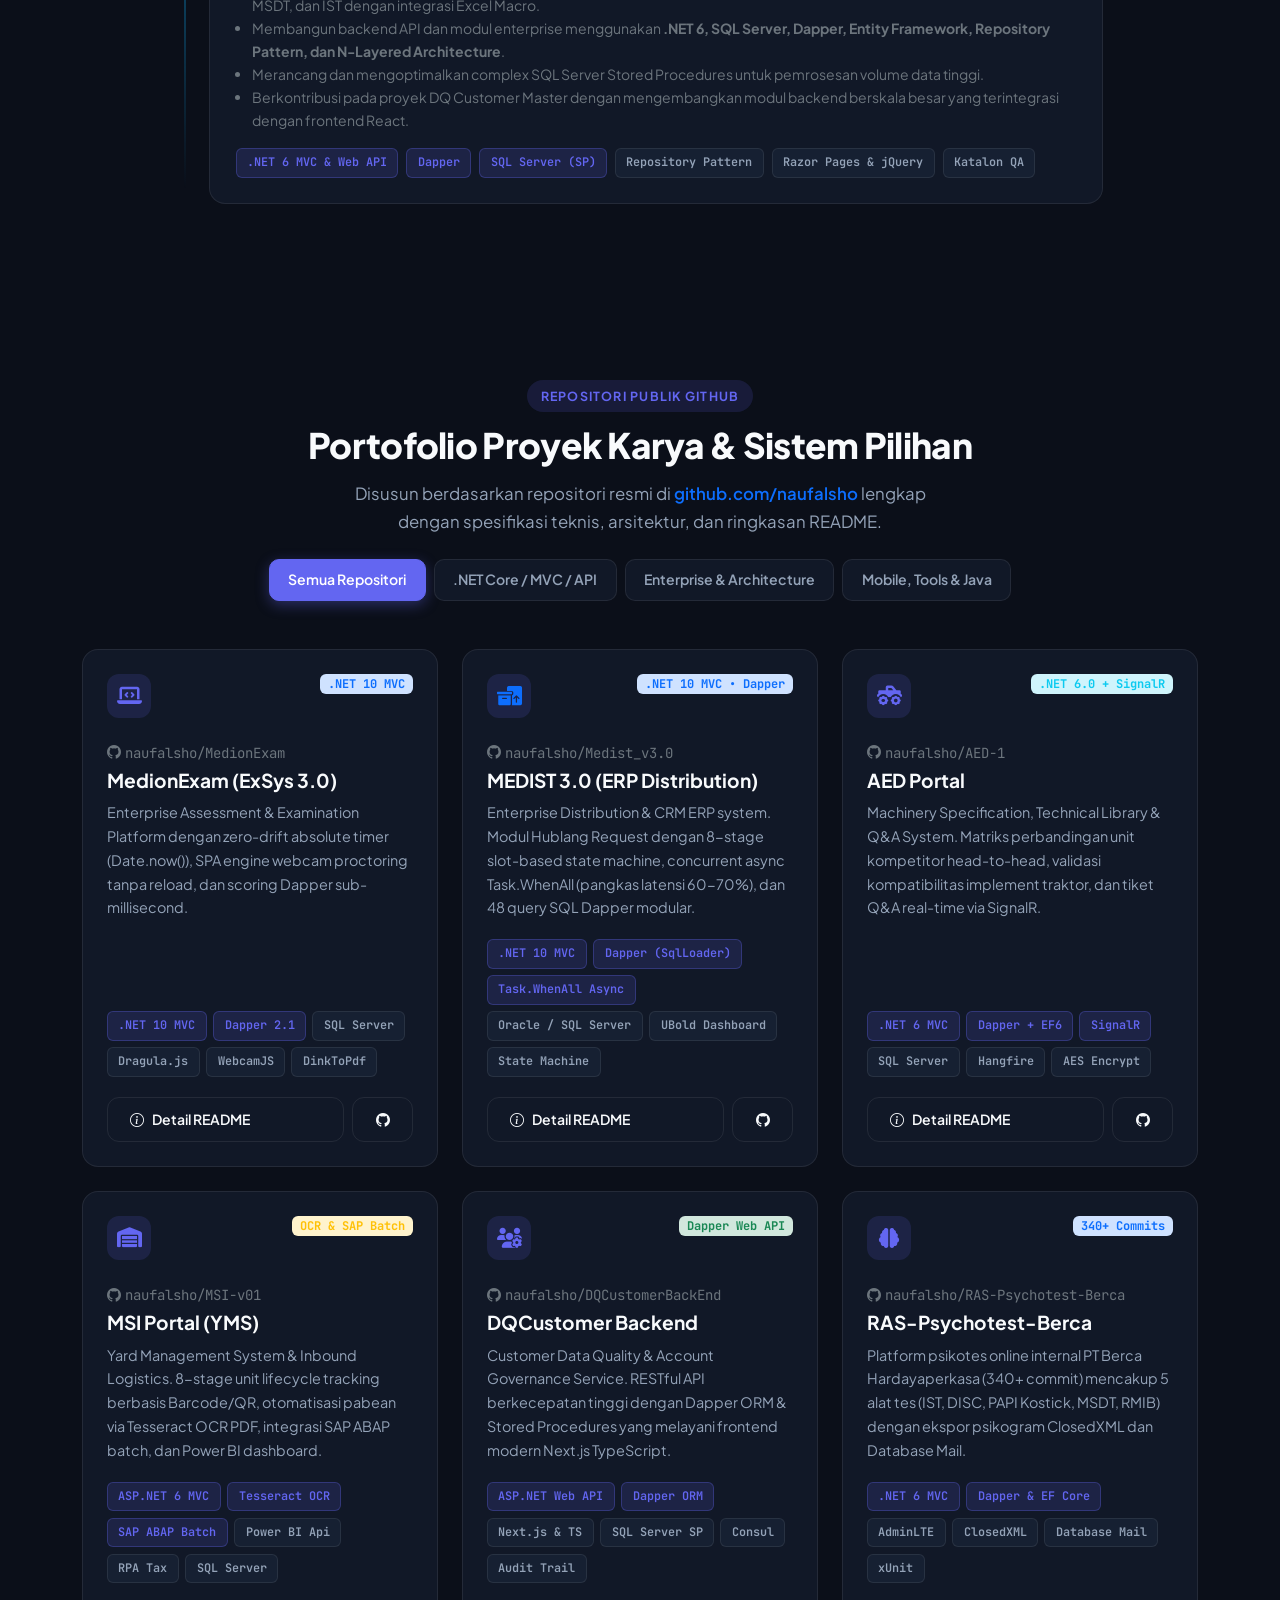
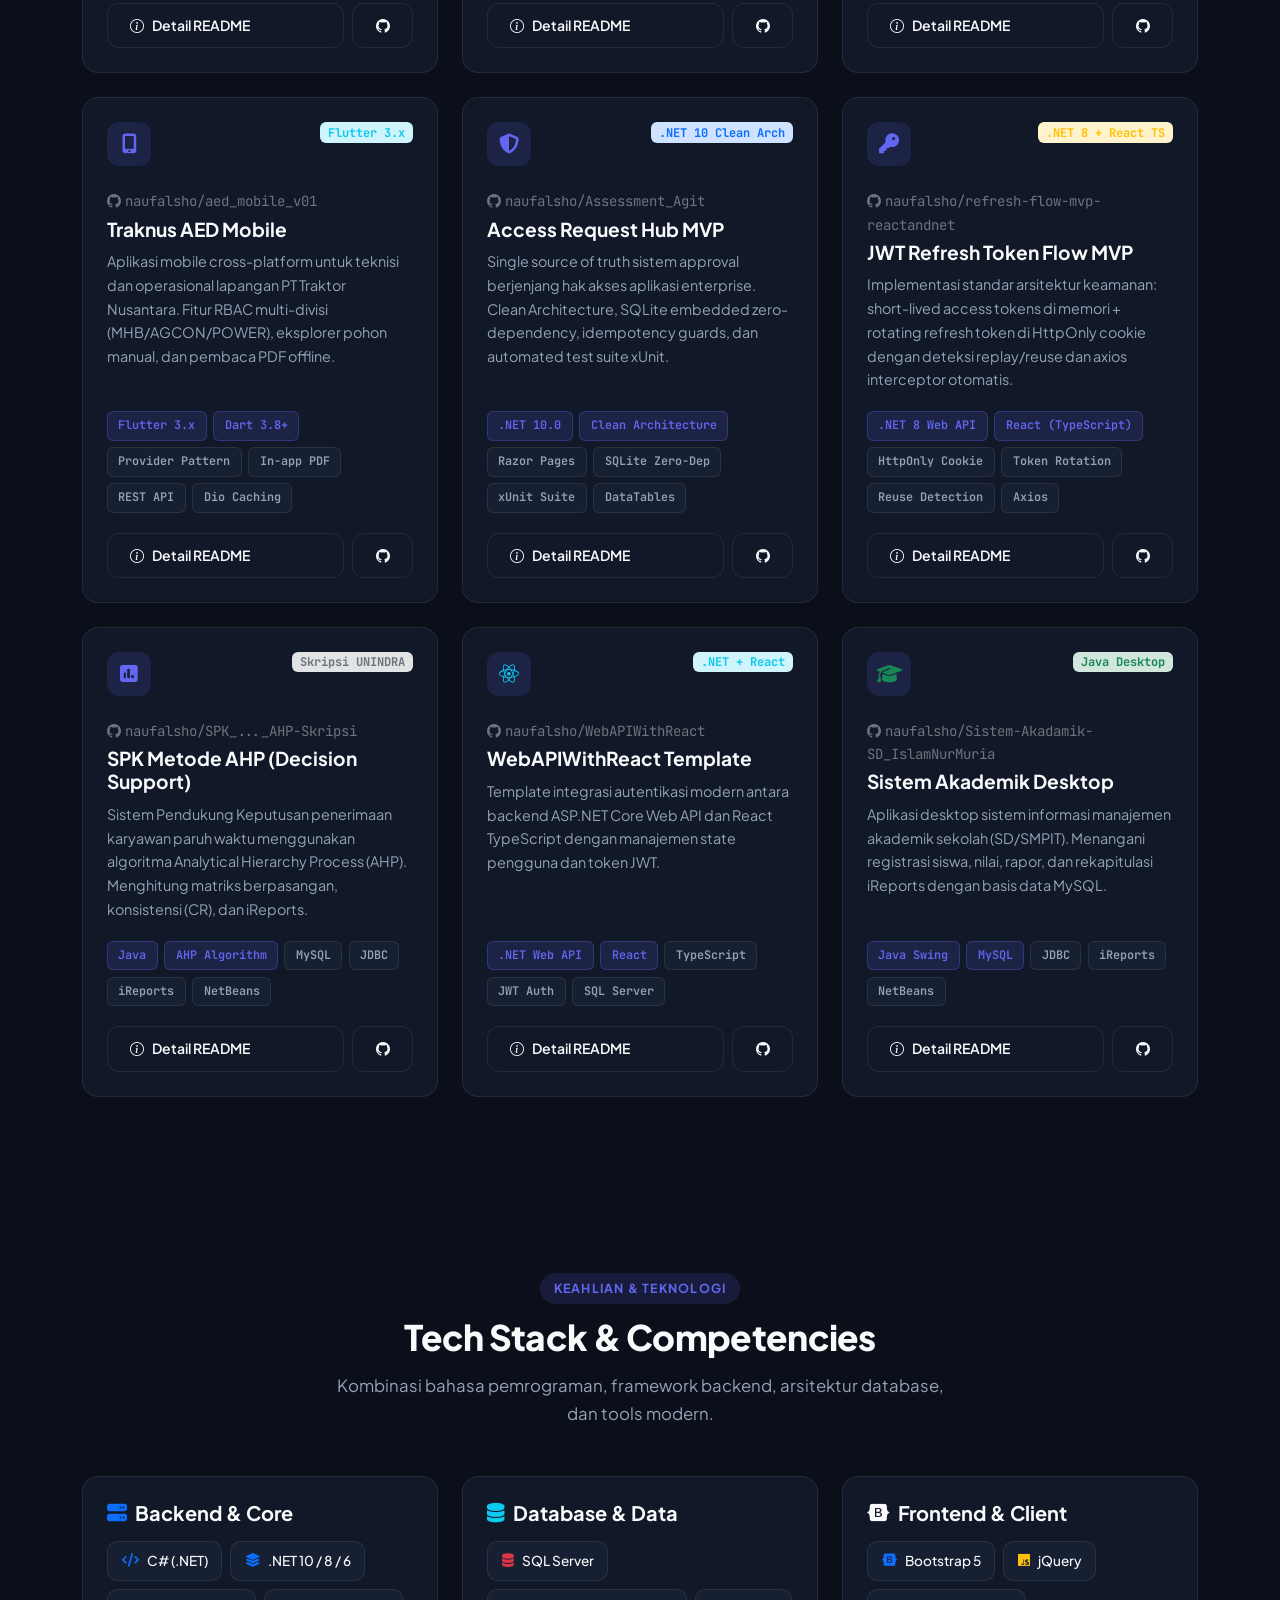
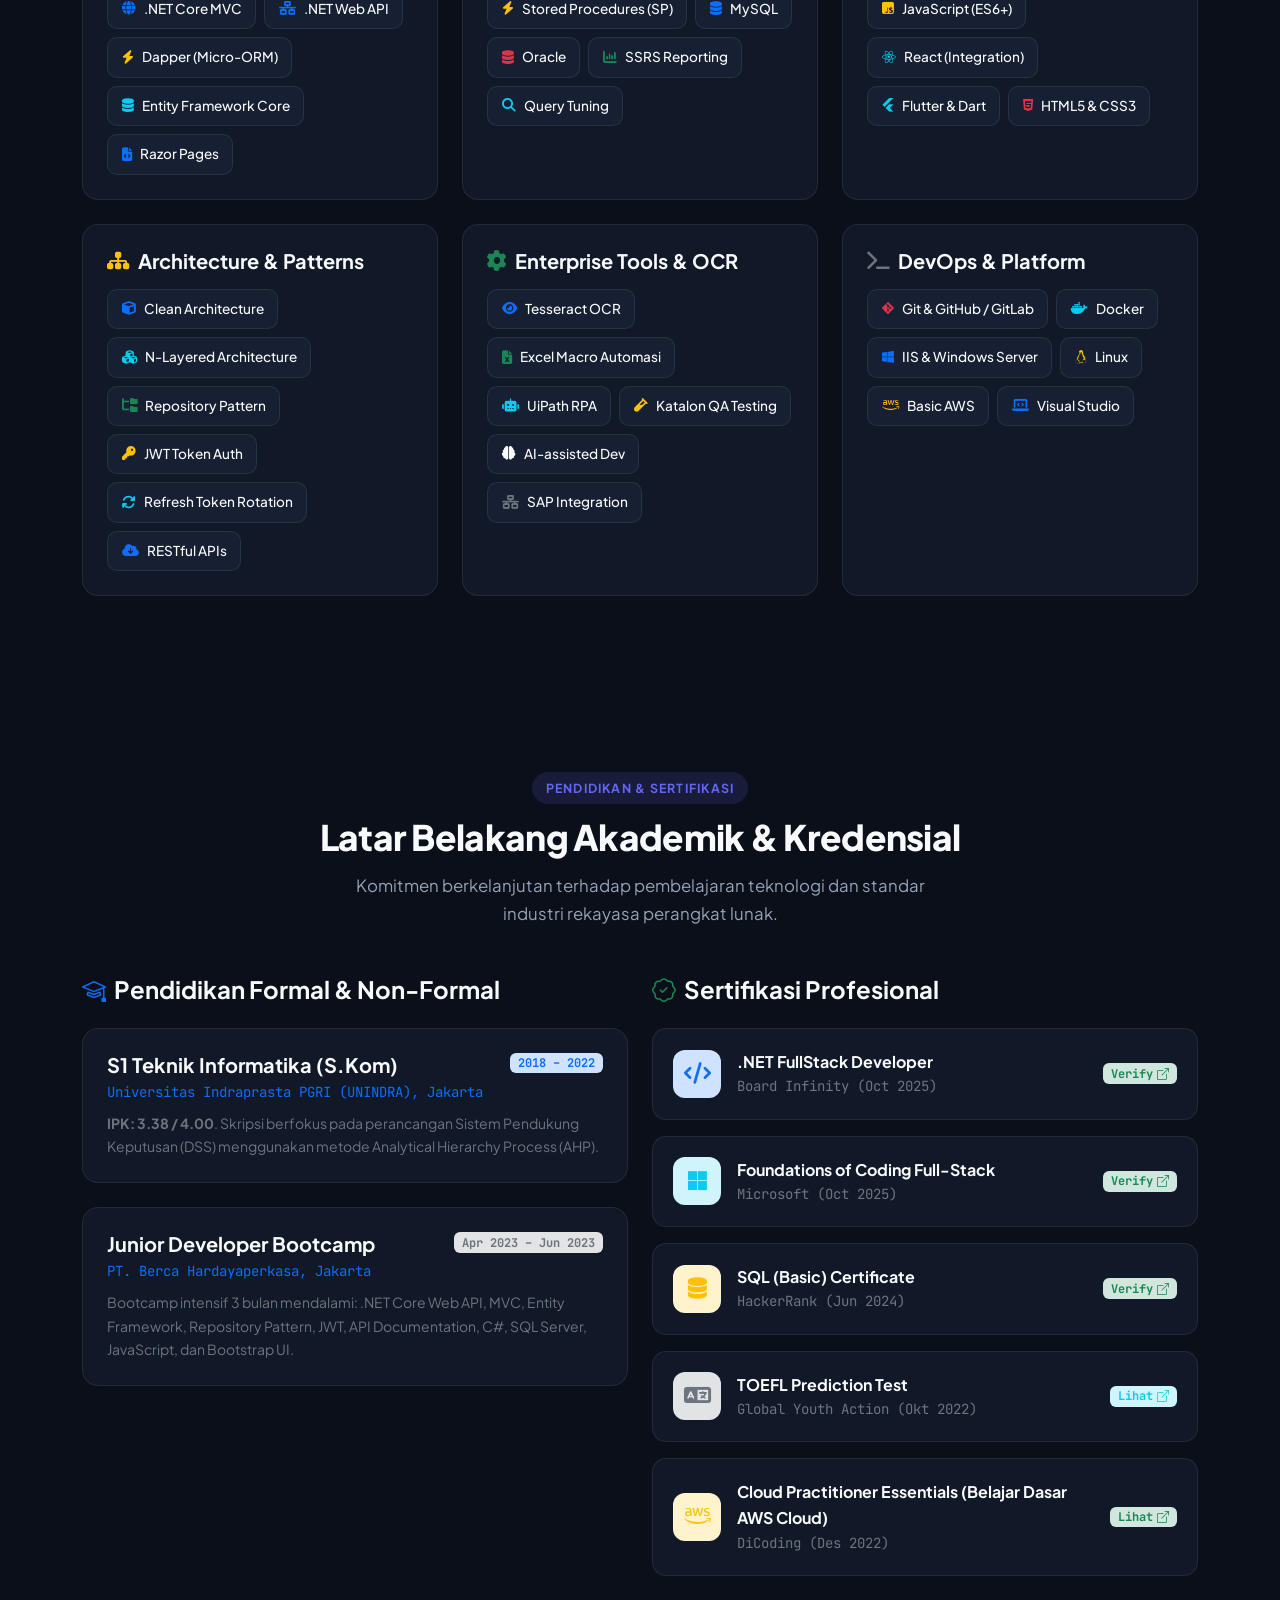
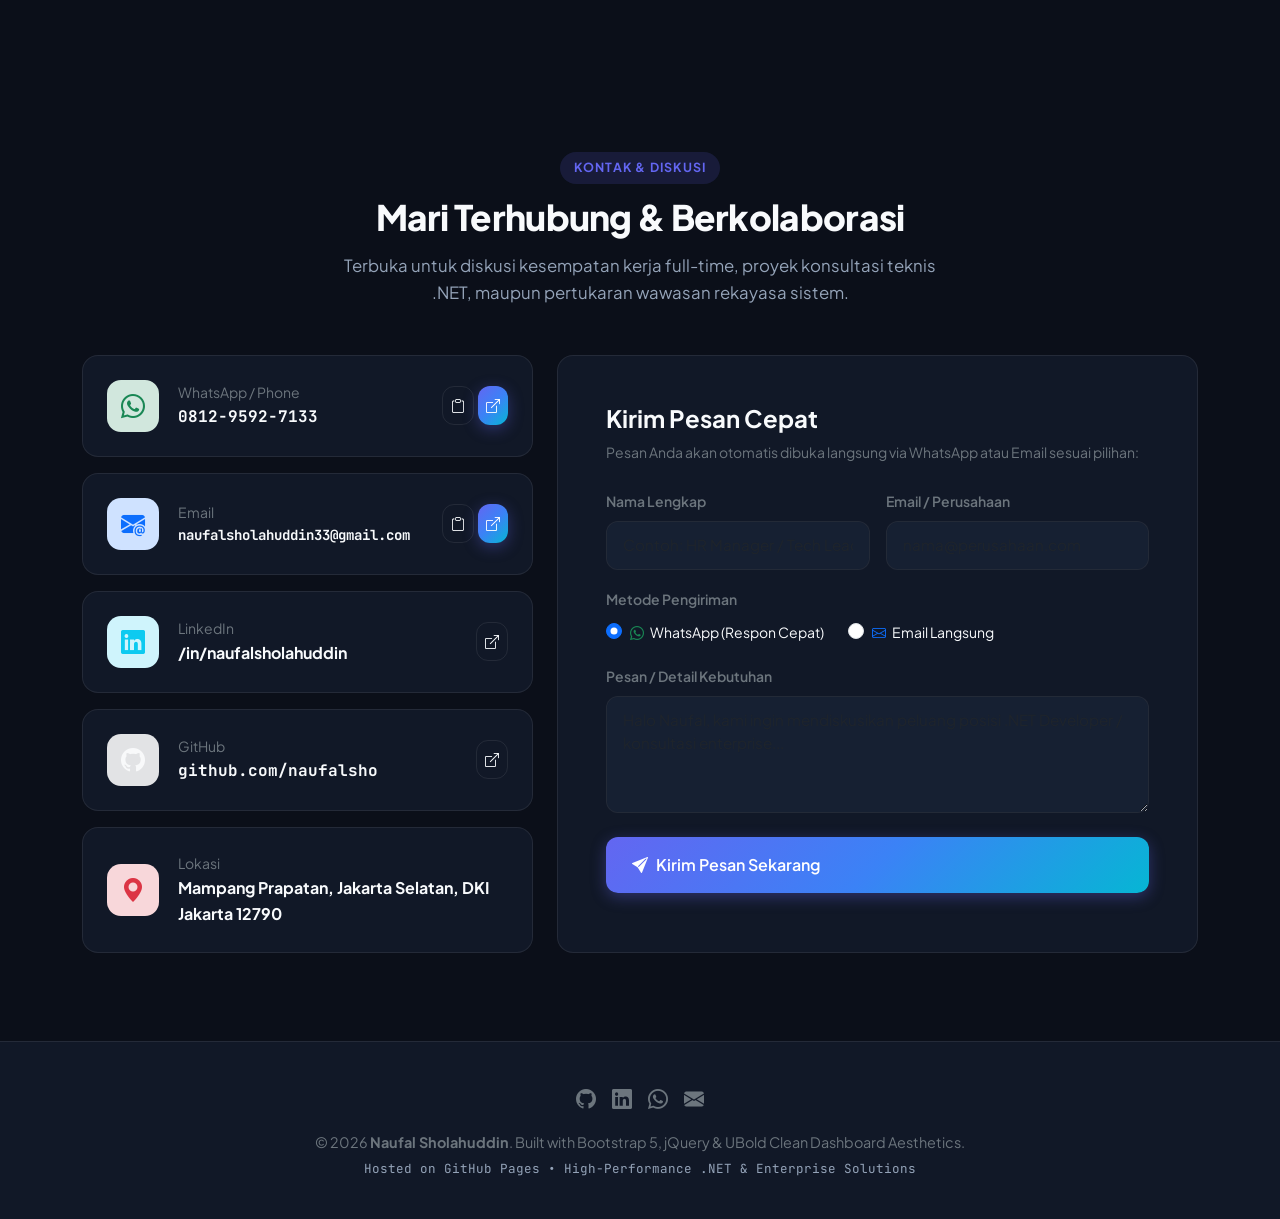
==== commit f60023f6: "feat: update hero actions, add Medist 3.0 project, and link certificate credentials" ====
--- a/index.html
+++ b/index.html
@@ -49,10 +49,6 @@
         </a>
 
         <div class="d-flex align-items-center d-lg-none gap-2">
-          <!-- Mobile CV Download -->
-          <a href="assets/cv/CV_Naufal_Sholahuddin_DotNet_Developer.pdf" download="CV_Naufal_Sholahuddin_DotNet_Developer.pdf" class="btn btn-outline-custom p-2" title="Download CV">
-            <i class="bi bi-file-earmark-pdf-fill text-danger"></i>
-          </a>
           <!-- Mobile Theme Toggle -->
           <button class="btn btn-outline-custom p-2" id="themeToggleBtnMobile" type="button" aria-label="Toggle Theme" onclick="$('#themeToggleBtn').click();">
             <i class="bi bi-moon-stars-fill" id="themeIconMobile"></i>
@@ -85,12 +81,6 @@
           </ul>
 
           <div class="d-flex align-items-center ms-lg-3 gap-2 mt-3 mt-lg-0">
-            <!-- Download CV Button in Navbar -->
-            <a href="assets/cv/CV_Naufal_Sholahuddin_DotNet_Developer.pdf" download="CV_Naufal_Sholahuddin_DotNet_Developer.pdf" class="btn btn-outline-custom px-3 py-2" title="Download CV Format PDF">
-              <i class="bi bi-file-earmark-pdf-fill text-danger"></i>
-              <span>Download CV</span>
-            </a>
-
             <!-- Theme Toggler Desktop -->
             <button class="btn btn-outline-custom d-none d-lg-inline-flex px-3 py-2" id="themeToggleBtn" type="button" title="Toggle Dark/Light Mode">
               <i class="bi bi-moon-stars-fill" id="themeIcon"></i>
@@ -122,7 +112,7 @@
               Spesialis dalam arsitektur backend berkinerja tinggi menggunakan <strong>C#, .NET 10, Dapper, SQL Server</strong>, serta integrasi sistem enterprise (SAP, SSRS, OCR). Memiliki pengalaman 3+ tahun menangani transformasi sistem kritikal di berbagai perusahaan terkemuka.
             </p>
 
-            <!-- Quick Action Buttons (including Download CV) -->
+            <!-- Quick Action Buttons (including Download CV & LinkedIn) -->
             <div class="d-flex flex-wrap gap-3 mb-4">
               <!-- DOWNLOAD CV BUTTON -->
               <a href="assets/cv/CV_Naufal_Sholahuddin_DotNet_Developer.pdf" download="CV_Naufal_Sholahuddin_DotNet_Developer.pdf" class="btn btn-primary-gradient">
@@ -132,6 +122,10 @@
               <a href="#projects" class="btn btn-outline-custom">
                 <i class="bi bi-code-slash"></i>
                 <span>Lihat Repositori Proyek</span>
+              </a>
+              <a href="https://www.linkedin.com/in/naufalsholahuddin" target="_blank" class="btn btn-outline-custom">
+                <i class="bi bi-linkedin text-info"></i>
+                <span>LinkedIn</span>
               </a>
               <a href="https://wa.me/6281295927133?text=Halo%20Naufal,%20saya%20tertarik%20dengan%20profil%20dan%20keahlian%20.NET%20Anda" target="_blank" class="btn btn-outline-custom">
                 <i class="bi bi-whatsapp text-success"></i>
@@ -514,7 +508,44 @@
             </div>
           </div>
 
-          <!-- Repo 2: AED-1 -->
+          <!-- Repo 2: Medist_v3.0 -->
+          <div class="col-md-6 col-lg-4 project-item dotnet fullstack">
+            <div class="card-custom project-card">
+              <div class="project-card-header">
+                <div class="project-icon-box">
+                  <i class="fa-solid fa-boxes-packing text-primary"></i>
+                </div>
+                <span class="badge bg-primary-subtle text-primary font-mono small">.NET 10 MVC • Dapper</span>
+              </div>
+              <div class="project-card-body">
+                <div class="small text-secondary mb-1 font-mono">
+                  <i class="bi bi-github me-1"></i>naufalsho/Medist_v3.0
+                </div>
+                <h5 class="project-card-title">MEDIST 3.0 (ERP Distribution)</h5>
+                <p class="project-card-desc">
+                  Enterprise Distribution & CRM ERP system. Modul Hublang Request dengan 8-stage slot-based state machine, concurrent async Task.WhenAll (pangkas latensi 60-70%), dan 48 query SQL Dapper modular.
+                </p>
+                <div class="tech-badge-container">
+                  <span class="tech-badge highlight">.NET 10 MVC</span>
+                  <span class="tech-badge highlight">Dapper (SqlLoader)</span>
+                  <span class="tech-badge highlight">Task.WhenAll Async</span>
+                  <span class="tech-badge">Oracle / SQL Server</span>
+                  <span class="tech-badge">UBold Dashboard</span>
+                  <span class="tech-badge">State Machine</span>
+                </div>
+                <div class="d-flex gap-2 mt-auto">
+                  <button class="btn btn-outline-custom flex-grow-1 btn-sm btn-view-detail" data-project="medist3">
+                    <i class="bi bi-info-circle"></i> Detail README
+                  </button>
+                  <a href="https://github.com/naufalsho/Medist_v3.0" target="_blank" class="btn btn-outline-custom btn-sm" title="Buka Repositori GitHub">
+                    <i class="bi bi-github"></i>
+                  </a>
+                </div>
+              </div>
+            </div>
+          </div>
+
+          <!-- Repo 3: AED-1 -->
           <div class="col-md-6 col-lg-4 project-item dotnet fullstack">
             <div class="card-custom project-card">
               <div class="project-card-header">
@@ -1060,32 +1091,36 @@
             </h4>
 
             <div class="d-flex flex-column gap-3">
-              <!-- Cert 1 -->
-              <div class="cert-card">
+              <!-- Cert a: .NET FullStack Developer (Board Infinity) -->
+              <a href="https://www.coursera.org/account/accomplishments/specialization/JCWB4SREZNH2" target="_blank" rel="noopener noreferrer" class="cert-card text-decoration-none" title="Buka Kredensial Sertifikat Coursera">
                 <div class="cert-icon bg-primary-subtle text-primary">
+                  <i class="fa-solid fa-code"></i>
+                </div>
+                <div class="flex-grow-1">
+                  <div class="fw-bold">.NET FullStack Developer</div>
+                  <div class="small text-secondary font-mono">Board Infinity (Oct 2025)</div>
+                </div>
+                <span class="badge bg-success-subtle text-success small font-mono d-flex align-items-center gap-1">
+                  Verify <i class="bi bi-box-arrow-up-right"></i>
+                </span>
+              </a>
+
+              <!-- Cert b: Foundations of Coding Full-Stack (Microsoft) -->
+              <a href="https://www.coursera.org/account/accomplishments/verify/02FH0N7DNQAS" target="_blank" rel="noopener noreferrer" class="cert-card text-decoration-none" title="Buka Kredensial Sertifikat Microsoft">
+                <div class="cert-icon bg-info-subtle text-info">
                   <i class="fa-brands fa-microsoft"></i>
                 </div>
                 <div class="flex-grow-1">
                   <div class="fw-bold">Foundations of Coding Full-Stack</div>
-                  <div class="small text-secondary font-mono">Microsoft (Okt 2025)</div>
-                </div>
-                <span class="badge bg-success-subtle text-success small font-mono">Verified</span>
-              </div>
-
-              <!-- Cert 2 -->
-              <div class="cert-card">
-                <div class="cert-icon bg-info-subtle text-info">
-                  <i class="fa-solid fa-code"></i>
-                </div>
-                <div class="flex-grow-1">
-                  <div class="fw-bold">.NET FullStack Developer</div>
-                  <div class="small text-secondary font-mono">Board Infinity (Okt 2025)</div>
-                </div>
-                <span class="badge bg-success-subtle text-success small font-mono">Verified</span>
-              </div>
-
-              <!-- Cert 3 -->
-              <div class="cert-card">
+                  <div class="small text-secondary font-mono">Microsoft (Oct 2025)</div>
+                </div>
+                <span class="badge bg-success-subtle text-success small font-mono d-flex align-items-center gap-1">
+                  Verify <i class="bi bi-box-arrow-up-right"></i>
+                </span>
+              </a>
+
+              <!-- Cert c: SQL (Basic) Certificate (HackerRank) -->
+              <a href="https://www.hackerrank.com/certificates/iframe/9ad16543e1a7" target="_blank" rel="noopener noreferrer" class="cert-card text-decoration-none" title="Buka Kredensial Sertifikat HackerRank">
                 <div class="cert-icon bg-warning-subtle text-warning">
                   <i class="fa-solid fa-database"></i>
                 </div>
@@ -1093,11 +1128,13 @@
                   <div class="fw-bold">SQL (Basic) Certificate</div>
                   <div class="small text-secondary font-mono">HackerRank (Jun 2024)</div>
                 </div>
-                <span class="badge bg-success-subtle text-success small font-mono">Verified</span>
-              </div>
-
-              <!-- Cert 4 -->
-              <div class="cert-card">
+                <span class="badge bg-success-subtle text-success small font-mono d-flex align-items-center gap-1">
+                  Verify <i class="bi bi-box-arrow-up-right"></i>
+                </span>
+              </a>
+
+              <!-- Cert d: TOEFL Prediction Test (Global Youth Action) -->
+              <a href="https://drive.google.com/file/d/1Vbc_npYWIi2QmWTP4SAd8bFeX8CalbUi/view" target="_blank" rel="noopener noreferrer" class="cert-card text-decoration-none" title="Lihat Sertifikat TOEFL Prediction">
                 <div class="cert-icon bg-secondary-subtle text-secondary">
                   <i class="fa-solid fa-language"></i>
                 </div>
@@ -1105,8 +1142,24 @@
                   <div class="fw-bold">TOEFL Prediction Test</div>
                   <div class="small text-secondary font-mono">Global Youth Action (Okt 2022)</div>
                 </div>
-                <span class="badge bg-info-subtle text-info small font-mono">Language</span>
-              </div>
+                <span class="badge bg-info-subtle text-info small font-mono d-flex align-items-center gap-1">
+                  Lihat <i class="bi bi-box-arrow-up-right"></i>
+                </span>
+              </a>
+
+              <!-- Cert e: Cloud Practitioner Essentials (Dicoding) -->
+              <a href="https://drive.google.com/file/d/17L_tB7c7fHBm8tV6qpVVAoFDraG-vqL8/view?usp=sharing" target="_blank" rel="noopener noreferrer" class="cert-card text-decoration-none" title="Lihat Sertifikat Dicoding AWS Cloud">
+                <div class="cert-icon bg-warning-subtle text-warning">
+                  <i class="fa-brands fa-aws"></i>
+                </div>
+                <div class="flex-grow-1">
+                  <div class="fw-bold">Cloud Practitioner Essentials (Belajar Dasar AWS Cloud)</div>
+                  <div class="small text-secondary font-mono">DiCoding (Des 2022)</div>
+                </div>
+                <span class="badge bg-success-subtle text-success small font-mono d-flex align-items-center gap-1">
+                  Lihat <i class="bi bi-box-arrow-up-right"></i>
+                </span>
+              </a>
             </div>
           </div>
         </div>
--- a/css/style.css
+++ b/css/style.css
@@ -539,12 +539,15 @@
   align-items: center;
   gap: 1rem;
   transition: var(--transition-normal);
+  color: inherit;
+  text-decoration: none;
 }
 
 .cert-card:hover {
   border-color: var(--border-hover);
   transform: translateY(-3px);
   box-shadow: var(--card-shadow-hover);
+  color: inherit;
 }
 
 .cert-icon {
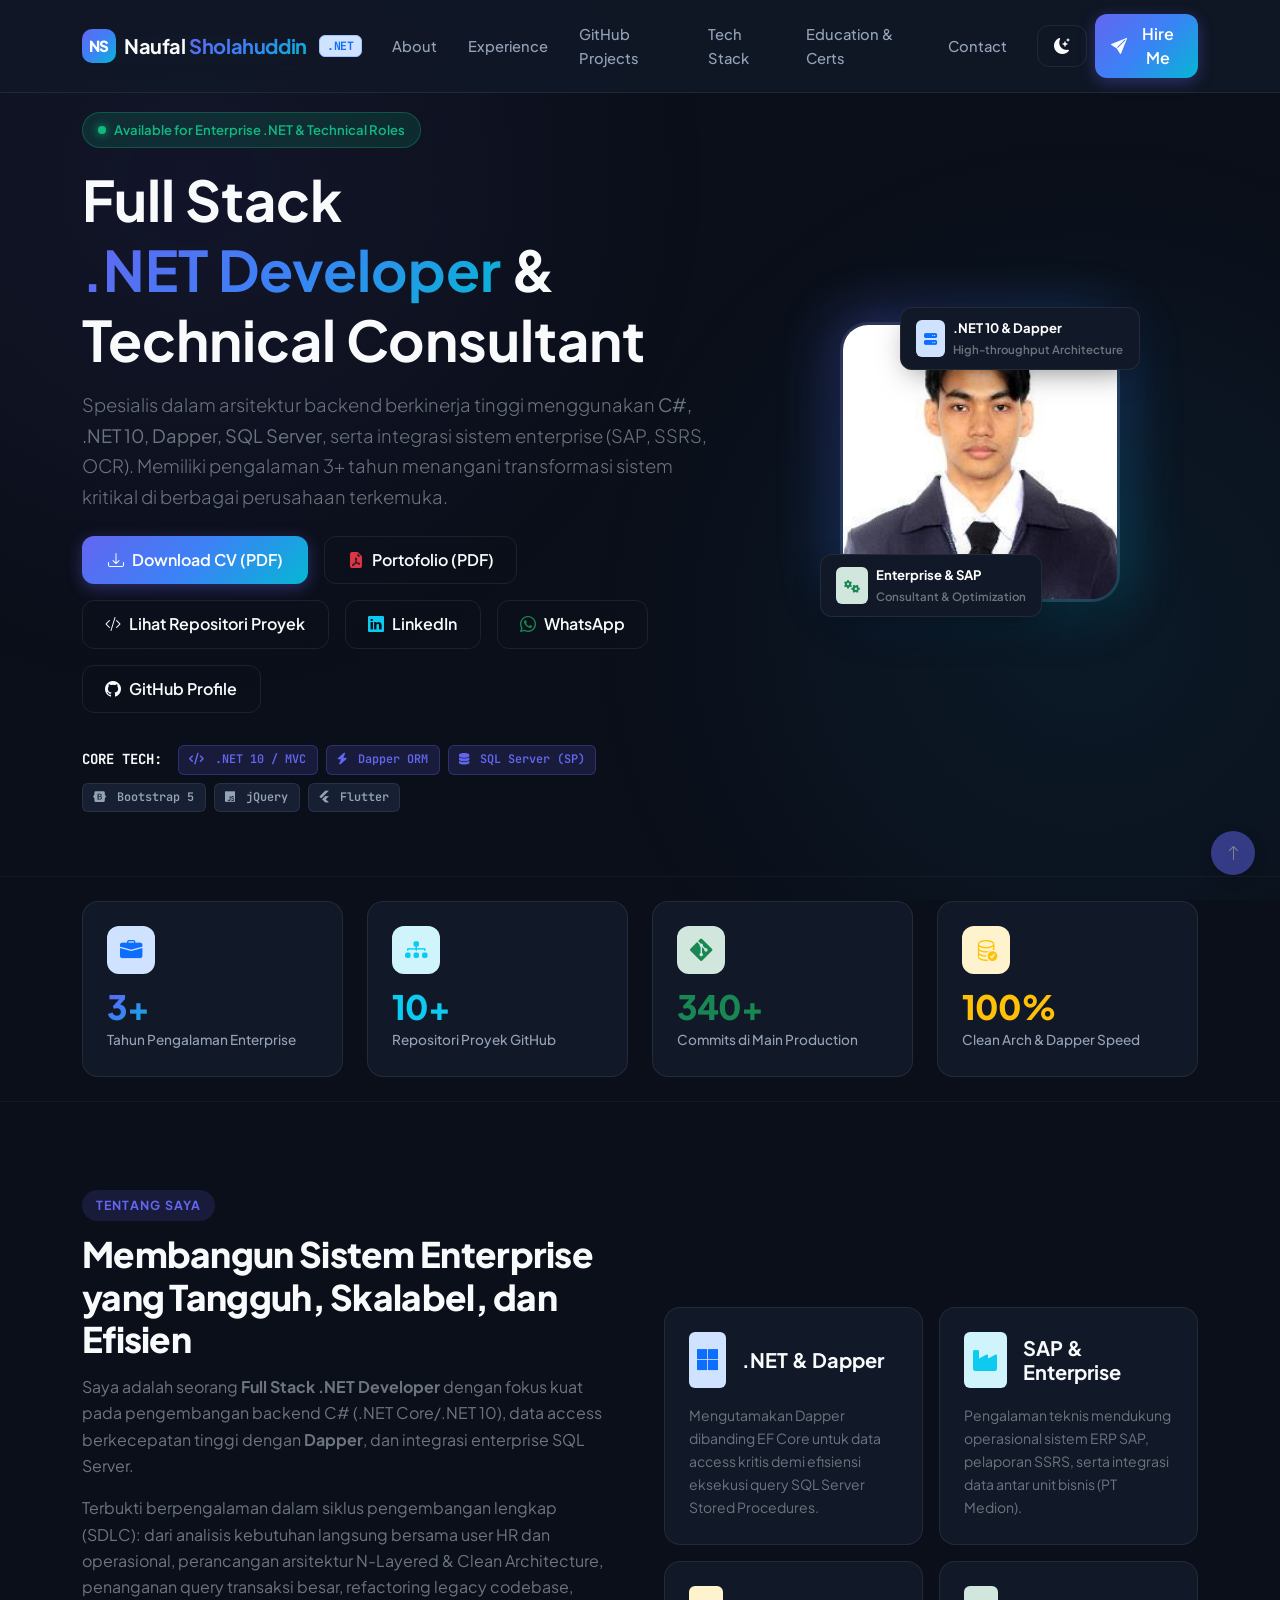
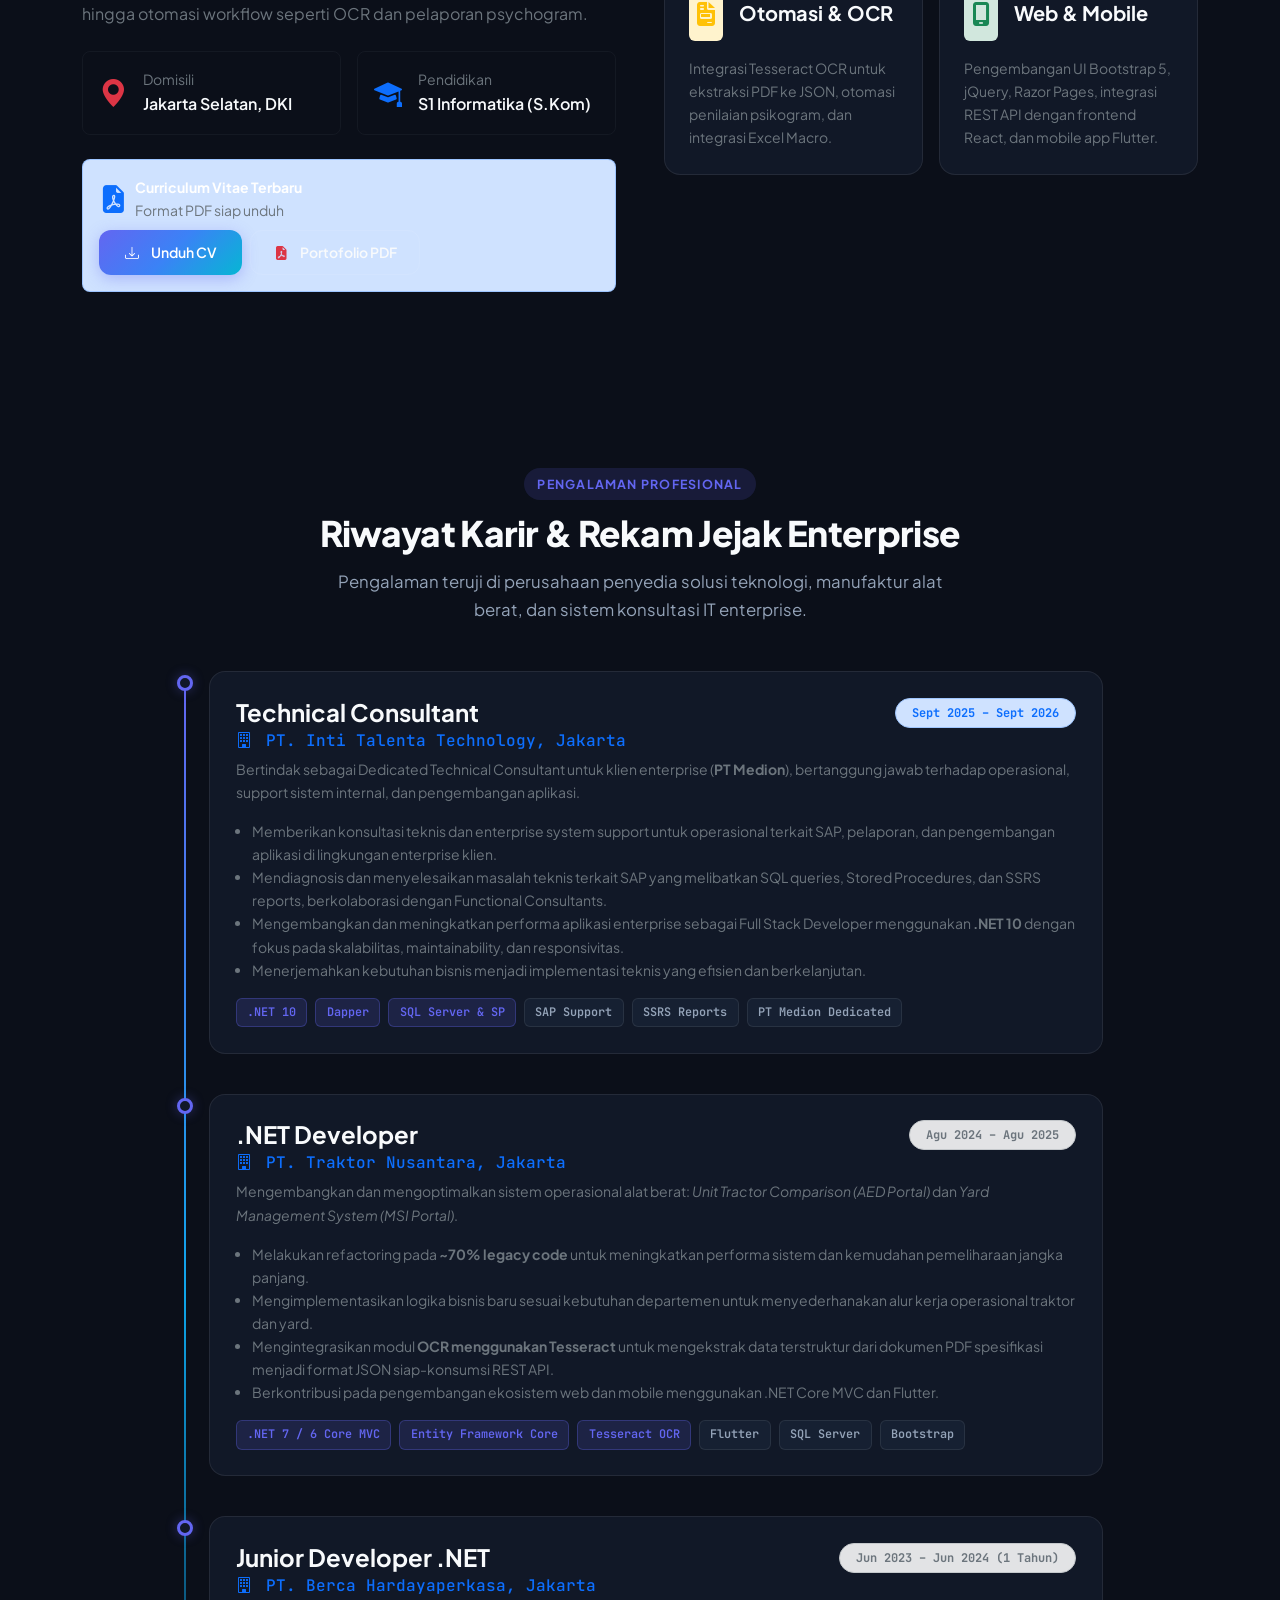
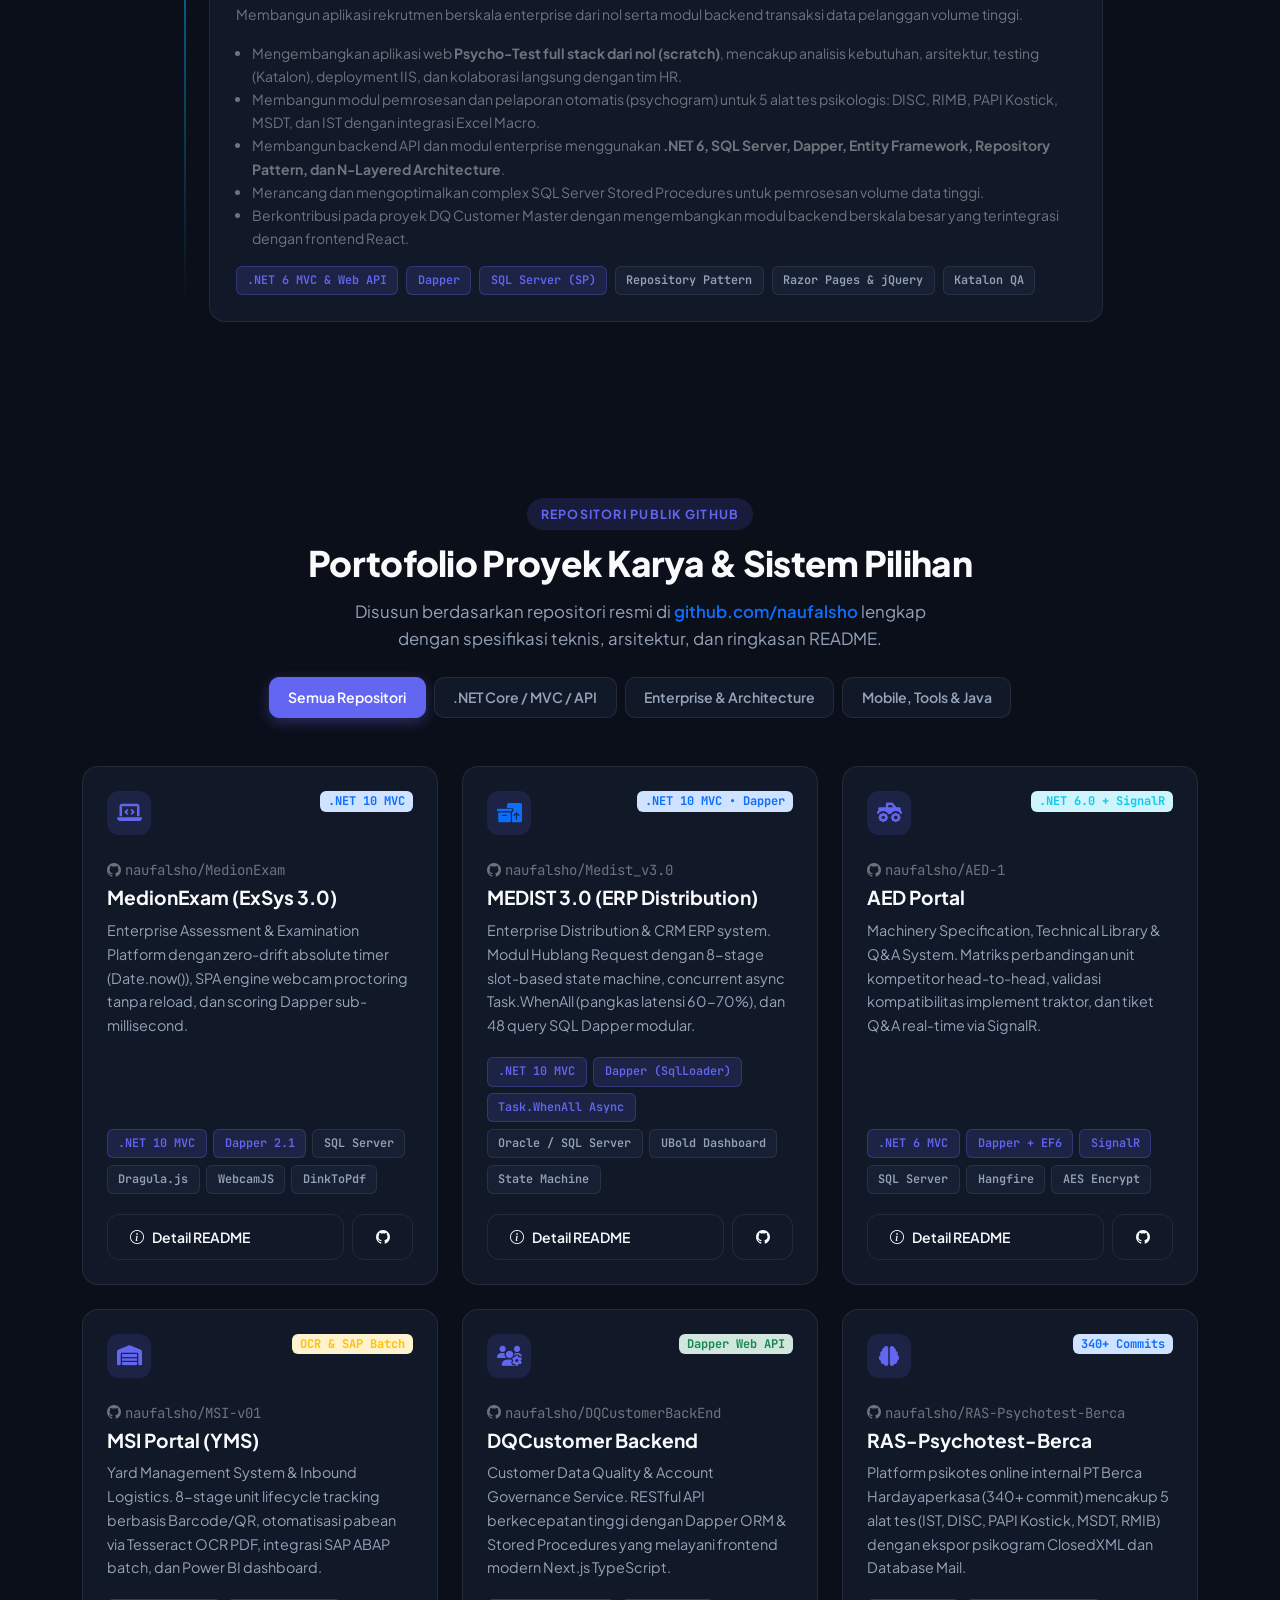
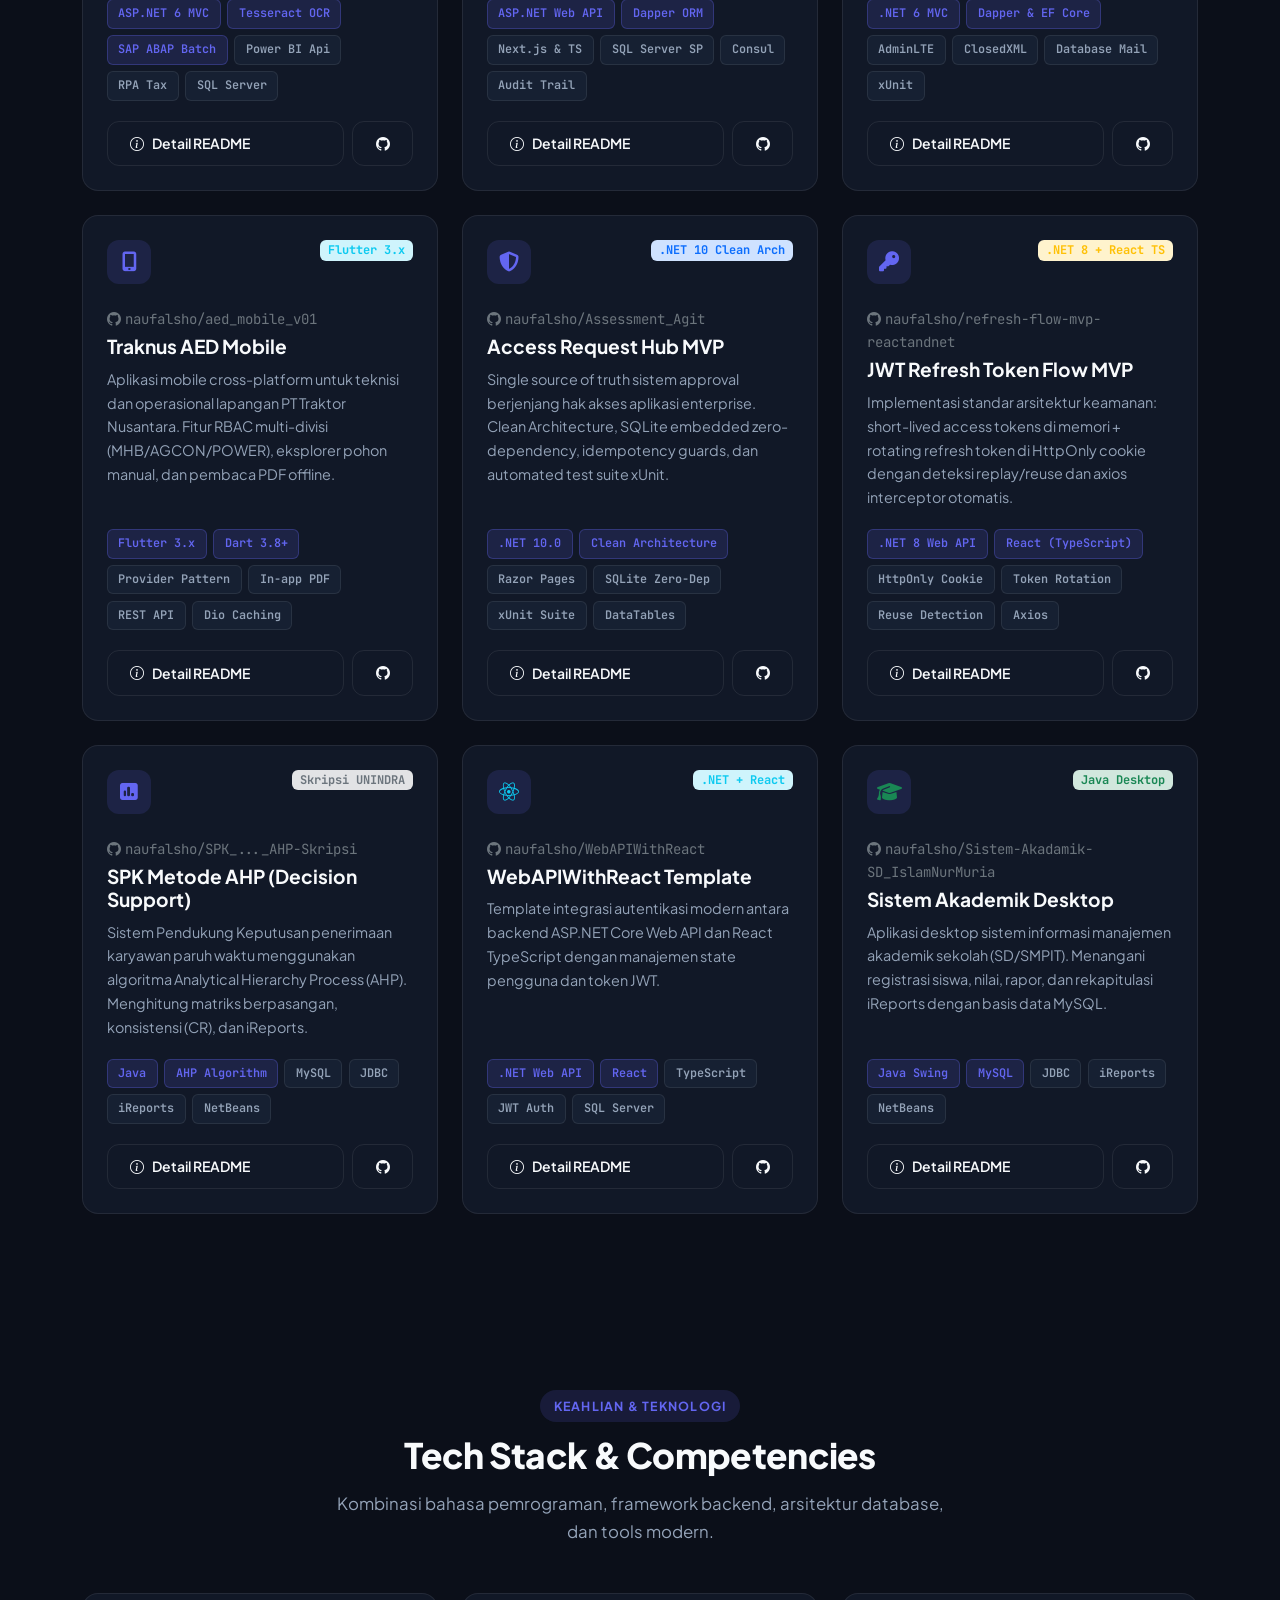
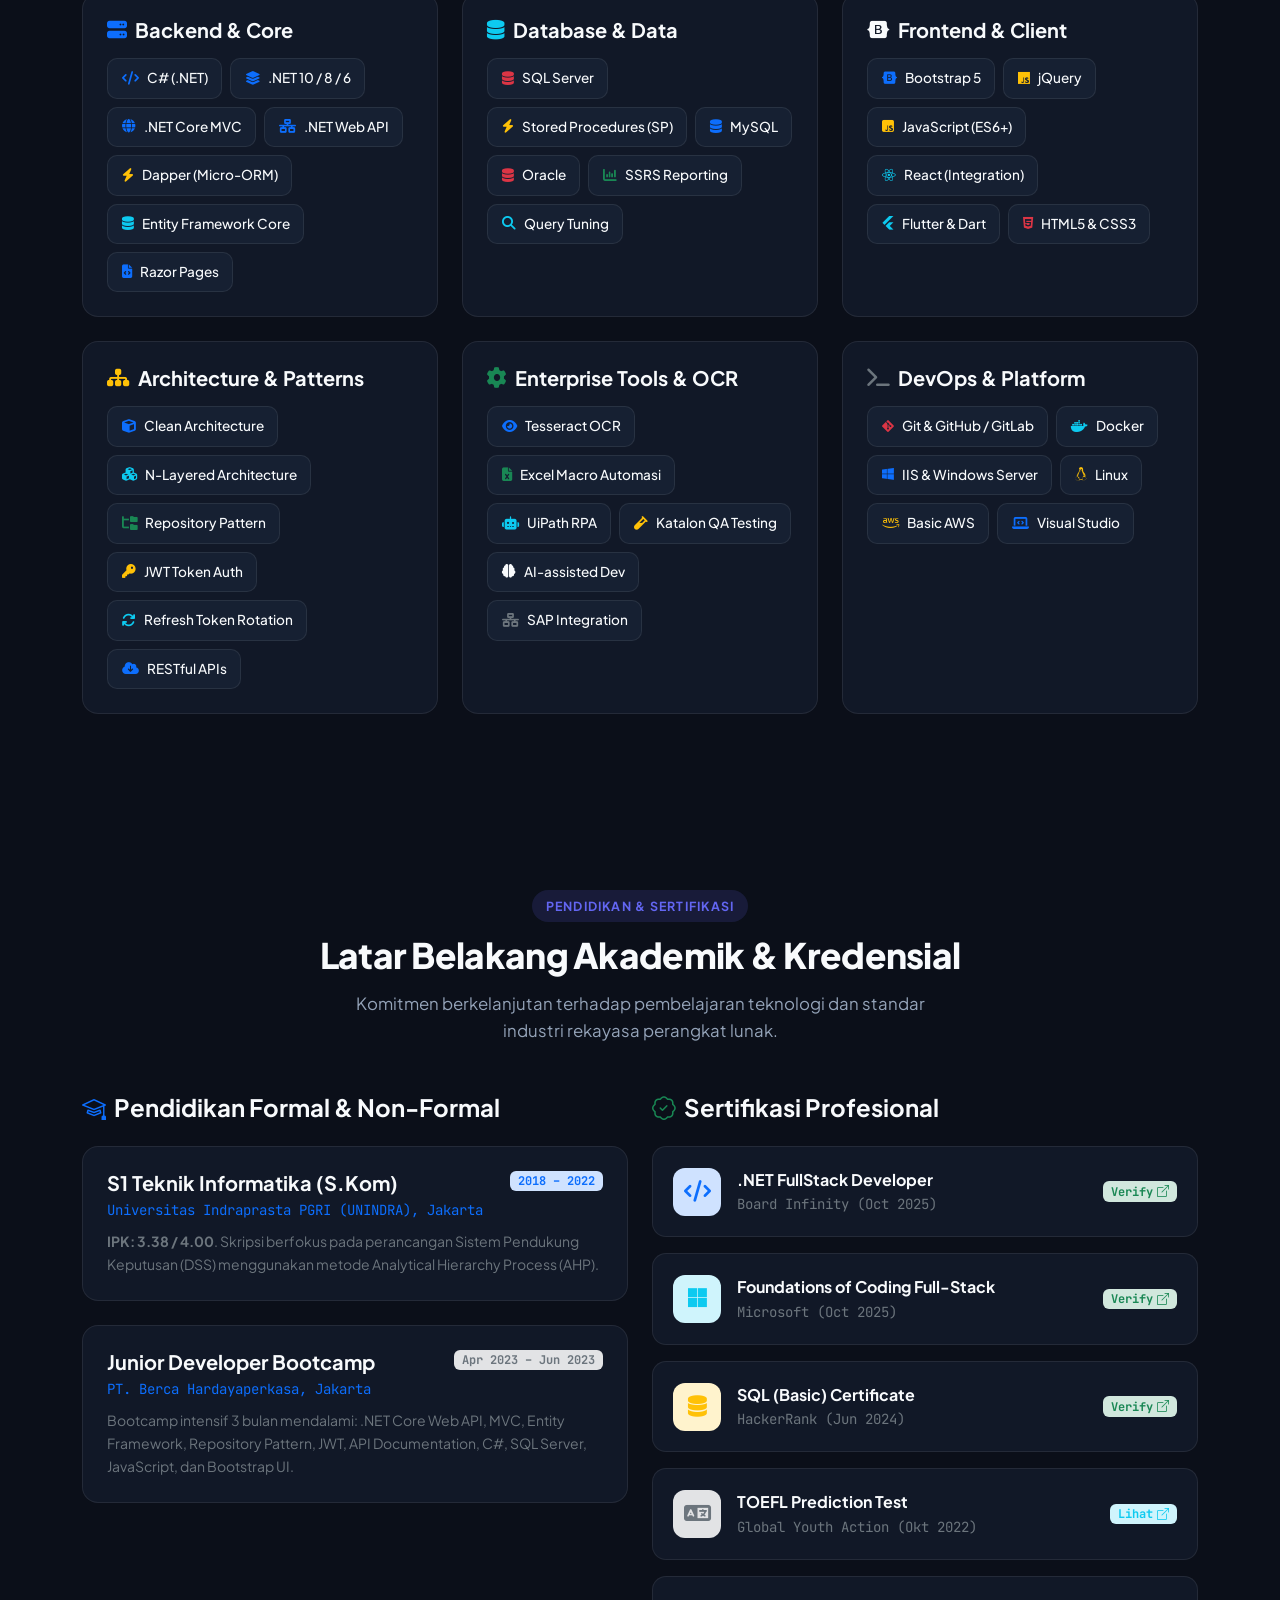
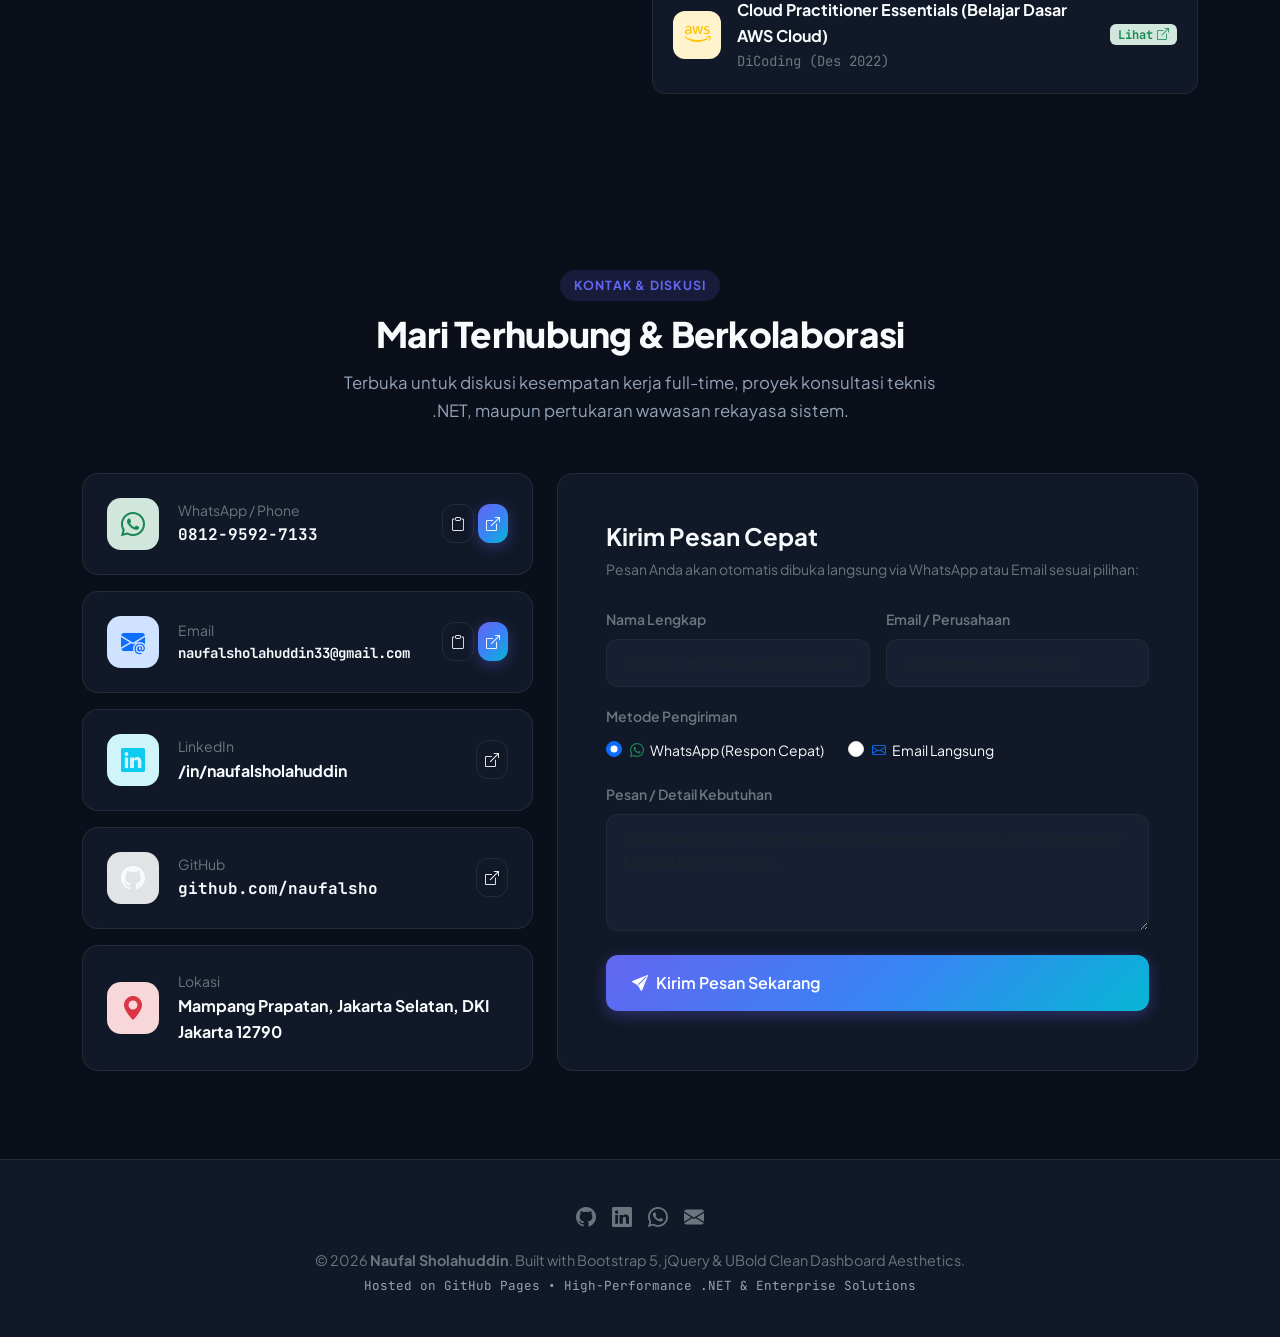
==== commit fc143b57: "feat: generate high-fidelity PDF portfolio and add download buttons" ====
--- a/index.html
+++ b/index.html
@@ -119,6 +119,11 @@
                 <i class="bi bi-download"></i>
                 <span>Download CV (PDF)</span>
               </a>
+              <!-- DOWNLOAD PORTFOLIO PDF BUTTON -->
+              <a href="assets/pdf/Portofolio_Naufal_Sholahuddin_DotNet_Developer.pdf" download="Portofolio_Naufal_Sholahuddin_DotNet_Developer.pdf" class="btn btn-outline-custom" title="Unduh Dokumen Portofolio Lengkap (PDF)">
+                <i class="bi bi-file-earmark-pdf-fill text-danger"></i>
+                <span>Portofolio (PDF)</span>
+              </a>
               <a href="#projects" class="btn btn-outline-custom">
                 <i class="bi bi-code-slash"></i>
                 <span>Lihat Repositori Proyek</span>
@@ -265,9 +270,14 @@
                   <div class="small text-secondary">Format PDF siap unduh</div>
                 </div>
               </div>
-              <a href="assets/cv/CV_Naufal_Sholahuddin_DotNet_Developer.pdf" download="CV_Naufal_Sholahuddin_DotNet_Developer.pdf" class="btn btn-primary-gradient btn-sm">
-                <i class="bi bi-download me-1"></i> Unduh CV
-              </a>
+              <div class="d-flex flex-wrap gap-2">
+                <a href="assets/cv/CV_Naufal_Sholahuddin_DotNet_Developer.pdf" download="CV_Naufal_Sholahuddin_DotNet_Developer.pdf" class="btn btn-primary-gradient btn-sm">
+                  <i class="bi bi-download me-1"></i> Unduh CV
+                </a>
+                <a href="assets/pdf/Portofolio_Naufal_Sholahuddin_DotNet_Developer.pdf" download="Portofolio_Naufal_Sholahuddin_DotNet_Developer.pdf" class="btn btn-outline-custom btn-sm">
+                  <i class="bi bi-file-earmark-pdf-fill text-danger me-1"></i> Portofolio PDF
+                </a>
+              </div>
             </div>
           </div>
 
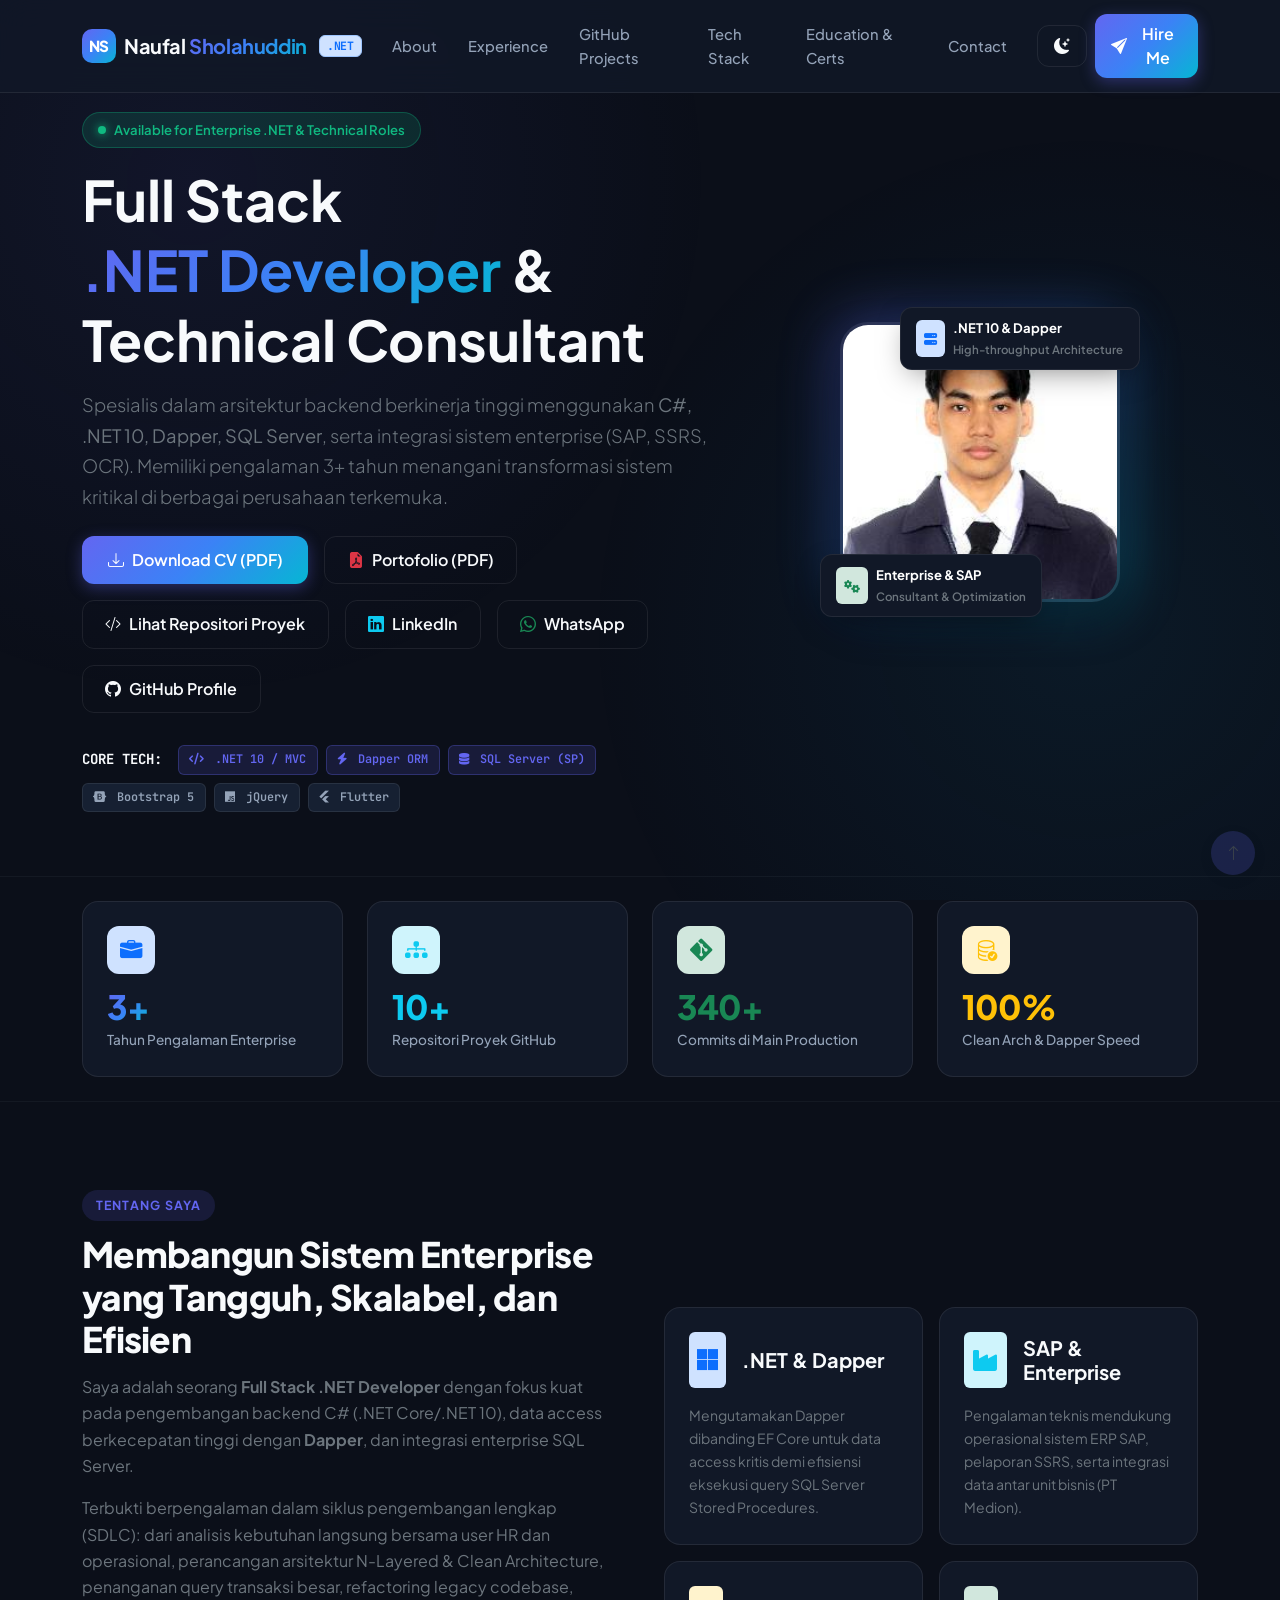
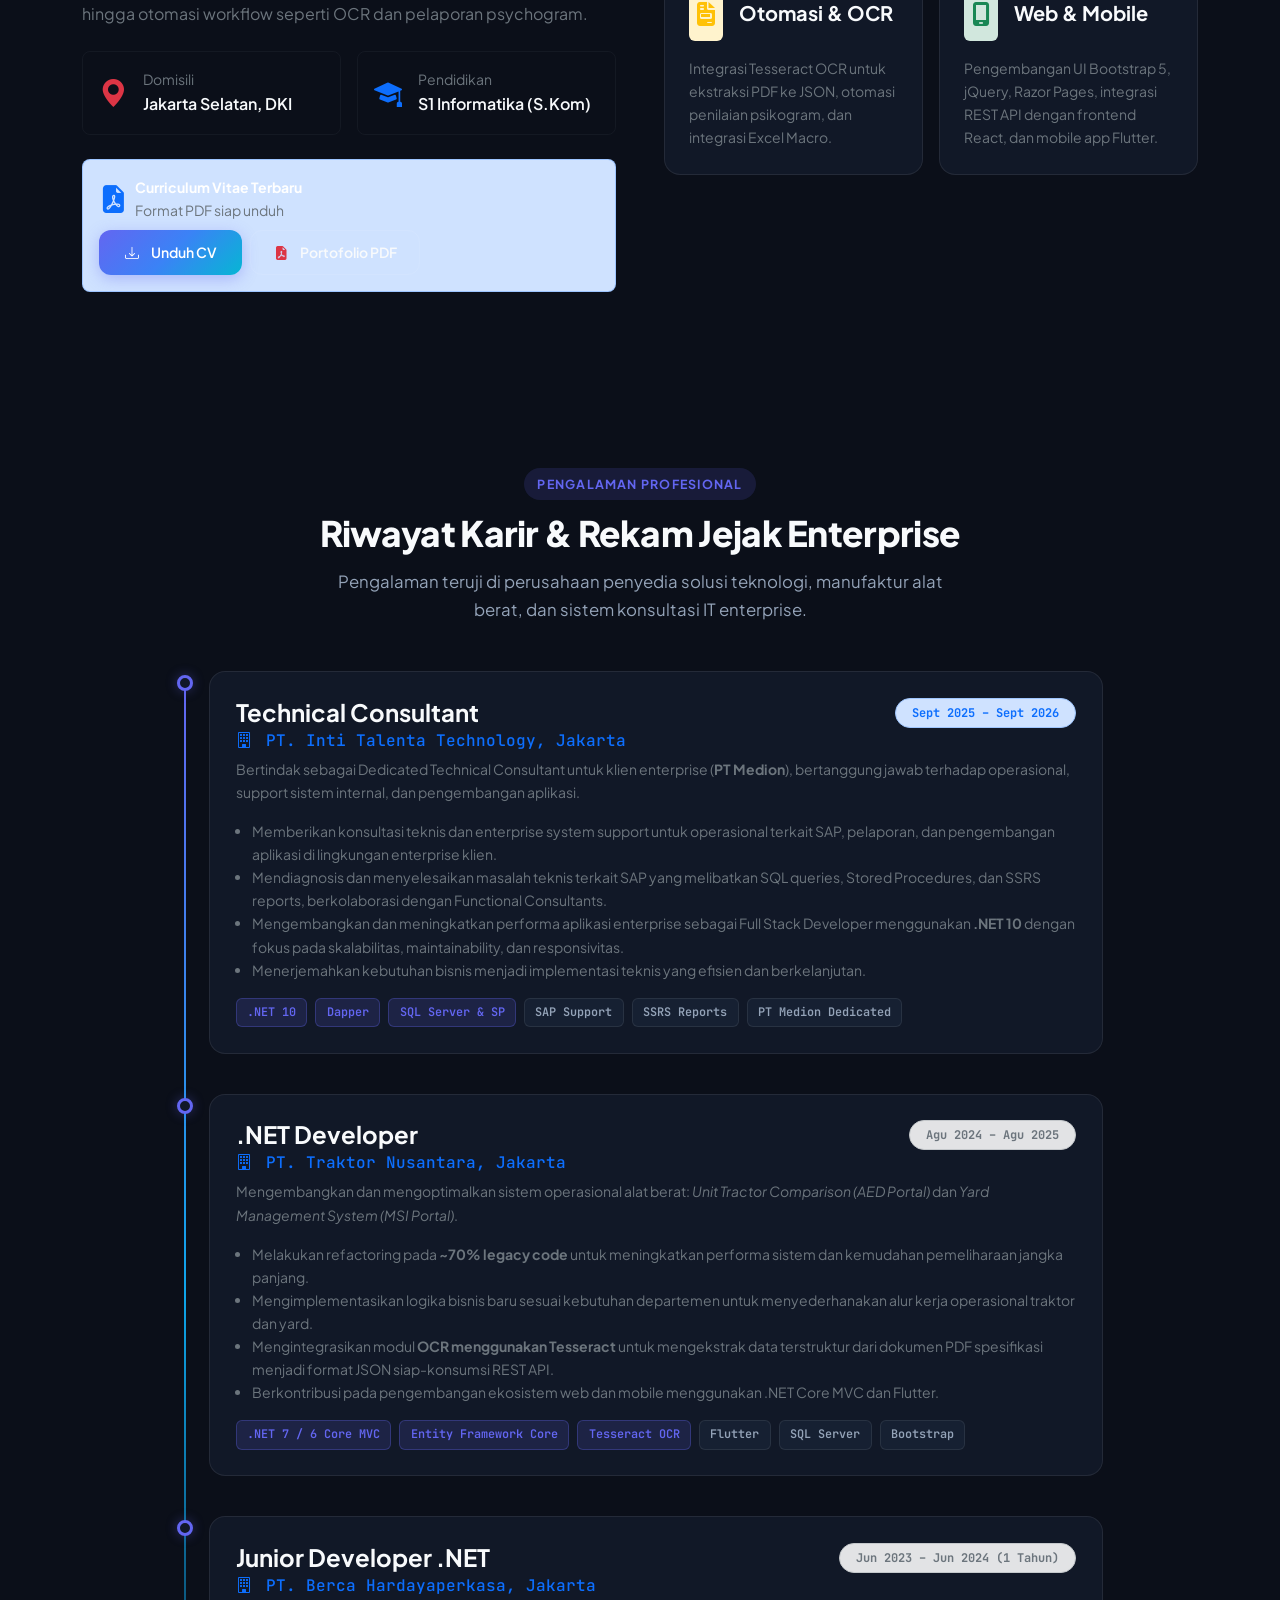
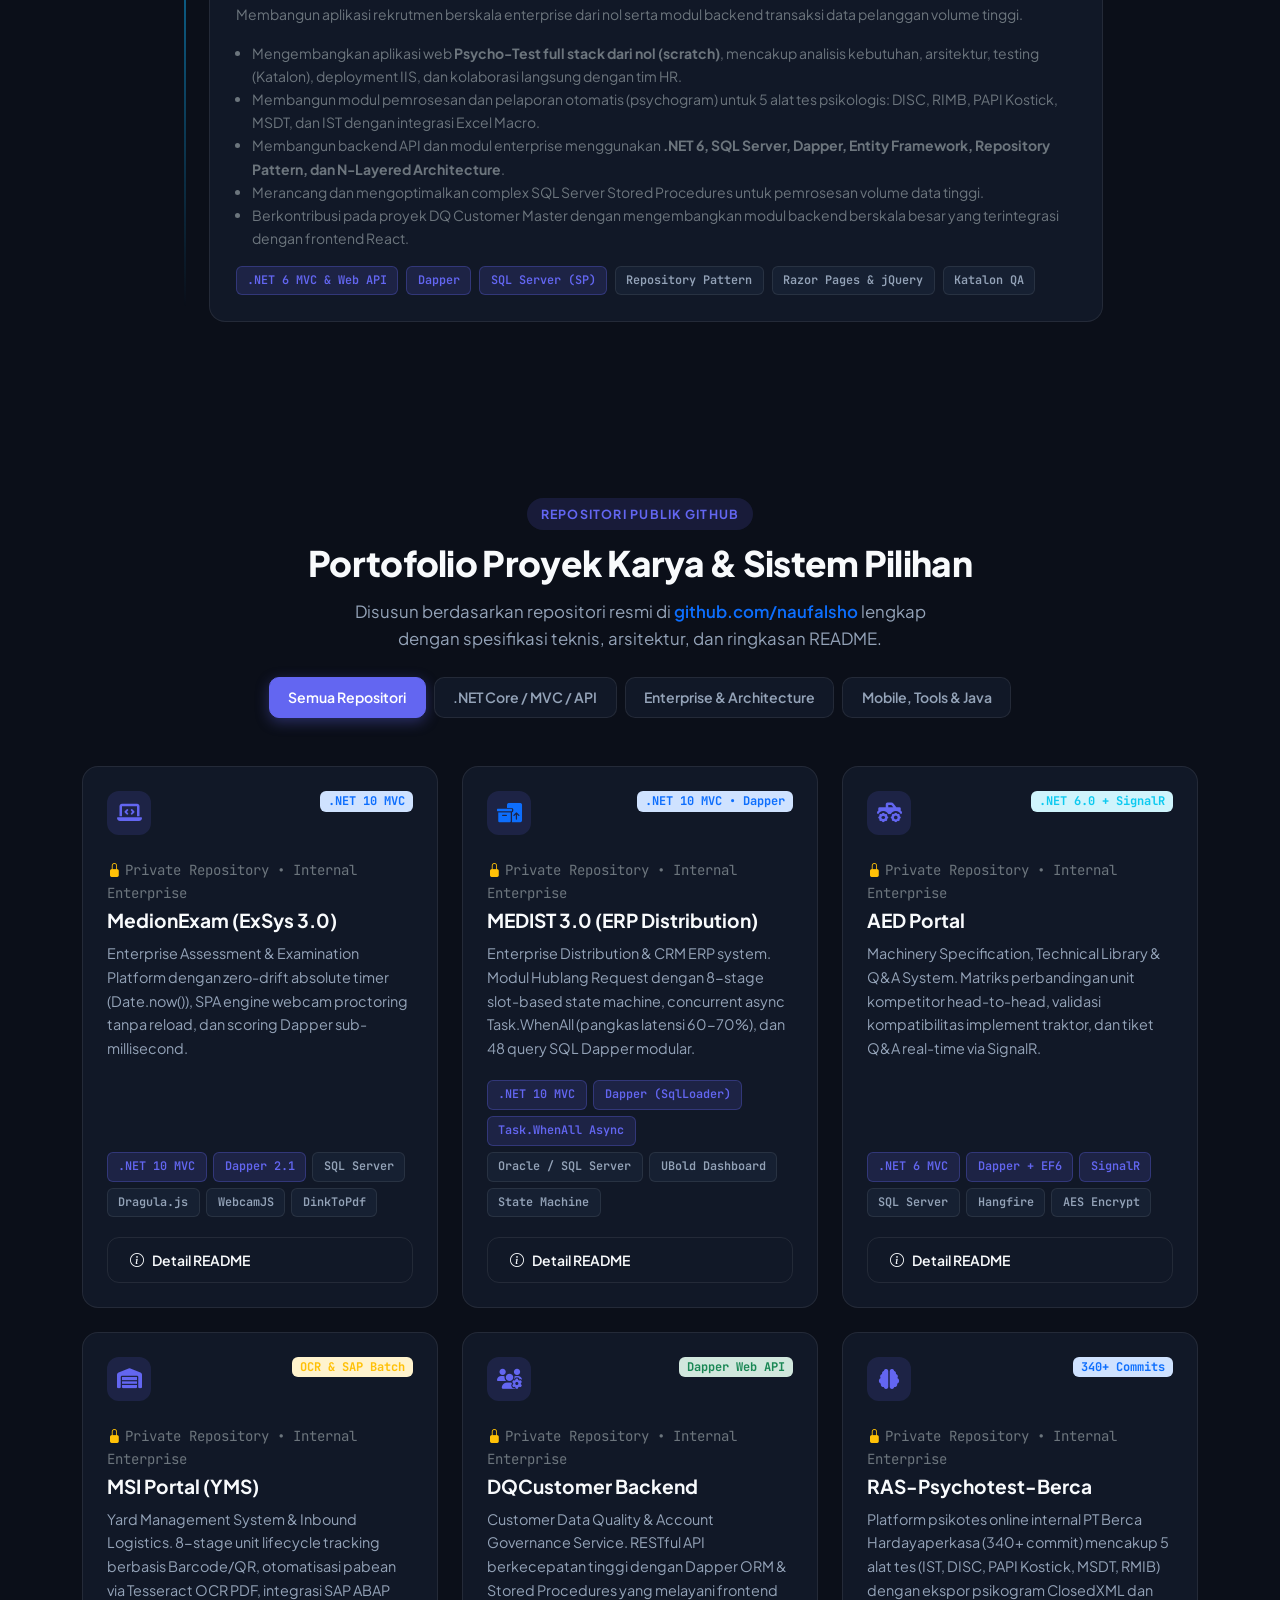
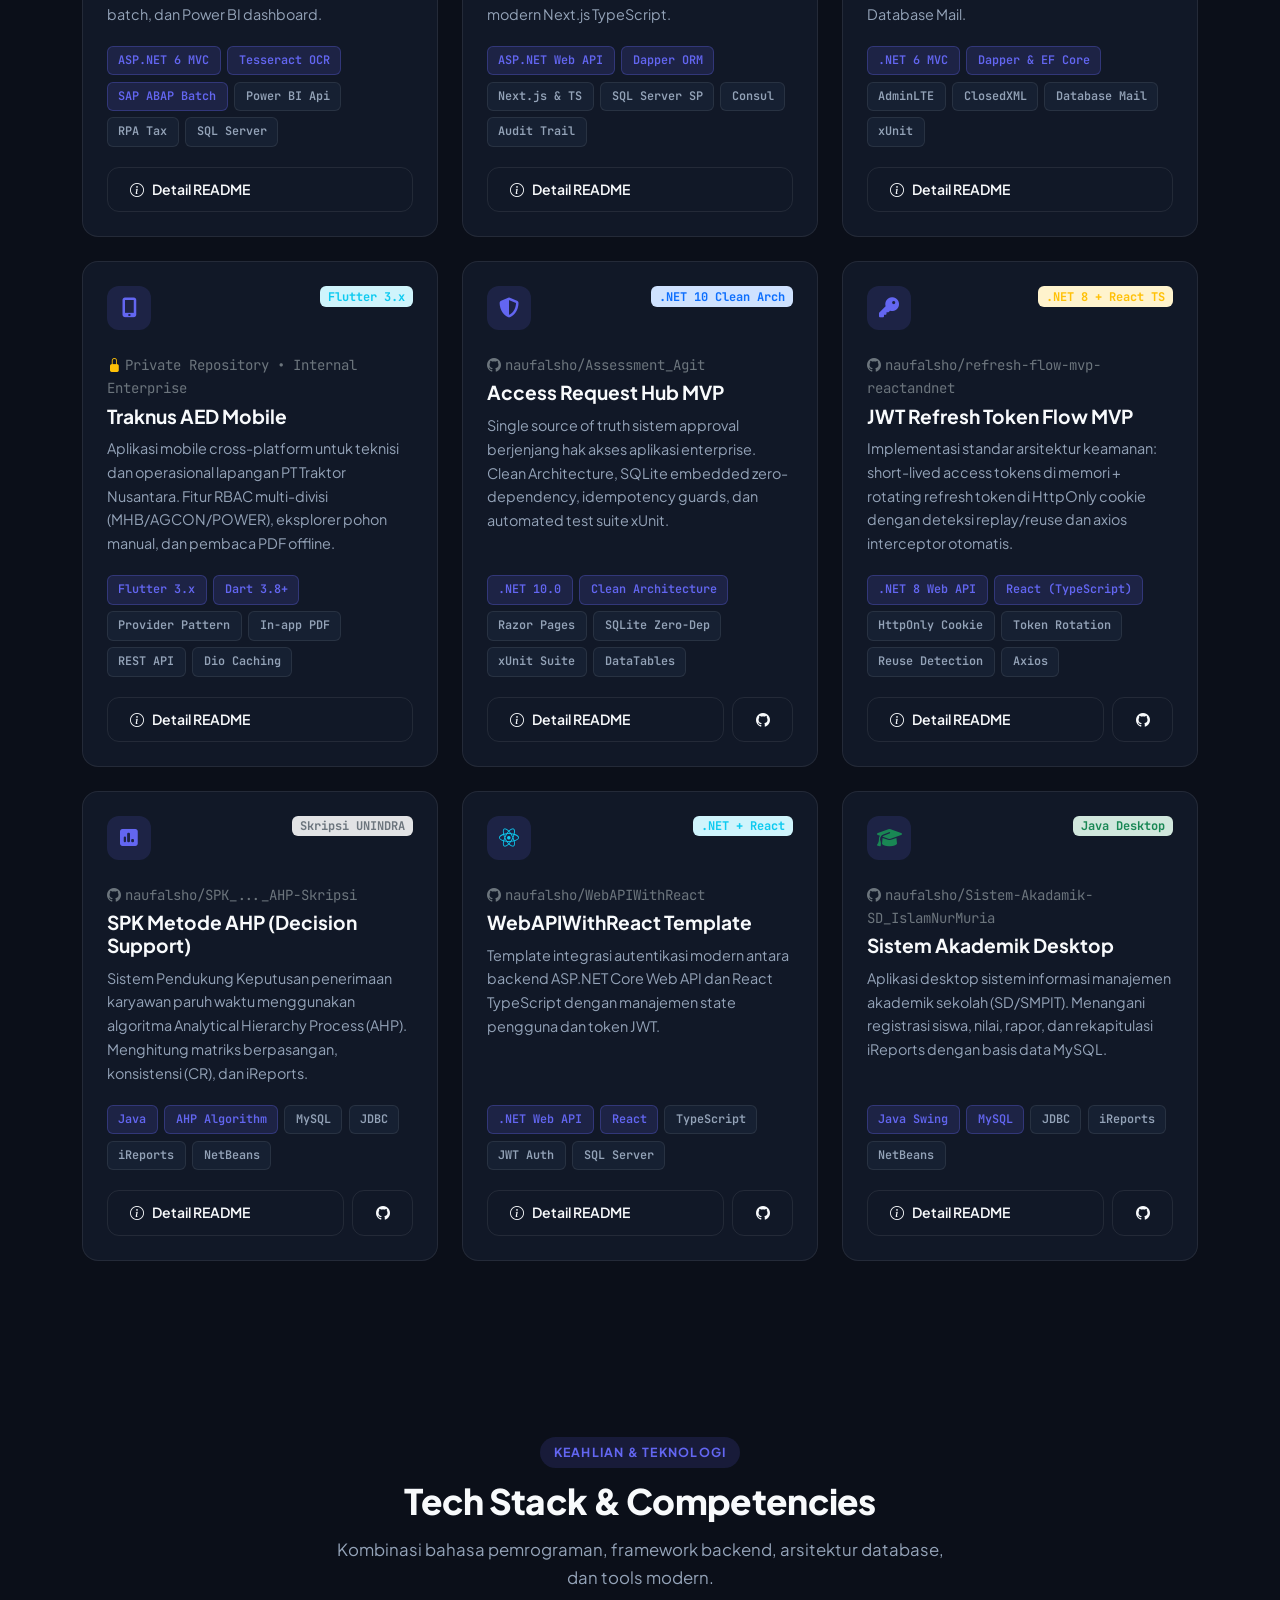
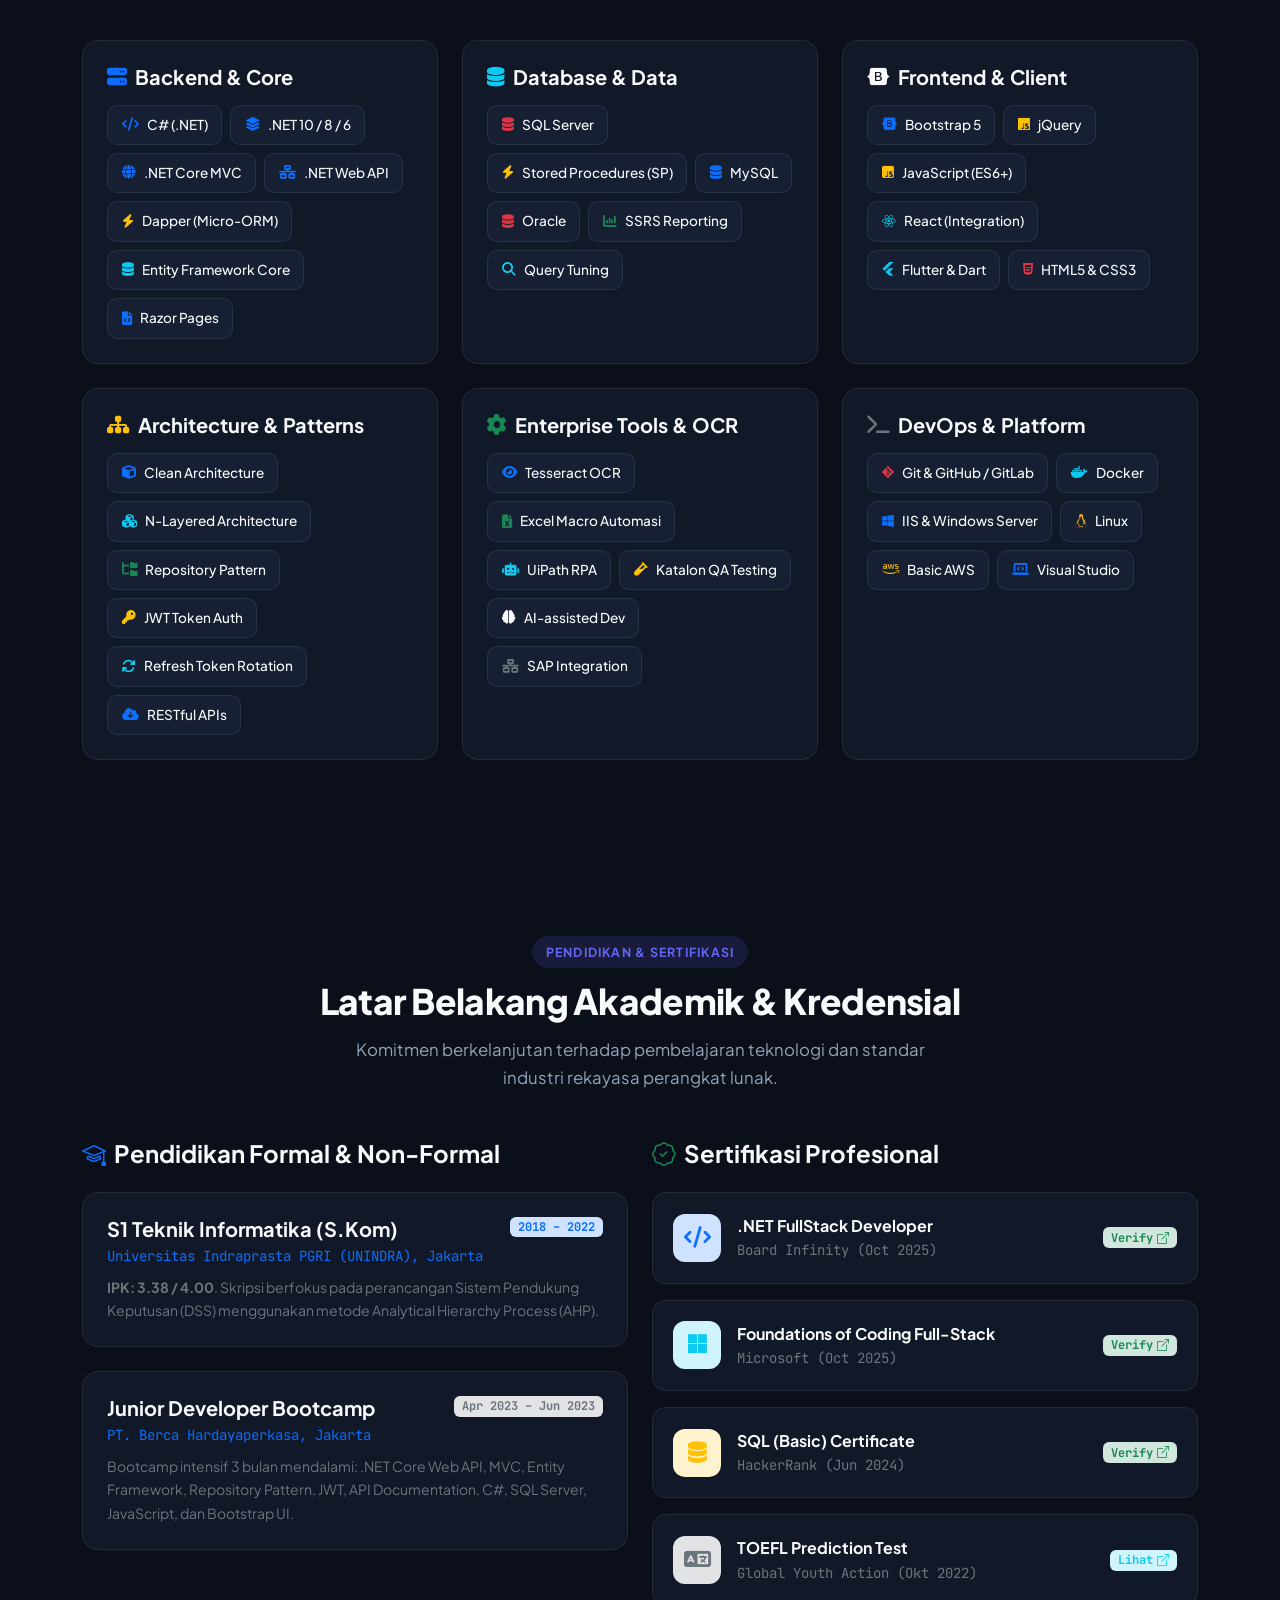
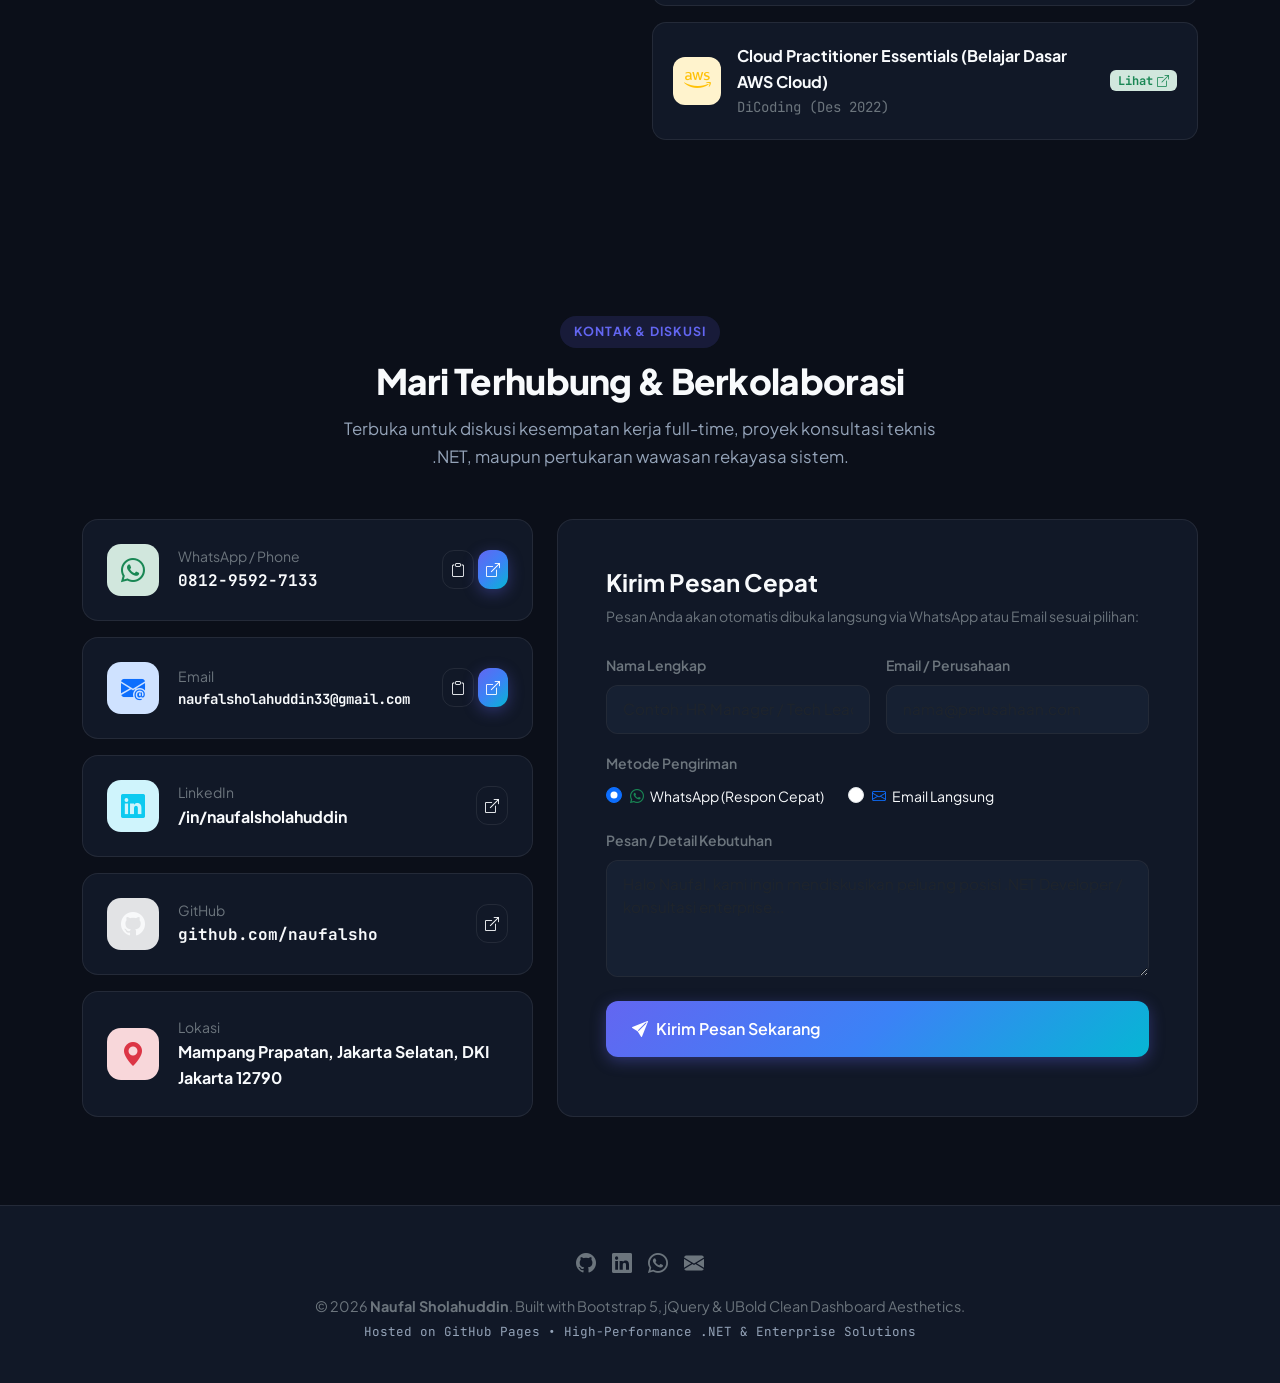
==== commit 55b580bf: "fix: update private repository visibility and remove repo links for internal projects" ====
--- a/index.html
+++ b/index.html
@@ -492,7 +492,7 @@
               </div>
               <div class="project-card-body">
                 <div class="small text-secondary mb-1 font-mono">
-                  <i class="bi bi-github me-1"></i>naufalsho/MedionExam
+                  <i class="bi bi-lock-fill text-warning me-1"></i>Private Repository &bull; Internal Enterprise
                 </div>
                 <h5 class="project-card-title">MedionExam (ExSys 3.0)</h5>
                 <p class="project-card-desc">
@@ -507,12 +507,9 @@
                   <span class="tech-badge">DinkToPdf</span>
                 </div>
                 <div class="d-flex gap-2 mt-auto">
-                  <button class="btn btn-outline-custom flex-grow-1 btn-sm btn-view-detail" data-project="medionexam">
+                  <button class="btn btn-outline-custom w-100 btn-sm btn-view-detail" data-project="medionexam">
                     <i class="bi bi-info-circle"></i> Detail README
                   </button>
-                  <a href="https://github.com/naufalsho/MedionExam" target="_blank" class="btn btn-outline-custom btn-sm" title="Buka Repositori GitHub">
-                    <i class="bi bi-github"></i>
-                  </a>
                 </div>
               </div>
             </div>
@@ -529,7 +526,7 @@
               </div>
               <div class="project-card-body">
                 <div class="small text-secondary mb-1 font-mono">
-                  <i class="bi bi-github me-1"></i>naufalsho/Medist_v3.0
+                  <i class="bi bi-lock-fill text-warning me-1"></i>Private Repository &bull; Internal Enterprise
                 </div>
                 <h5 class="project-card-title">MEDIST 3.0 (ERP Distribution)</h5>
                 <p class="project-card-desc">
@@ -544,12 +541,9 @@
                   <span class="tech-badge">State Machine</span>
                 </div>
                 <div class="d-flex gap-2 mt-auto">
-                  <button class="btn btn-outline-custom flex-grow-1 btn-sm btn-view-detail" data-project="medist3">
+                  <button class="btn btn-outline-custom w-100 btn-sm btn-view-detail" data-project="medist3">
                     <i class="bi bi-info-circle"></i> Detail README
                   </button>
-                  <a href="https://github.com/naufalsho/Medist_v3.0" target="_blank" class="btn btn-outline-custom btn-sm" title="Buka Repositori GitHub">
-                    <i class="bi bi-github"></i>
-                  </a>
                 </div>
               </div>
             </div>
@@ -566,7 +560,7 @@
               </div>
               <div class="project-card-body">
                 <div class="small text-secondary mb-1 font-mono">
-                  <i class="bi bi-github me-1"></i>naufalsho/AED-1
+                  <i class="bi bi-lock-fill text-warning me-1"></i>Private Repository &bull; Internal Enterprise
                 </div>
                 <h5 class="project-card-title">AED Portal</h5>
                 <p class="project-card-desc">
@@ -581,12 +575,9 @@
                   <span class="tech-badge">AES Encrypt</span>
                 </div>
                 <div class="d-flex gap-2 mt-auto">
-                  <button class="btn btn-outline-custom flex-grow-1 btn-sm btn-view-detail" data-project="aedportal">
+                  <button class="btn btn-outline-custom w-100 btn-sm btn-view-detail" data-project="aedportal">
                     <i class="bi bi-info-circle"></i> Detail README
                   </button>
-                  <a href="https://github.com/naufalsho/AED-1" target="_blank" class="btn btn-outline-custom btn-sm" title="Buka Repositori GitHub">
-                    <i class="bi bi-github"></i>
-                  </a>
                 </div>
               </div>
             </div>
@@ -603,7 +594,7 @@
               </div>
               <div class="project-card-body">
                 <div class="small text-secondary mb-1 font-mono">
-                  <i class="bi bi-github me-1"></i>naufalsho/MSI-v01
+                  <i class="bi bi-lock-fill text-warning me-1"></i>Private Repository &bull; Internal Enterprise
                 </div>
                 <h5 class="project-card-title">MSI Portal (YMS)</h5>
                 <p class="project-card-desc">
@@ -618,12 +609,9 @@
                   <span class="tech-badge">SQL Server</span>
                 </div>
                 <div class="d-flex gap-2 mt-auto">
-                  <button class="btn btn-outline-custom flex-grow-1 btn-sm btn-view-detail" data-project="msiportal">
+                  <button class="btn btn-outline-custom w-100 btn-sm btn-view-detail" data-project="msiportal">
                     <i class="bi bi-info-circle"></i> Detail README
                   </button>
-                  <a href="https://github.com/naufalsho/MSI-v01" target="_blank" class="btn btn-outline-custom btn-sm" title="Buka Repositori GitHub">
-                    <i class="bi bi-github"></i>
-                  </a>
                 </div>
               </div>
             </div>
@@ -640,7 +628,7 @@
               </div>
               <div class="project-card-body">
                 <div class="small text-secondary mb-1 font-mono">
-                  <i class="bi bi-github me-1"></i>naufalsho/DQCustomerBackEnd
+                  <i class="bi bi-lock-fill text-warning me-1"></i>Private Repository &bull; Internal Enterprise
                 </div>
                 <h5 class="project-card-title">DQCustomer Backend</h5>
                 <p class="project-card-desc">
@@ -655,12 +643,9 @@
                   <span class="tech-badge">Audit Trail</span>
                 </div>
                 <div class="d-flex gap-2 mt-auto">
-                  <button class="btn btn-outline-custom flex-grow-1 btn-sm btn-view-detail" data-project="dqcustomer">
+                  <button class="btn btn-outline-custom w-100 btn-sm btn-view-detail" data-project="dqcustomer">
                     <i class="bi bi-info-circle"></i> Detail README
                   </button>
-                  <a href="https://github.com/naufalsho/DQCustomerBackEnd" target="_blank" class="btn btn-outline-custom btn-sm" title="Buka Repositori GitHub">
-                    <i class="bi bi-github"></i>
-                  </a>
                 </div>
               </div>
             </div>
@@ -677,7 +662,7 @@
               </div>
               <div class="project-card-body">
                 <div class="small text-secondary mb-1 font-mono">
-                  <i class="bi bi-github me-1"></i>naufalsho/RAS-Psychotest-Berca
+                  <i class="bi bi-lock-fill text-warning me-1"></i>Private Repository &bull; Internal Enterprise
                 </div>
                 <h5 class="project-card-title">RAS-Psychotest-Berca</h5>
                 <p class="project-card-desc">
@@ -692,12 +677,9 @@
                   <span class="tech-badge">xUnit</span>
                 </div>
                 <div class="d-flex gap-2 mt-auto">
-                  <button class="btn btn-outline-custom flex-grow-1 btn-sm btn-view-detail" data-project="raspsychotest">
+                  <button class="btn btn-outline-custom w-100 btn-sm btn-view-detail" data-project="raspsychotest">
                     <i class="bi bi-info-circle"></i> Detail README
                   </button>
-                  <a href="https://github.com/naufalsho/RAS-Psychotest-Berca" target="_blank" class="btn btn-outline-custom btn-sm" title="Buka Repositori GitHub">
-                    <i class="bi bi-github"></i>
-                  </a>
                 </div>
               </div>
             </div>
@@ -714,7 +696,7 @@
               </div>
               <div class="project-card-body">
                 <div class="small text-secondary mb-1 font-mono">
-                  <i class="bi bi-github me-1"></i>naufalsho/aed_mobile_v01
+                  <i class="bi bi-lock-fill text-warning me-1"></i>Private Repository &bull; Internal Enterprise
                 </div>
                 <h5 class="project-card-title">Traknus AED Mobile</h5>
                 <p class="project-card-desc">
@@ -729,12 +711,9 @@
                   <span class="tech-badge">Dio Caching</span>
                 </div>
                 <div class="d-flex gap-2 mt-auto">
-                  <button class="btn btn-outline-custom flex-grow-1 btn-sm btn-view-detail" data-project="aedmobile">
+                  <button class="btn btn-outline-custom w-100 btn-sm btn-view-detail" data-project="aedmobile">
                     <i class="bi bi-info-circle"></i> Detail README
                   </button>
-                  <a href="https://github.com/naufalsho/aed_mobile_v01" target="_blank" class="btn btn-outline-custom btn-sm" title="Buka Repositori GitHub">
-                    <i class="bi bi-github"></i>
-                  </a>
                 </div>
               </div>
             </div>
@@ -1370,7 +1349,10 @@
           </div>
         </div>
         <div class="modal-footer modal-footer-custom">
-          <button type="button" class="btn btn-outline-custom" data-bs-dismiss="modal">Tutup</button>
+          <span class="badge bg-warning-subtle text-warning font-mono d-none" id="modalProjPrivateBadge">
+            <i class="bi bi-lock-fill me-1"></i>Private Repository (Internal Enterprise)
+          </span>
+          <button type="button" class="btn btn-outline-custom ms-auto" data-bs-dismiss="modal">Tutup</button>
           <a href="#" target="_blank" class="btn btn-primary-gradient" id="modalProjRepoBtn">
             <i class="bi bi-github"></i>
             <span>Buka Repositori GitHub</span>
